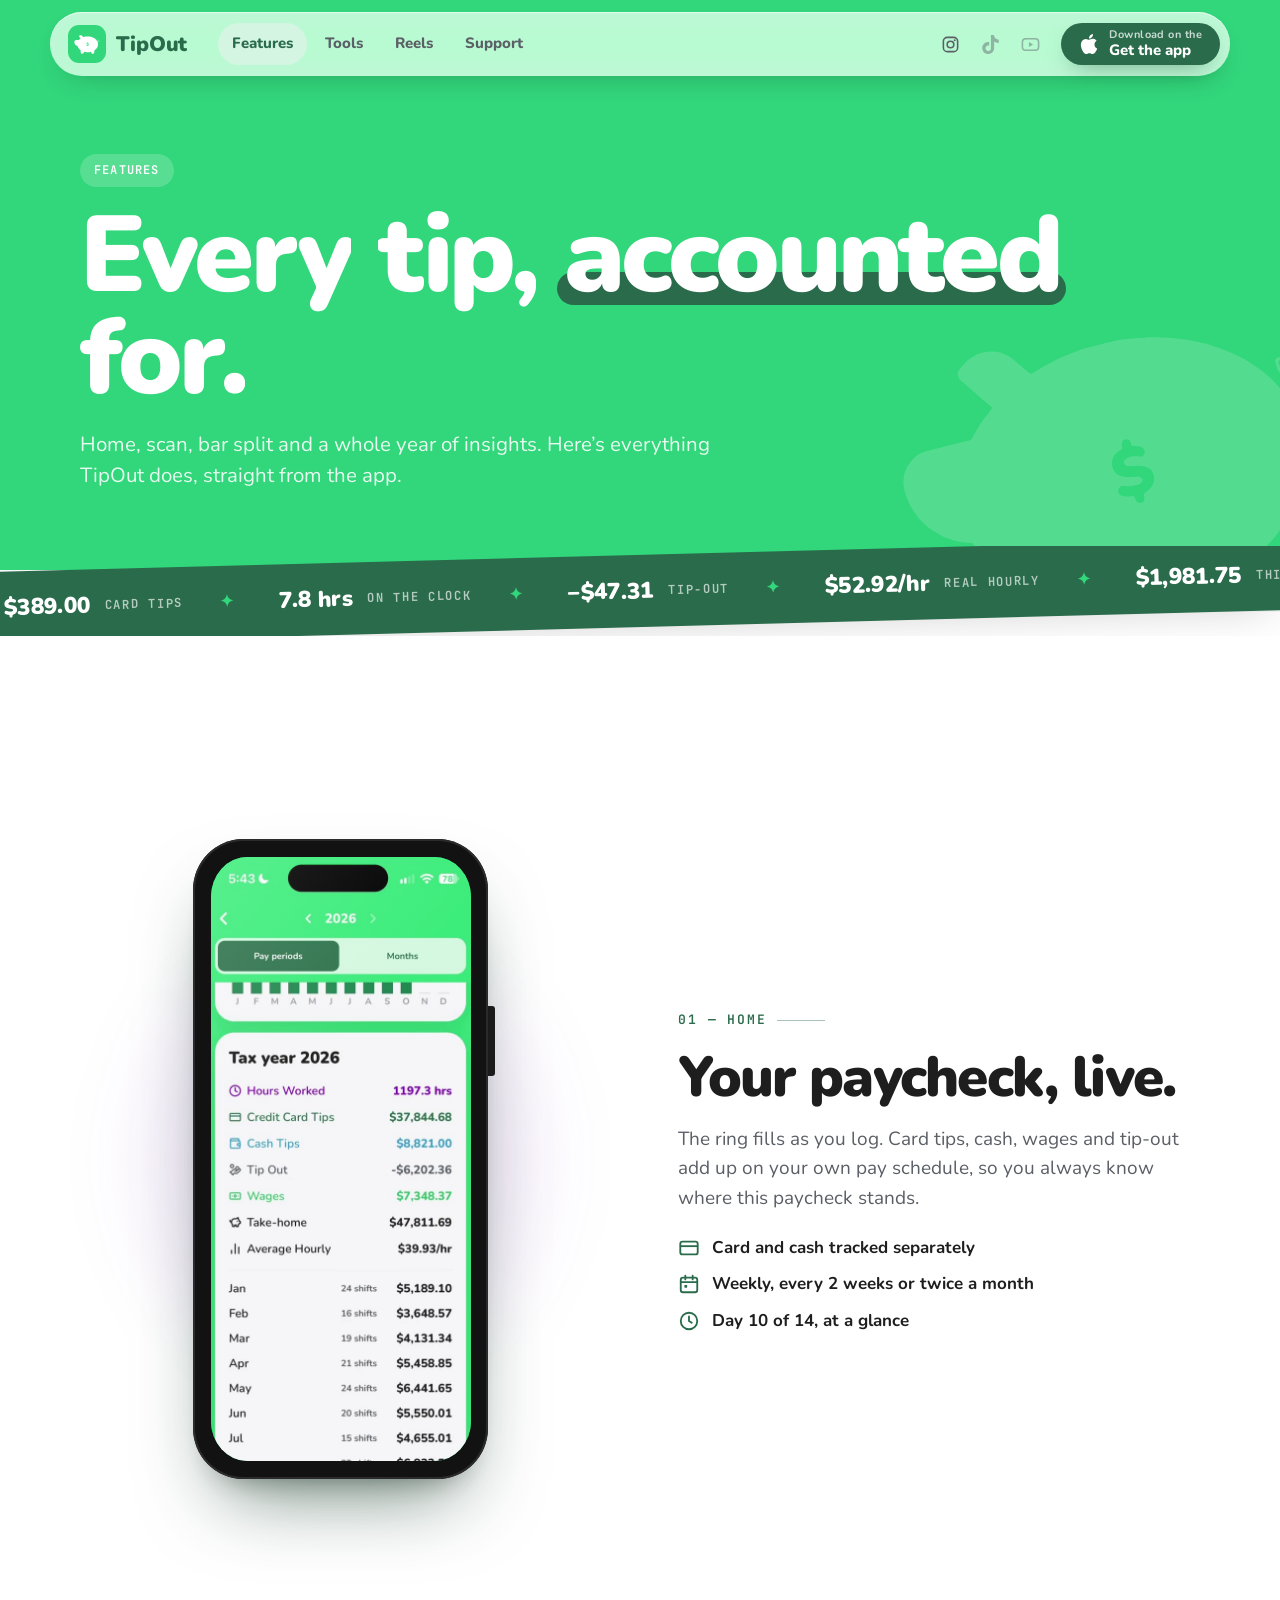
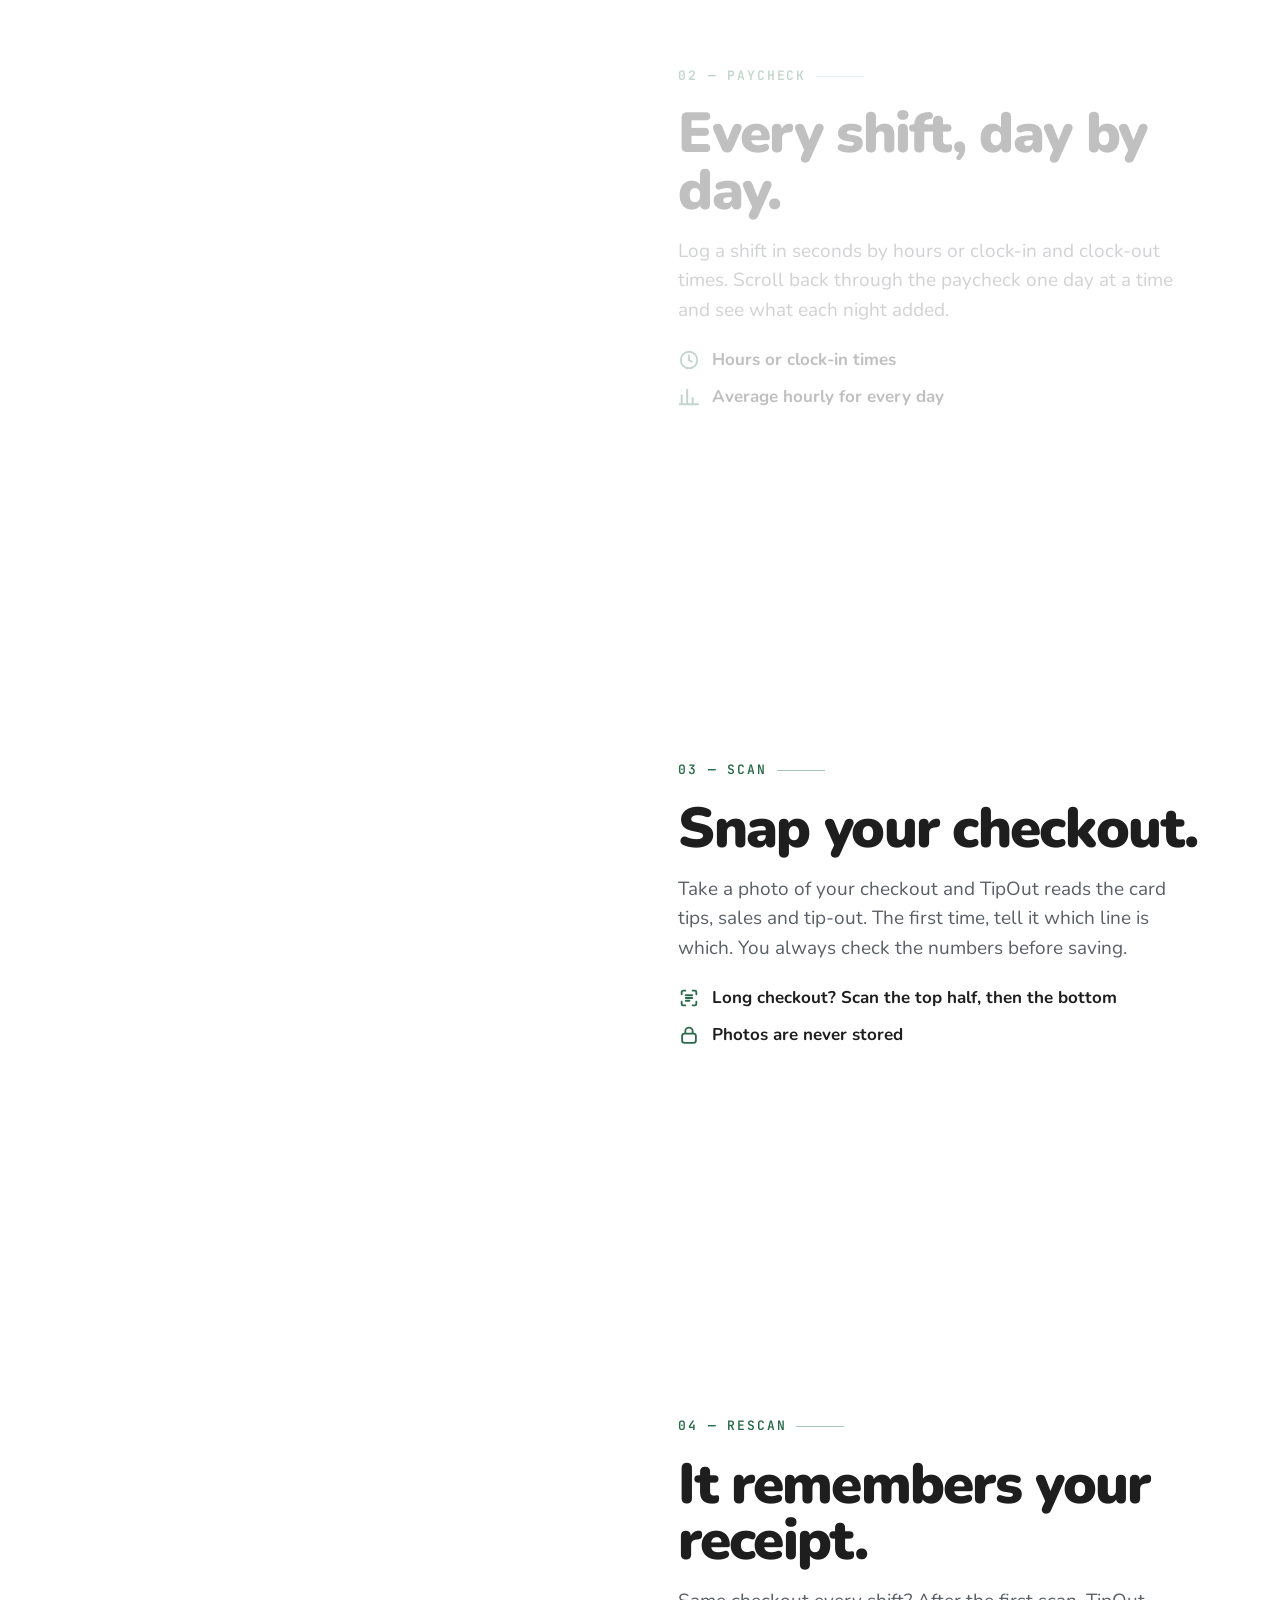
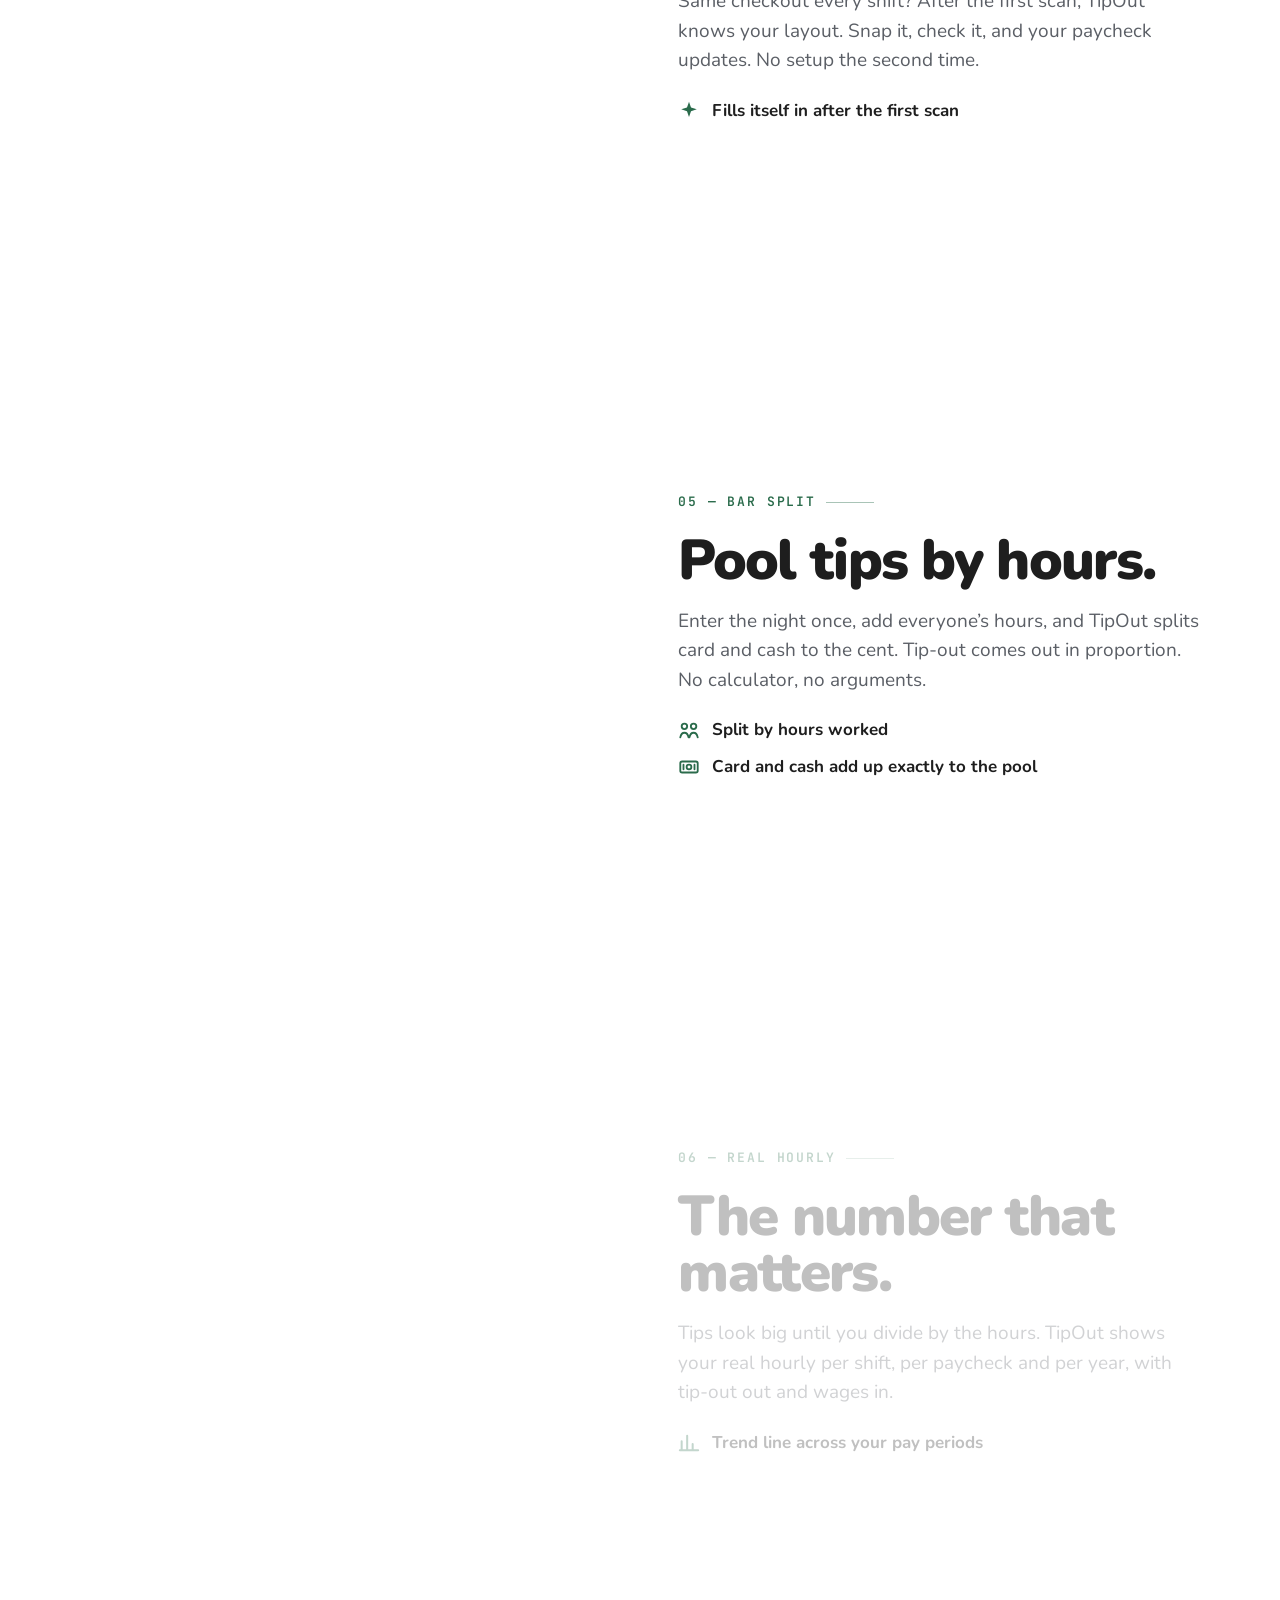
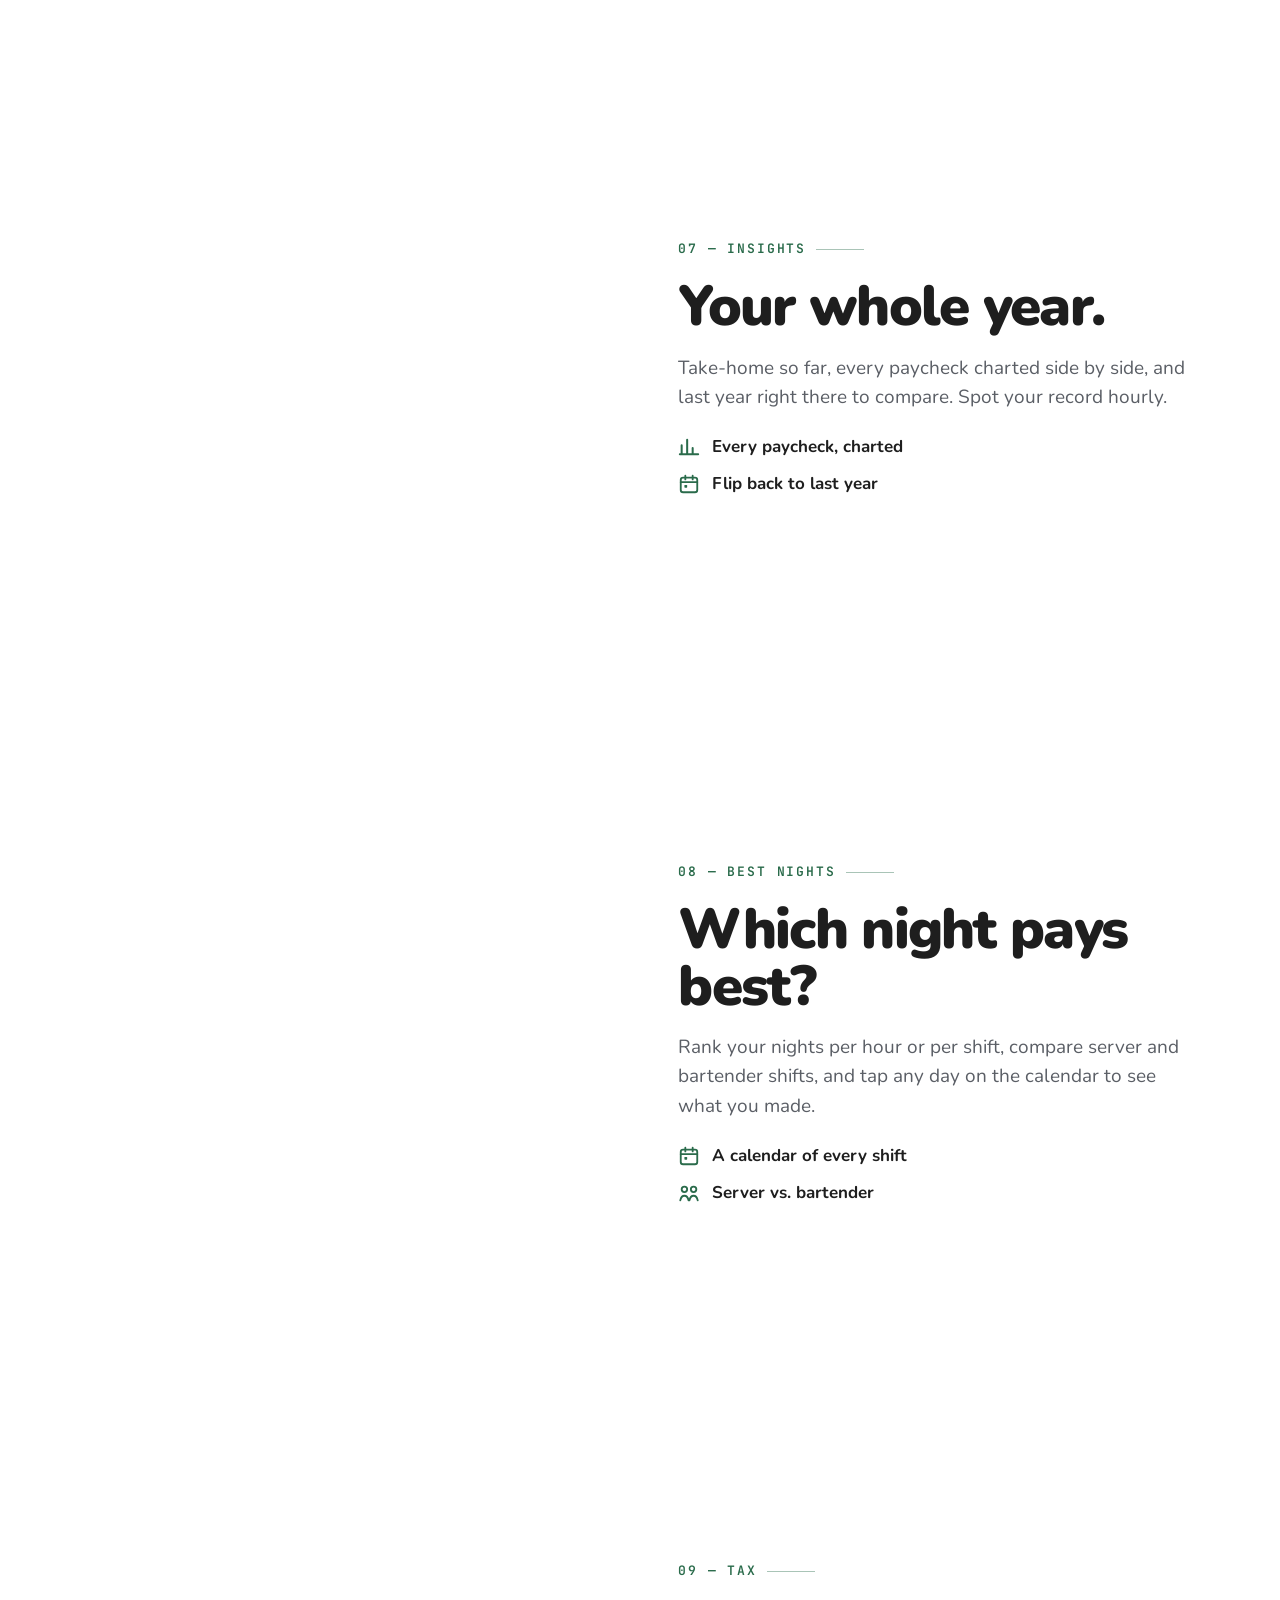
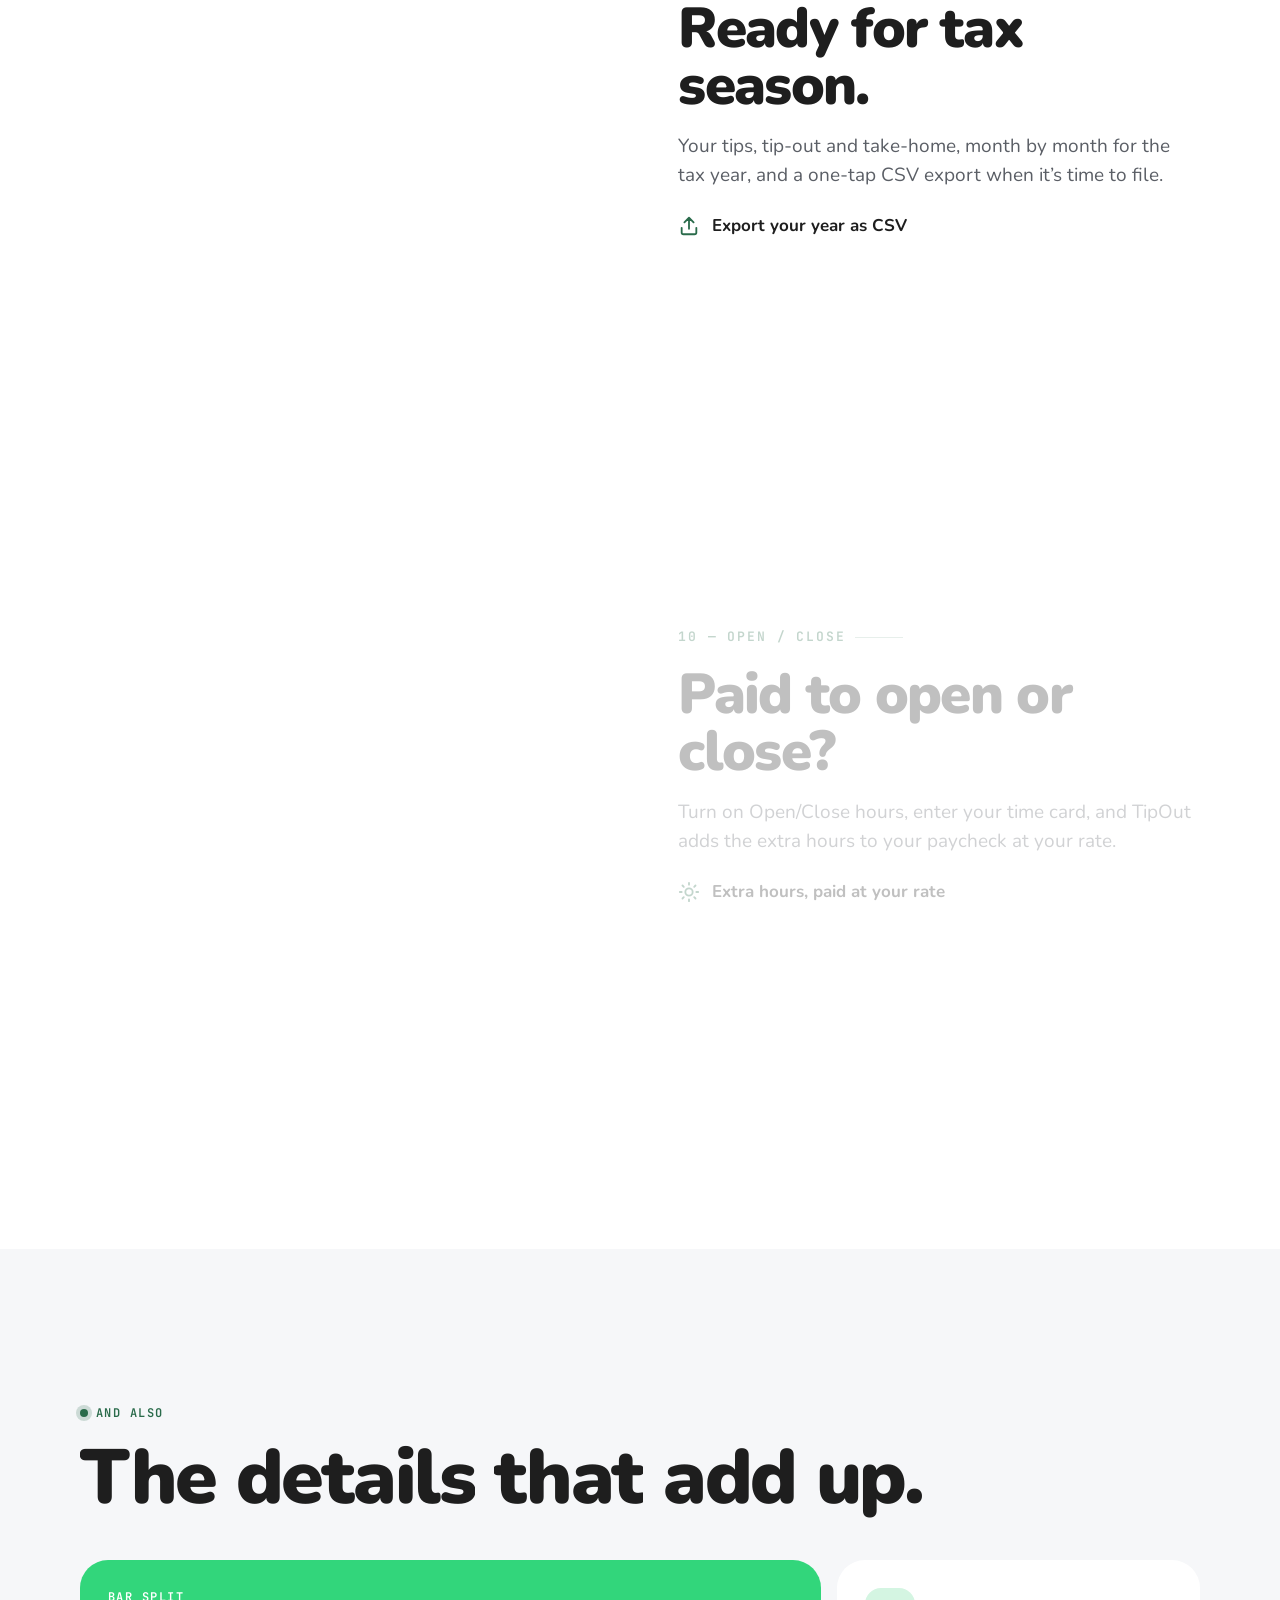
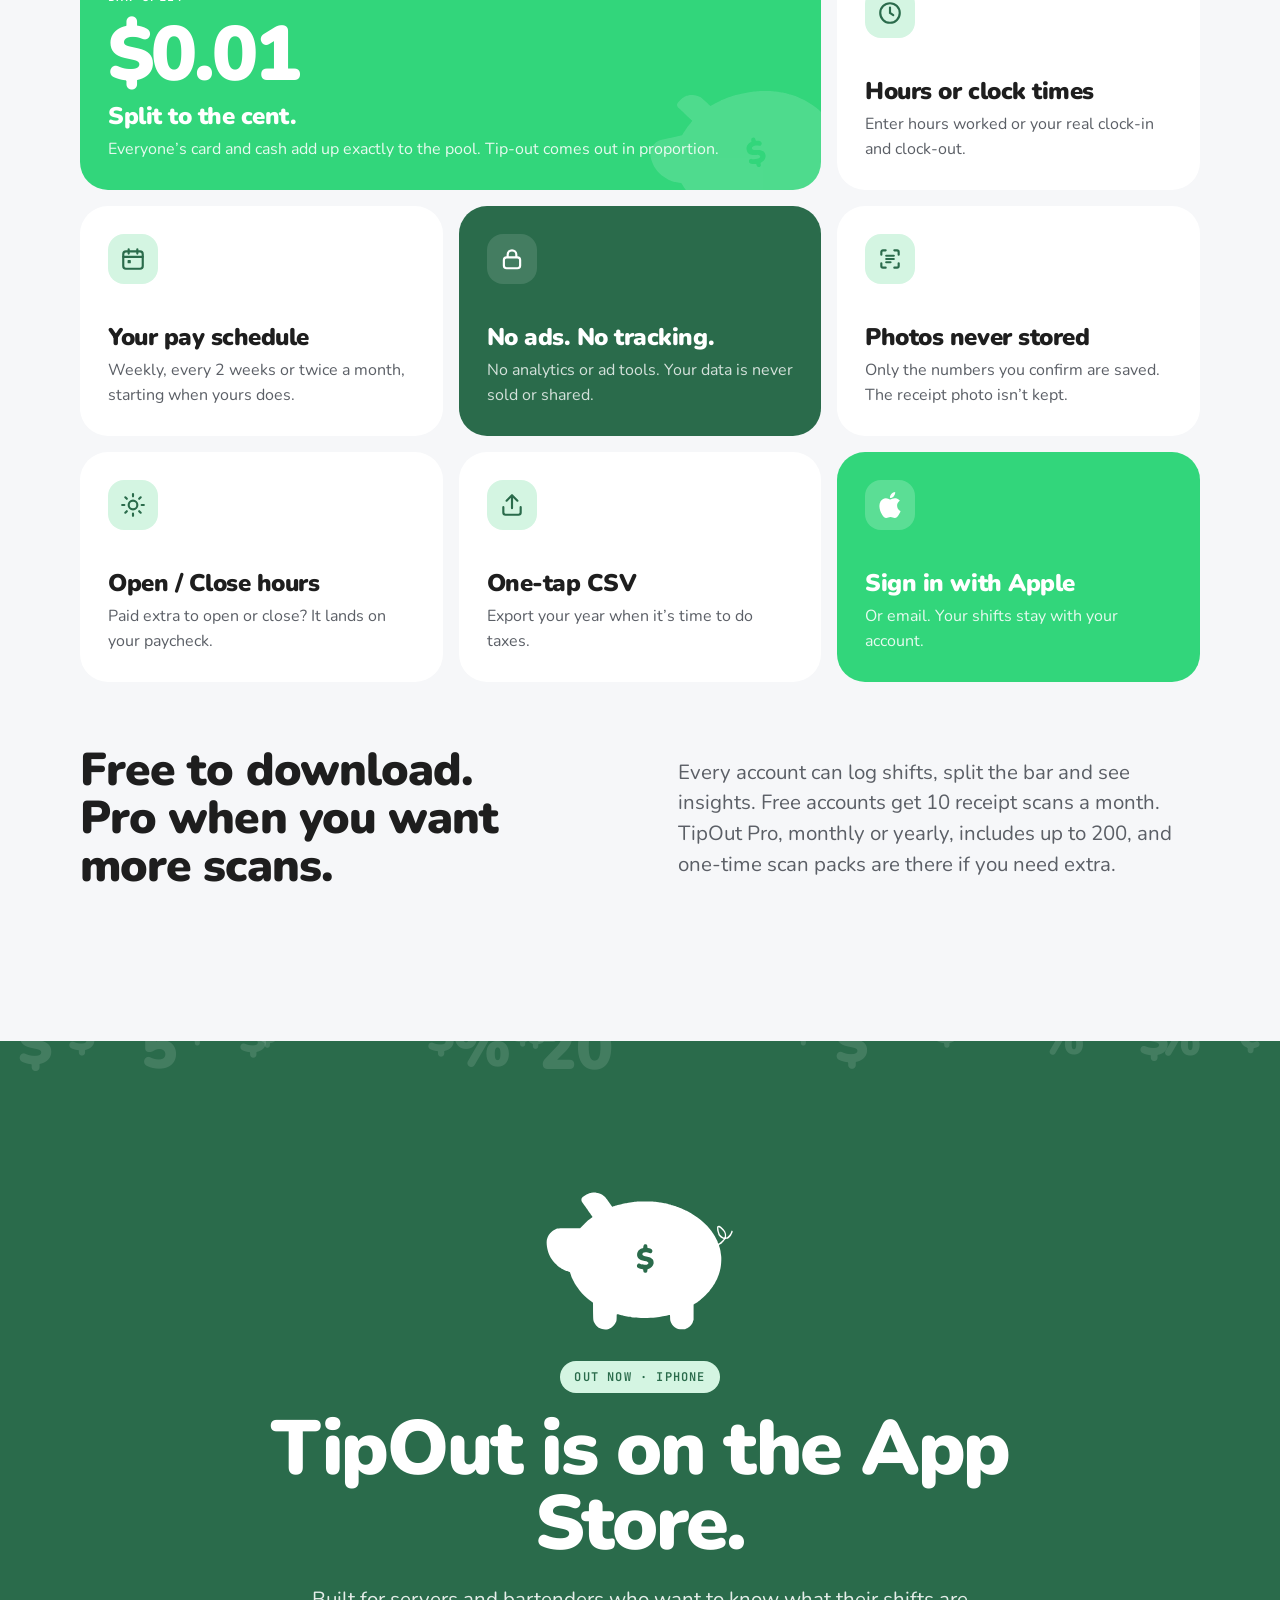
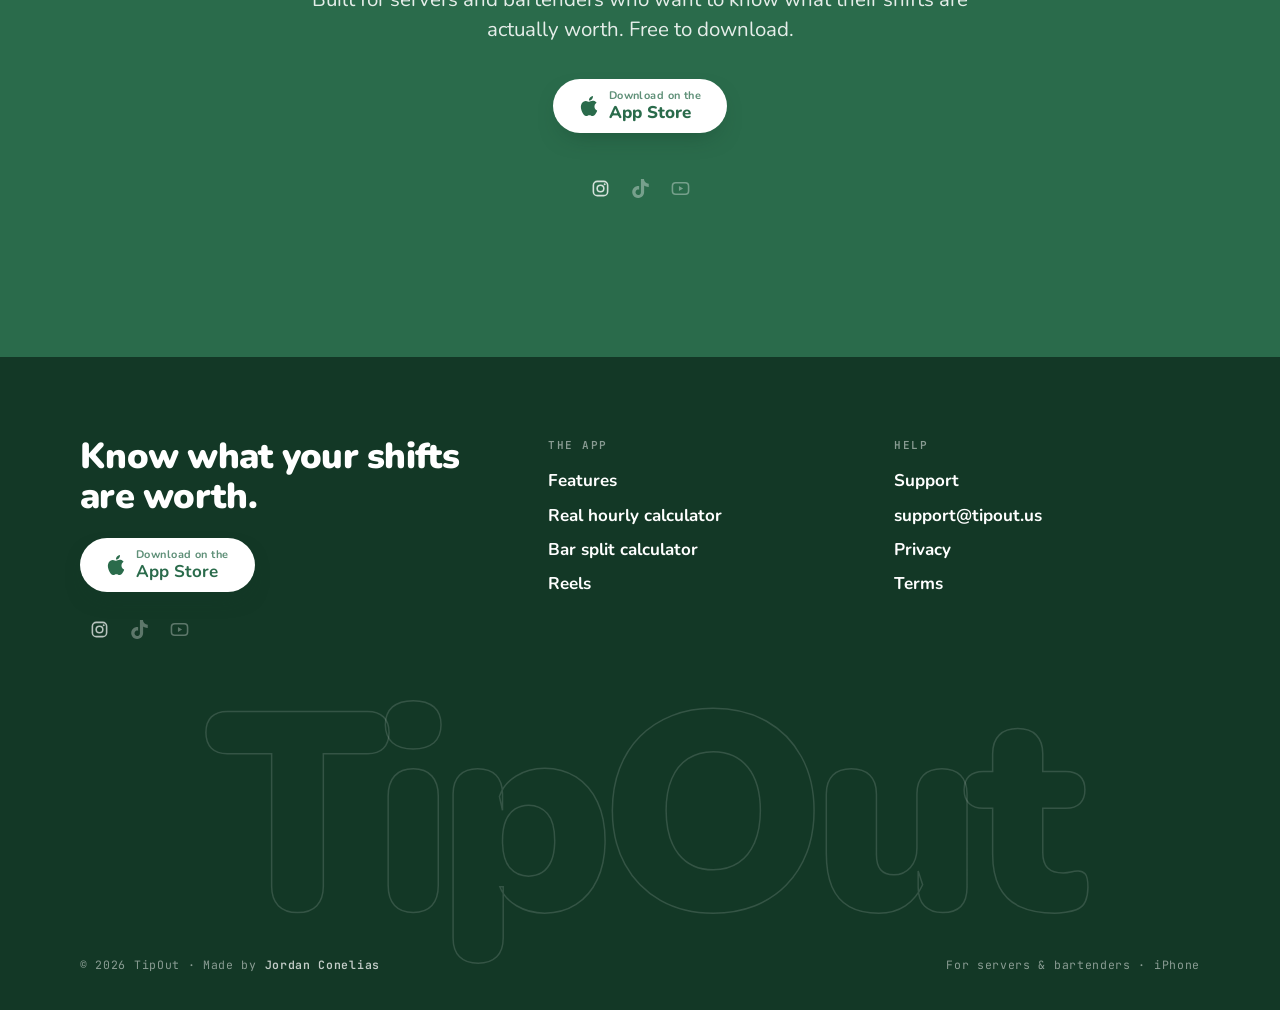
==== features/index.html @ cb83411e "Turn tipout.us into a full marketing site New home, features, tools and reels pages built around rea" ====
<!doctype html>
<html lang="en">
<head>
<meta charset="utf-8">
<meta name="viewport" content="width=device-width, initial-scale=1, viewport-fit=cover">
<meta name="theme-color" content="#32D67B">
<title>Features · TipOut</title>
<meta name="description" content="Everything TipOut does: live paycheck, receipt scanning, bar tip splits to the cent, real hourly, yearly insights, best nights and CSV export.">
<link rel="canonical" href="https://tipout.us/features/">
<meta name="apple-itunes-app" content="app-id=6817116243">
<meta property="og:type" content="website">
<meta property="og:site_name" content="TipOut">
<meta property="og:title" content="Features · TipOut">
<meta property="og:description" content="Everything TipOut does: live paycheck, receipt scanning, bar tip splits to the cent, real hourly, yearly insights, best nights and CSV export.">
<meta property="og:url" content="https://tipout.us/features/">
<meta property="og:image" content="https://tipout.us/og-image.png">
<meta property="og:image:width" content="1200">
<meta property="og:image:height" content="630">
<meta name="twitter:card" content="summary_large_image">
<link rel="icon" type="image/png" href="/favicon.png">
<link rel="apple-touch-icon" href="/apple-touch-icon.png">
<link rel="preconnect" href="https://fonts.googleapis.com">
<link rel="preconnect" href="https://fonts.gstatic.com" crossorigin>
<link href="https://fonts.googleapis.com/css2?family=JetBrains+Mono:wght@400;600;800&family=Nunito:wght@400;700;800;900&display=swap" rel="stylesheet">
<link rel="stylesheet" href="/assets/site.css?v=3">
</head>
<body>
<a class="sr" href="#main">Skip to content</a>
<header class="nav">
  <a class="brand" href="/" aria-label="TipOut home"><span class="mark"><img src="/pig.svg" alt="" width="26" height="19"></span>TipOut</a>
  <nav class="nav-links" aria-label="Main"><a href="/features/" aria-current="page">Features</a><a href="/tools/">Tools</a><a href="/reels/">Reels</a><a href="/support/">Support</a></nav>
  <div class="nav-right">
    <div class="socials "><a data-social="instagram" href="https://instagram.com/tipout_us" target="_blank" rel="noopener" data-tip="Instagram @tipout_us" aria-label="Instagram @tipout_us"><svg class="i" aria-hidden="true"><use href="/assets/icons.svg#ig"/></svg></a><a data-social="tiktok" data-tip="TikTok" aria-label="TikTok"><svg class="i" aria-hidden="true"><use href="/assets/icons.svg#tt"/></svg></a><a data-social="youtube" data-tip="YouTube" aria-label="YouTube"><svg class="i" aria-hidden="true"><use href="/assets/icons.svg#yt"/></svg></a></div>
    <a class="btn small" data-appstore data-soon-href="/#launch" href="/#launch"><svg class="i" aria-hidden="true"><use href="/assets/icons.svg#apple"/></svg><span class="two"><span class="sub" data-cta-sub data-live="" data-soon=""></span><span data-cta-text data-live="Get the app" data-soon="Coming Oct 26">Coming Oct 26</span></span></a>
    <button class="nav-toggle" aria-label="Menu" aria-expanded="false"><span></span><span></span><span></span></button>
  </div>
</header>
<div class="menu on-deep" role="dialog" aria-label="Menu">
  <a class="big" href="/"><small>01</small>Home</a><a class="big" href="/features/"><small>02</small>Features</a><a class="big" href="/tools/"><small>03</small>Tools</a><a class="big" href="/reels/"><small>04</small>Reels</a><a class="big" href="/support/"><small>05</small>Support</a>
  <div class="foot">
    <a class="btn white small" data-appstore data-soon-href="/#launch" href="/#launch"><svg class="i" aria-hidden="true"><use href="/assets/icons.svg#apple"/></svg><span class="two"><span class="sub" data-cta-sub data-live="" data-soon=""></span><span data-cta-text data-live="Get the app" data-soon="Coming Oct 26">Coming Oct 26</span></span></a>
    <div class="socials "><a data-social="instagram" href="https://instagram.com/tipout_us" target="_blank" rel="noopener" aria-label="Instagram @tipout_us"><svg class="i" aria-hidden="true"><use href="/assets/icons.svg#ig"/></svg></a><a data-social="tiktok" aria-label="TikTok"><svg class="i" aria-hidden="true"><use href="/assets/icons.svg#tt"/></svg></a><a data-social="youtube" aria-label="YouTube"><svg class="i" aria-hidden="true"><use href="/assets/icons.svg#yt"/></svg></a></div>
  </div>
</div>
<aside class="rail" aria-label="Follow TipOut">
  <div class="socials "><a data-social="instagram" href="https://instagram.com/tipout_us" target="_blank" rel="noopener" data-tip="Instagram @tipout_us" aria-label="Instagram @tipout_us"><svg class="i" aria-hidden="true"><use href="/assets/icons.svg#ig"/></svg></a><a data-social="tiktok" data-tip="TikTok" aria-label="TikTok"><svg class="i" aria-hidden="true"><use href="/assets/icons.svg#tt"/></svg></a><a data-social="youtube" data-tip="YouTube" aria-label="YouTube"><svg class="i" aria-hidden="true"><use href="/assets/icons.svg#yt"/></svg></a></div>
  <a class="handle" href="https://instagram.com/tipout_us" target="_blank" rel="noopener">@tipout_us</a>
</aside>
<div class="status" aria-hidden="true"><i></i>TIPOUT · v1.5.6 · iPHONE</div>
<main id="main">
<section class="page-head on-green">
  <img class="pig-deco" src="/pig.svg" alt="">
  <div class="wrap">
    <p class="chip rv">Features</p>
    <h1 class="h-xl split-words">Every tip, <span class="hl">accounted</span> for.</h1>
    <p class="lede rv" style="--d:.3s">Home, scan, bar split and a whole year of insights. Here’s everything TipOut does, straight from the app.</p>
  </div>
</section>
<div class="tw"><div class="ticker" aria-hidden="true"><div class="track"><span>$389.00 <em>card tips</em></span><span>7.8 hrs <em>on the clock</em></span><span>−$47.31 <em>tip-out</em></span><span>$52.92/hr <em>real hourly</em></span><span>$1,981.75 <em>this paycheck</em></span><span>Day 10 of 14 <em>pay period</em></span><span>$15.00 <em>cash</em></span><span>To the cent <em>bar split</em></span><span>$47,811.69 <em>this year</em></span><span>Saturday <em>best night</em></span><span>$389.00 <em>card tips</em></span><span>7.8 hrs <em>on the clock</em></span><span>−$47.31 <em>tip-out</em></span><span>$52.92/hr <em>real hourly</em></span><span>$1,981.75 <em>this paycheck</em></span><span>Day 10 of 14 <em>pay period</em></span><span>$15.00 <em>cash</em></span><span>To the cent <em>bar split</em></span><span>$47,811.69 <em>this year</em></span><span>Saturday <em>best night</em></span></div></div></div>
<section class="on-white pad">
  <div class="wrap"><div class="story">
  <div class="story-phone" aria-hidden="true"><div class="halo"></div><div class="phone"><div class="screen"><img src="/media/posters/screen-tour.jpg" alt=""><video muted loop playsinline preload="none" poster="/media/posters/screen-tour.jpg"></video></div></div></div>
  <div><article class="step" data-clip="tour" data-halo="rgba(50,214,123,.5)">
      <div class="phone mobile-phone"><div class="screen"><img src="/media/posters/screen-tour.jpg" alt="" loading="lazy"><video data-auto muted loop playsinline preload="none" poster="/media/posters/screen-tour.jpg" src="/media/screens/tour.mp4" aria-hidden="true"></video></div></div>
      <p class="num">01 — HOME</p>
      <h3>Your paycheck, live.</h3>
      <p>The ring fills as you log. Card tips, cash, wages and tip-out add up on your own pay schedule, so you always know where this paycheck stands.</p>
      <ul><li><svg class="i" aria-hidden="true"><use href="/assets/icons.svg#card"/></svg><span>Card and cash tracked separately</span></li><li><svg class="i" aria-hidden="true"><use href="/assets/icons.svg#cal"/></svg><span>Weekly, every 2 weeks or twice a month</span></li><li><svg class="i" aria-hidden="true"><use href="/assets/icons.svg#clock"/></svg><span>Day 10 of 14, at a glance</span></li></ul>
    </article><article class="step" data-clip="paycheck" data-halo="rgba(50,214,123,.5)">
      <div class="phone mobile-phone"><div class="screen"><img src="/media/posters/screen-paycheck.jpg" alt="" loading="lazy"><video data-auto muted loop playsinline preload="none" poster="/media/posters/screen-paycheck.jpg" src="/media/screens/paycheck.mp4" aria-hidden="true"></video></div></div>
      <p class="num">02 — PAYCHECK</p>
      <h3>Every shift, day by day.</h3>
      <p>Log a shift in seconds by hours or clock-in and clock-out times. Scroll back through the paycheck one day at a time and see what each night added.</p>
      <ul><li><svg class="i" aria-hidden="true"><use href="/assets/icons.svg#clock"/></svg><span>Hours or clock-in times</span></li><li><svg class="i" aria-hidden="true"><use href="/assets/icons.svg#chart"/></svg><span>Average hourly for every day</span></li></ul>
    </article><article class="step" data-clip="scan" data-halo="rgba(30,30,30,.25)">
      <div class="phone mobile-phone"><div class="screen"><img src="/media/posters/screen-scan.jpg" alt="" loading="lazy"><video data-auto muted loop playsinline preload="none" poster="/media/posters/screen-scan.jpg" src="/media/screens/scan.mp4" aria-hidden="true"></video></div></div>
      <p class="num">03 — SCAN</p>
      <h3>Snap your checkout.</h3>
      <p>Take a photo of your checkout and TipOut reads the card tips, sales and tip-out. The first time, tell it which line is which. You always check the numbers before saving.</p>
      <ul><li><svg class="i" aria-hidden="true"><use href="/assets/icons.svg#scan"/></svg><span>Long checkout? Scan the top half, then the bottom</span></li><li><svg class="i" aria-hidden="true"><use href="/assets/icons.svg#lock"/></svg><span>Photos are never stored</span></li></ul>
    </article><article class="step" data-clip="rescan" data-halo="rgba(50,214,123,.5)">
      <div class="phone mobile-phone"><div class="screen"><img src="/media/posters/screen-rescan.jpg" alt="" loading="lazy"><video data-auto muted loop playsinline preload="none" poster="/media/posters/screen-rescan.jpg" src="/media/screens/rescan.mp4" aria-hidden="true"></video></div></div>
      <p class="num">04 — RESCAN</p>
      <h3>It remembers your receipt.</h3>
      <p>Same checkout every shift? After the first scan, TipOut knows your layout. Snap it, check it, and your paycheck updates. No setup the second time.</p>
      <ul><li><svg class="i" aria-hidden="true"><use href="/assets/icons.svg#sparkle"/></svg><span>Fills itself in after the first scan</span></li></ul>
    </article><article class="step" data-clip="barsplit" data-halo="rgba(42,107,75,.45)">
      <div class="phone mobile-phone"><div class="screen"><img src="/media/posters/screen-barsplit.jpg" alt="" loading="lazy"><video data-auto muted loop playsinline preload="none" poster="/media/posters/screen-barsplit.jpg" src="/media/screens/barsplit.mp4" aria-hidden="true"></video></div></div>
      <p class="num">05 — BAR SPLIT</p>
      <h3>Pool tips by hours.</h3>
      <p>Enter the night once, add everyone’s hours, and TipOut splits card and cash to the cent. Tip-out comes out in proportion. No calculator, no arguments.</p>
      <ul><li><svg class="i" aria-hidden="true"><use href="/assets/icons.svg#split"/></svg><span>Split by hours worked</span></li><li><svg class="i" aria-hidden="true"><use href="/assets/icons.svg#cash"/></svg><span>Card and cash add up exactly to the pool</span></li></ul>
    </article><article class="step" data-clip="real-hourly" data-halo="rgba(50,214,123,.5)">
      <div class="phone mobile-phone"><div class="screen"><img src="/media/posters/screen-real-hourly.jpg" alt="" loading="lazy"><video data-auto muted loop playsinline preload="none" poster="/media/posters/screen-real-hourly.jpg" src="/media/screens/real-hourly.mp4" aria-hidden="true"></video></div></div>
      <p class="num">06 — REAL HOURLY</p>
      <h3>The number that matters.</h3>
      <p>Tips look big until you divide by the hours. TipOut shows your real hourly per shift, per paycheck and per year, with tip-out out and wages in.</p>
      <ul><li><svg class="i" aria-hidden="true"><use href="/assets/icons.svg#chart"/></svg><span>Trend line across your pay periods</span></li></ul>
    </article><article class="step" data-clip="year" data-halo="rgba(93,183,234,.45)">
      <div class="phone mobile-phone"><div class="screen"><img src="/media/posters/screen-year.jpg" alt="" loading="lazy"><video data-auto muted loop playsinline preload="none" poster="/media/posters/screen-year.jpg" src="/media/screens/year.mp4" aria-hidden="true"></video></div></div>
      <p class="num">07 — INSIGHTS</p>
      <h3>Your whole year.</h3>
      <p>Take-home so far, every paycheck charted side by side, and last year right there to compare. Spot your record hourly.</p>
      <ul><li><svg class="i" aria-hidden="true"><use href="/assets/icons.svg#chart"/></svg><span>Every paycheck, charted</span></li><li><svg class="i" aria-hidden="true"><use href="/assets/icons.svg#cal"/></svg><span>Flip back to last year</span></li></ul>
    </article><article class="step" data-clip="best-nights" data-halo="rgba(42,107,75,.4)">
      <div class="phone mobile-phone"><div class="screen"><img src="/media/posters/screen-best-nights.jpg" alt="" loading="lazy"><video data-auto muted loop playsinline preload="none" poster="/media/posters/screen-best-nights.jpg" src="/media/screens/best-nights.mp4" aria-hidden="true"></video></div></div>
      <p class="num">08 — BEST NIGHTS</p>
      <h3>Which night pays best?</h3>
      <p>Rank your nights per hour or per shift, compare server and bartender shifts, and tap any day on the calendar to see what you made.</p>
      <ul><li><svg class="i" aria-hidden="true"><use href="/assets/icons.svg#cal"/></svg><span>A calendar of every shift</span></li><li><svg class="i" aria-hidden="true"><use href="/assets/icons.svg#split"/></svg><span>Server vs. bartender</span></li></ul>
    </article><article class="step" data-clip="tax" data-halo="rgba(138,43,194,.25)">
      <div class="phone mobile-phone"><div class="screen"><img src="/media/posters/screen-tax.jpg" alt="" loading="lazy"><video data-auto muted loop playsinline preload="none" poster="/media/posters/screen-tax.jpg" src="/media/screens/tax.mp4" aria-hidden="true"></video></div></div>
      <p class="num">09 — TAX</p>
      <h3>Ready for tax season.</h3>
      <p>Your tips, tip-out and take-home, month by month for the tax year, and a one-tap CSV export when it’s time to file.</p>
      <ul><li><svg class="i" aria-hidden="true"><use href="/assets/icons.svg#export"/></svg><span>Export your year as CSV</span></li></ul>
    </article><article class="step" data-clip="openclose" data-halo="rgba(50,214,123,.5)">
      <div class="phone mobile-phone"><div class="screen"><img src="/media/posters/screen-openclose.jpg" alt="" loading="lazy"><video data-auto muted loop playsinline preload="none" poster="/media/posters/screen-openclose.jpg" src="/media/screens/openclose.mp4" aria-hidden="true"></video></div></div>
      <p class="num">10 — OPEN / CLOSE</p>
      <h3>Paid to open or close?</h3>
      <p>Turn on Open/Close hours, enter your time card, and TipOut adds the extra hours to your paycheck at your rate.</p>
      <ul><li><svg class="i" aria-hidden="true"><use href="/assets/icons.svg#sun"/></svg><span>Extra hours, paid at your rate</span></li></ul>
    </article></div>
</div></div>
</section>
<section class="pad">
  <div class="wrap">
    <p class="tag kicker rv"><span class="dot"></span>And also</p>
    <h2 class="h-lg split-words" style="margin-bottom:44px">The details that add up.</h2>
    <div class="bento">
  <div class="tile g t4 wide-m rv"><img class="deco" src="/pig.svg" alt="">
    <span class="tag">Bar split</span>
    <div class="bigstat">$0.01</div>
    <h3>Split to the cent.</h3>
    <p>Everyone’s card and cash add up exactly to the pool. Tip-out comes out in proportion.</p>
  </div>
  <div class="tile t2 rv" style="--d:.08s"><span class="ico"><svg class="i" aria-hidden="true"><use href="/assets/icons.svg#clock"/></svg></span><h3>Hours or clock times</h3><p>Enter hours worked or your real clock-in and clock-out.</p></div>
  <div class="tile t2 rv"><span class="ico"><svg class="i" aria-hidden="true"><use href="/assets/icons.svg#cal"/></svg></span><h3>Your pay schedule</h3><p>Weekly, every 2 weeks or twice a month, starting when yours does.</p></div>
  <div class="tile d t2 rv" style="--d:.08s"><span class="ico"><svg class="i" aria-hidden="true"><use href="/assets/icons.svg#lock"/></svg></span><h3>No ads. No tracking.</h3><p>No analytics or ad tools. Your data is never sold or shared.</p></div>
  <div class="tile t2 rv" style="--d:.16s"><span class="ico"><svg class="i" aria-hidden="true"><use href="/assets/icons.svg#scan"/></svg></span><h3>Photos never stored</h3><p>Only the numbers you confirm are saved. The receipt photo isn’t kept.</p></div>
  <div class="tile t2 rv"><span class="ico"><svg class="i" aria-hidden="true"><use href="/assets/icons.svg#sun"/></svg></span><h3>Open / Close hours</h3><p>Paid extra to open or close? It lands on your paycheck.</p></div>
  <div class="tile t2 rv" style="--d:.08s"><span class="ico"><svg class="i" aria-hidden="true"><use href="/assets/icons.svg#export"/></svg></span><h3>One-tap CSV</h3><p>Export your year when it’s time to do taxes.</p></div>
  <div class="tile g t2 rv" style="--d:.16s"><span class="ico"><svg class="i" aria-hidden="true"><use href="/assets/icons.svg#apple"/></svg></span><h3>Sign in with Apple</h3><p>Or email. Your shifts stay with your account.</p></div>
</div>
    <div class="grid-2 mt-l">
      <div class="rv">
        <h3 class="h-md">Free to download. <br>Pro when you want more scans.</h3>
      </div>
      <p class="lede rv">Every account can log shifts, split the bar and see insights. Free accounts get 10 receipt scans a month. TipOut Pro, monthly or yearly, includes up to 200, and one-time scan packs are there if you need extra.</p>
    </div>
  </div>
</section>
<section class="launch on-deep pad" id="launch">
  <div class="coins" aria-hidden="true"></div>
  <div class="wrap">
    <img class="pig-big" src="/pig.svg" alt="" width="190" height="140">
    <p class="chip mint" data-soon-only>Launch day · Mon, Oct 26</p>
    <p class="chip mint" data-live-only hidden>Out now · iPhone</p>
    <h2 class="h-lg mt-s" data-soon-only>TipOut lands on the App Store Monday.</h2>
    <h2 class="h-lg mt-s" data-live-only hidden>TipOut is on the App Store.</h2>
    <p class="lede">Built for servers and bartenders who want to know what their shifts are actually worth. Free to download.</p>
    <div class="countdown" data-soon-only aria-label="Time until launch">
      <div><b data-d>0</b><small>days</small></div><div><b data-h>00</b><small>hrs</small></div><div><b data-m>00</b><small>min</small></div><div><b data-s>00</b><small>sec</small></div>
    </div>
    <a class="btn white" data-appstore data-soon-href="https://instagram.com/tipout_us" href="https://instagram.com/tipout_us"><svg class="i" aria-hidden="true"><use href="/assets/icons.svg#apple"/></svg><span class="two"><span class="sub" data-cta-sub data-live="Download on the" data-soon="Get pinged on launch day">Get pinged on launch day</span><span data-cta-text data-live="App Store" data-soon="Follow @tipout_us">Follow @tipout_us</span></span></a>
    <div class="mt-m"><div class="socials "><a data-social="instagram" href="https://instagram.com/tipout_us" target="_blank" rel="noopener" data-tip="Instagram @tipout_us" aria-label="Instagram @tipout_us"><svg class="i" aria-hidden="true"><use href="/assets/icons.svg#ig"/></svg></a><a data-social="tiktok" data-tip="TikTok" aria-label="TikTok"><svg class="i" aria-hidden="true"><use href="/assets/icons.svg#tt"/></svg></a><a data-social="youtube" data-tip="YouTube" aria-label="YouTube"><svg class="i" aria-hidden="true"><use href="/assets/icons.svg#yt"/></svg></a></div></div>
  </div>
</section>
</main>
<footer class="footer on-deep">
  <div class="wrap">
    <div class="top">
      <div>
        <p class="tagline">Know what your shifts are worth.</p>
        <a class="btn white" data-appstore data-soon-href="/#launch" href="/#launch"><svg class="i" aria-hidden="true"><use href="/assets/icons.svg#apple"/></svg><span class="two"><span class="sub" data-cta-sub data-live="Download on the" data-soon="Coming to the App Store">Coming to the App Store</span><span data-cta-text data-live="App Store" data-soon="Monday, Oct 26">Monday, Oct 26</span></span></a>
        <div class="mt-s"><div class="socials "><a data-social="instagram" href="https://instagram.com/tipout_us" target="_blank" rel="noopener" data-tip="Instagram @tipout_us" aria-label="Instagram @tipout_us"><svg class="i" aria-hidden="true"><use href="/assets/icons.svg#ig"/></svg></a><a data-social="tiktok" data-tip="TikTok" aria-label="TikTok"><svg class="i" aria-hidden="true"><use href="/assets/icons.svg#tt"/></svg></a><a data-social="youtube" data-tip="YouTube" aria-label="YouTube"><svg class="i" aria-hidden="true"><use href="/assets/icons.svg#yt"/></svg></a></div></div>
      </div>
      <div>
        <h4>The app</h4>
        <ul>
          <li><a href="/features/">Features</a></li>
          <li><a href="/tools/#real-hourly">Real hourly calculator</a></li>
          <li><a href="/tools/#bar-split">Bar split calculator</a></li>
          <li><a href="/reels/">Reels</a></li>
        </ul>
      </div>
      <div>
        <h4>Help</h4>
        <ul>
          <li><a href="/support/">Support</a></li>
          <li><a href="mailto:support@tipout.us">support@tipout.us</a></li>
          <li><a href="/privacy/">Privacy</a></li>
          <li><a href="/terms/">Terms</a></li>
        </ul>
      </div>
    </div>
    <div class="word" aria-hidden="true">TipOut</div>
    <div class="base">
      <span>© 2026 TipOut · Made by <a href="https://conelias.com" target="_blank" rel="noopener">Jordan Conelias</a></span>
      <span>For servers &amp; bartenders · iPhone</span>
    </div>
  </div>
</footer>
<script src="/assets/site.js?v=3"></script>
</body>
</html>
---- assets/site.css ----
/* TipOut marketing site. Colors are the app's own. */
:root {
  --green: #32D67B;
  --green-2: #23C078;
  --green-soft: #5FE09A;
  --deep: #2A6B4B;
  --deeper: #1E5038;
  --deepest: #133826;
  --mint: #D4F5E2;
  --mint-2: #EAFBF1;
  --cash: #5DB7EA;
  --hours: #8A2BC2;
  --wage: #9BE8BE;
  --ink: #1E1E1E;
  --ink-soft: #5B5F66;
  --ink-faint: #9A9EA6;
  --paper: #F6F7F9;
  --white: #FFFFFF;
  --line: rgba(30, 30, 30, .08);
  --radius: 28px;
  --gutter: clamp(16px, 4vw, 40px);
  --maxw: 1200px;
  --nav-h: 64px;
  --font: 'Nunito', 'Avenir Next', -apple-system, BlinkMacSystemFont, 'Segoe UI', Helvetica, Arial, sans-serif;
  --mono: 'JetBrains Mono', ui-monospace, 'SF Mono', Menlo, Consolas, monospace;
  --ease: cubic-bezier(.2, .8, .2, 1);
  --spring: cubic-bezier(.34, 1.56, .64, 1);
}

* { box-sizing: border-box; }
html { -webkit-text-size-adjust: 100%; scroll-behavior: smooth; scroll-padding-top: 96px; }
@media (prefers-reduced-motion: reduce) { html { scroll-behavior: auto; } }

body {
  margin: 0;
  background: var(--paper);
  color: var(--ink);
  font-family: var(--font);
  font-size: 17px;
  line-height: 1.55;
  overflow-x: hidden;
  -webkit-font-smoothing: antialiased;
}
img, video, canvas, svg { display: block; max-width: 100%; }
a { color: inherit; }
h1, h2, h3 { margin: 0; line-height: 1.05; font-weight: 900; letter-spacing: -.02em; }
p { margin: 0; }
button { font: inherit; color: inherit; }
::selection { background: var(--deep); color: var(--white); }
:focus-visible { outline: 3px solid var(--deep); outline-offset: 3px; border-radius: 8px; }
.on-green :focus-visible, .on-deep :focus-visible { outline-color: var(--white); }
[hidden] { display: none !important; }
.sr { position: absolute; width: 1px; height: 1px; overflow: hidden; clip: rect(0 0 0 0); white-space: nowrap; }
.wrap { width: 100%; max-width: var(--maxw); margin: 0 auto; padding: 0 var(--gutter); }
.i { width: 1em; height: 1em; flex: none; }

/* Mono "OS" labels, a nod to conelias.com */
.tag {
  display: inline-flex; align-items: center; gap: 8px;
  font-family: var(--mono); font-size: 12px; font-weight: 600;
  letter-spacing: .12em; text-transform: uppercase;
}
.tag .dot { width: 8px; height: 8px; border-radius: 50%; background: currentColor; box-shadow: 0 0 0 4px color-mix(in srgb, currentColor 20%, transparent); }
.tag .blink { animation: blink 1.6s steps(2) infinite; }
@keyframes blink { 50% { opacity: .25; } }
.chip {
  display: inline-flex; align-items: center; gap: 8px;
  padding: 7px 14px; border-radius: 999px;
  background: rgba(255,255,255,.18); color: var(--white);
  font-family: var(--mono); font-size: 12px; font-weight: 600; letter-spacing: .1em; text-transform: uppercase;
}
.chip.deep { background: var(--deep); color: var(--white); }
.chip.mint { background: var(--mint); color: var(--deep); }

/* Buttons */
.btn {
  --bg: var(--deep); --fg: var(--white);
  position: relative; display: inline-flex; align-items: center; justify-content: center; gap: 10px;
  min-height: 54px; padding: 0 26px; border: 0; border-radius: 999px;
  background: var(--bg); color: var(--fg);
  font-weight: 800; font-size: 17px; text-decoration: none; white-space: nowrap; cursor: pointer;
  transition: transform .35s var(--spring), box-shadow .3s var(--ease), background .2s;
  box-shadow: 0 10px 24px -12px rgba(19, 56, 38, .55);
}
.btn:hover { transform: translateY(-2px) scale(1.02); box-shadow: 0 16px 30px -14px rgba(19, 56, 38, .7); }
.btn:active { transform: translateY(0) scale(.98); }
.btn .i { width: 20px; height: 20px; }
.btn.white { --bg: var(--white); --fg: var(--deep); }
.btn.ghost { --bg: transparent; --fg: currentColor; box-shadow: inset 0 0 0 2px currentColor; }
.btn.ghost:hover { box-shadow: inset 0 0 0 2px currentColor; }
.btn.small { min-height: 42px; padding: 0 18px; font-size: 15px; }
.btn .sub { display: block; font-size: 11px; font-weight: 700; opacity: .75; letter-spacing: .04em; line-height: 1; margin-bottom: 3px; }
.btn .two { display: flex; flex-direction: column; align-items: flex-start; line-height: 1.05; }
.link-arrow { display: inline-flex; align-items: center; gap: 6px; font-weight: 800; text-decoration: none; }
.link-arrow .i { width: 18px; height: 18px; transition: transform .3s var(--spring); }
.link-arrow:hover .i { transform: translateX(4px); }

/* ---------- Nav ---------- */
.nav {
  position: fixed; z-index: 50; top: 12px; left: 50%; transform: translateX(-50%);
  width: min(calc(100% - 24px), 1180px); height: var(--nav-h);
  display: flex; align-items: center; gap: 12px; padding: 0 10px 0 18px;
  border-radius: 999px;
  background: rgba(255,255,255,.72);
  -webkit-backdrop-filter: saturate(1.6) blur(18px); backdrop-filter: saturate(1.6) blur(18px);
  box-shadow: 0 1px 0 rgba(255,255,255,.6) inset, 0 12px 30px -18px rgba(19,56,38,.45);
  transition: transform .45s var(--ease), background .3s;
}
.nav.hide { transform: translate(-50%, -130%); }
.brand { display: inline-flex; align-items: center; gap: 10px; font-weight: 900; font-size: 21px; text-decoration: none; color: var(--deep); letter-spacing: -.01em; }
.brand .mark { width: 38px; height: 38px; border-radius: 11px; background: var(--green); display: grid; place-items: center; transition: transform .5s var(--spring); }
.brand:hover .mark { transform: rotate(-10deg) scale(1.06); }
.brand .mark img { width: 26px; }
.nav-links { display: flex; gap: 4px; margin-left: 18px; }
.nav-links a {
  position: relative; padding: 9px 14px; border-radius: 999px;
  font-weight: 800; font-size: 15px; text-decoration: none; color: var(--ink-soft);
  transition: color .2s, background .2s;
}
.nav-links a:hover { color: var(--ink); background: rgba(30,30,30,.05); }
.nav-links a[aria-current="page"] { color: var(--deep); background: var(--mint); }
.nav-right { margin-left: auto; display: flex; align-items: center; gap: 6px; }
.nav .socials { margin-right: 6px; }
.nav-toggle { display: none; width: 46px; height: 46px; border: 0; border-radius: 50%; background: var(--mint); color: var(--deep); cursor: pointer; }
.nav-toggle span { display: block; width: 18px; height: 2.5px; margin: 4px auto; border-radius: 2px; background: currentColor; transition: transform .3s var(--ease), opacity .2s; }
.nav-open .nav-toggle span:nth-child(1) { transform: translateY(6.5px) rotate(45deg); }
.nav-open .nav-toggle span:nth-child(2) { opacity: 0; }
.nav-open .nav-toggle span:nth-child(3) { transform: translateY(-6.5px) rotate(-45deg); }

.menu {
  position: fixed; inset: 0; z-index: 45; display: flex; flex-direction: column; justify-content: center;
  padding: 110px var(--gutter) 40px; background: var(--deep); color: var(--white);
  clip-path: circle(0% at calc(100% - 46px) 44px); visibility: hidden;
  transition: clip-path .6s var(--ease), visibility 0s .6s;
}
.nav-open .menu { clip-path: circle(150% at calc(100% - 46px) 44px); visibility: visible; transition: clip-path .7s var(--ease); }
.menu a.big { display: block; font-size: clamp(40px, 12vw, 64px); font-weight: 900; line-height: 1.1; text-decoration: none; letter-spacing: -.02em; }
.menu a.big small { font-family: var(--mono); font-size: 13px; font-weight: 600; opacity: .55; margin-right: 12px; vertical-align: middle; letter-spacing: .1em; }
.menu .foot { margin-top: auto; display: flex; flex-wrap: wrap; align-items: center; justify-content: space-between; gap: 16px; padding-top: 32px; border-top: 1px solid rgba(255,255,255,.15); }
.menu .foot .socials a { color: var(--white); }

@media (max-width: 920px) {
  .nav-links, .nav .socials, .nav .btn { display: none; }
  .nav-toggle { display: block; }
}
@media (min-width: 921px) { .menu { display: none; } }

/* ---------- Socials (quiet by design) ---------- */
.socials { display: inline-flex; align-items: center; gap: 2px; }
.socials a {
  position: relative; display: grid; place-items: center;
  width: 38px; height: 38px; border-radius: 50%;
  color: var(--ink-soft); text-decoration: none;
  transition: color .2s, background .2s, transform .35s var(--spring);
}
.socials a:hover { color: var(--deep); background: rgba(30,30,30,.06); transform: translateY(-2px); }
.socials a .i { width: 19px; height: 19px; }
.socials a.soon { opacity: .45; cursor: default; }
.socials a.soon:hover { transform: none; background: none; }
.socials a[data-tip]::after {
  content: attr(data-tip); position: absolute; bottom: calc(100% + 6px); left: 50%;
  transform: translate(-50%, 4px); padding: 5px 9px; border-radius: 8px;
  background: var(--ink); color: var(--white); white-space: nowrap;
  font-family: var(--mono); font-size: 11px; font-weight: 600; letter-spacing: .04em;
  opacity: 0; pointer-events: none; transition: opacity .2s, transform .2s;
}
.socials a[data-tip]:hover::after, .socials a[data-tip]:focus-visible::after { opacity: 1; transform: translate(-50%, 0); }
.nav .socials a[data-tip]::after { bottom: auto; top: calc(100% + 8px); }
.on-green .socials a, .on-deep .socials a { color: rgba(255,255,255,.8); }
.on-green .socials a:hover, .on-deep .socials a:hover { color: var(--white); background: rgba(255,255,255,.14); }

/* Side rail: a quiet, fixed handle on wide screens */
.rail {
  position: fixed; z-index: 30; left: 18px; bottom: 24px;
  display: flex; flex-direction: column; align-items: center; gap: 6px;
  opacity: 0; transform: translateY(10px); transition: opacity .5s, transform .5s var(--ease);
}
.rail.show { opacity: 1; transform: none; }
.rail .socials { flex-direction: column; padding: 4px; border-radius: 999px; background: rgba(255,255,255,.7); -webkit-backdrop-filter: blur(12px); backdrop-filter: blur(12px); box-shadow: 0 8px 20px -14px rgba(19,56,38,.5); }
.rail .socials a { width: 34px; height: 34px; }
.rail .socials a[data-tip]::after { bottom: auto; left: calc(100% + 8px); top: 50%; transform: translate(-4px, -50%); }
.rail .socials a[data-tip]:hover::after { transform: translate(0, -50%); }
.rail .handle { writing-mode: vertical-rl; transform: rotate(180deg); font-family: var(--mono); font-size: 11px; font-weight: 600; letter-spacing: .14em; color: var(--ink-faint); text-decoration: none; padding: 8px 0; }
.rail .handle:hover { color: var(--deep); }
.rail::before { content: ""; width: 1px; height: 40px; background: var(--line); order: -1; }
@media (max-width: 1279px) { .rail { display: none; } }

/* Status chip, bottom right (desktop) */
.status {
  position: fixed; z-index: 30; right: 18px; bottom: 24px;
  display: flex; align-items: center; gap: 8px; padding: 8px 12px; border-radius: 999px;
  background: rgba(255,255,255,.7); -webkit-backdrop-filter: blur(12px); backdrop-filter: blur(12px);
  font-family: var(--mono); font-size: 11px; font-weight: 600; letter-spacing: .08em; color: var(--ink-soft);
  box-shadow: 0 8px 20px -14px rgba(19,56,38,.5);
  opacity: 0; transform: translateY(10px); transition: opacity .5s, transform .5s var(--ease);
}
.status.show { opacity: 1; transform: none; }
.status i { width: 7px; height: 7px; border-radius: 50%; background: var(--green); box-shadow: 0 0 0 3px rgba(50,214,123,.25); animation: pulse 2s infinite; }
@keyframes pulse { 50% { box-shadow: 0 0 0 6px rgba(50,214,123,0); } }
@media (max-width: 1279px) { .status { display: none; } }

/* ---------- Boot screen ---------- */
.boot {
  position: fixed; inset: 0; z-index: 100; display: grid; place-items: center;
  background: var(--green); color: var(--white); cursor: pointer;
  transition: clip-path .9s var(--ease), visibility 0s .9s;
  clip-path: inset(0 0 0 0);
}
.boot.done { clip-path: inset(0 0 100% 0); visibility: hidden; }
.boot .inner { width: min(360px, 80vw); }
.boot .row { display: flex; justify-content: space-between; font-family: var(--mono); font-size: 12px; letter-spacing: .14em; text-transform: uppercase; opacity: .85; }
.boot .amt { margin: 18px 0 14px; font-size: clamp(48px, 13vw, 76px); font-weight: 900; letter-spacing: -.03em; line-height: 1; font-variant-numeric: tabular-nums; }
.boot .bar { height: 4px; border-radius: 4px; background: rgba(255,255,255,.25); overflow: hidden; }
.boot .bar i { display: block; height: 100%; width: 0; background: var(--white); border-radius: 4px; }
.boot img { width: 64px; margin-bottom: 26px; animation: bob 1.2s ease-in-out infinite; }
@keyframes bob { 50% { transform: translateY(-6px) rotate(-4deg); } }
.js-booting body { overflow: hidden; }

/* ---------- Sections ---------- */
section { position: relative; }
.on-green { background: var(--green); color: var(--white); }
.on-deep { background: var(--deep); color: var(--white); }
.on-white { background: var(--white); }
.pad { padding: clamp(80px, 12vw, 150px) 0; }
.kicker { margin-bottom: 18px; color: var(--deep); }
.on-green .kicker, .on-deep .kicker { color: rgba(255,255,255,.85); }
.h-xl { font-size: clamp(48px, 8.4vw, 116px); line-height: .95; letter-spacing: -.035em; }
.h-lg { font-size: clamp(40px, 6vw, 80px); line-height: .98; letter-spacing: -.03em; }
.h-md { font-size: clamp(30px, 3.6vw, 46px); }
.lede { font-size: clamp(18px, 1.6vw, 21px); line-height: 1.5; color: var(--ink-soft); max-width: 34em; }
.on-green .lede, .on-deep .lede { color: rgba(255,255,255,.88); }
.hl { position: relative; white-space: nowrap; display: inline-block; }
.hl::after { content: ""; position: absolute; left: -.06em; right: -.06em; bottom: .02em; height: .3em; z-index: -1; border-radius: .2em; background: var(--green); transform: scaleX(0); transform-origin: left; transition: transform .9s .3s var(--ease); }
.on-green .hl::after { background: var(--deep); }
.in .hl::after, .hl.in::after { transform: scaleX(1); }
.hl { z-index: 0; }

/* Reveal on scroll */
.rv { opacity: 0; transform: translateY(28px); transition: opacity .9s var(--ease), transform .9s var(--ease); transition-delay: var(--d, 0s); }
.rv.in { opacity: 1; transform: none; }
.split-words .w { display: inline-block; overflow: hidden; vertical-align: top; padding-bottom: .08em; margin-bottom: -.08em; }
.split-words .w > span { display: inline-block; transform: translateY(105%); transition: transform 1s var(--ease); transition-delay: calc(var(--i) * 55ms + var(--d, 0s)); }
.split-words.in .w > span { transform: none; }
@media (prefers-reduced-motion: reduce) {
  .rv, .split-words .w > span { opacity: 1 !important; transform: none !important; transition: none !important; }
}

/* ---------- Hero ---------- */
.hero { min-height: max(720px, 100svh); padding: calc(var(--nav-h) + 70px) 0 60px; overflow: hidden; display: flex; align-items: center; }
.hero .wrap { display: grid; grid-template-columns: 1.05fr 1fr; align-items: center; gap: 24px; }
.hero h1 { margin: 22px 0 22px; }
.hero .lede { margin-bottom: 34px; }
.hero .ctas { display: flex; flex-wrap: wrap; gap: 12px; align-items: center; }
.hero .meta { margin-top: 30px; display: flex; flex-wrap: wrap; gap: 8px 22px; font-family: var(--mono); font-size: 12px; letter-spacing: .08em; text-transform: uppercase; opacity: .85; }
.hero .meta span { display: inline-flex; align-items: center; gap: 8px; }
.hero .meta .i { width: 15px; height: 15px; }
.stage { position: relative; height: min(680px, 78svh); min-height: 520px; touch-action: pan-y; user-select: none; -webkit-user-select: none; }
.stage canvas { position: absolute; inset: -10% -18% -10% -10%; width: 128%; height: 120%; cursor: grab; }
.stage canvas:active { cursor: grabbing; }
.stage .phone { position: absolute; right: 0; bottom: 2%; width: min(250px, 40%); transform: rotate(7deg); z-index: 2; pointer-events: none; }
.stage .hint { position: absolute; left: 0; bottom: 6px; z-index: 3; font-family: var(--mono); font-size: 11px; letter-spacing: .14em; text-transform: uppercase; opacity: .7; display: flex; align-items: center; gap: 8px; }
.stage .hint::before { content: ""; width: 24px; height: 1px; background: currentColor; }
.float-chip {
  position: absolute; z-index: 3; padding: 10px 14px; border-radius: 16px;
  background: var(--white); color: var(--ink); font-weight: 800; font-size: 15px; line-height: 1.2;
  box-shadow: 0 18px 40px -20px rgba(19,56,38,.6);
  animation: drift 6s ease-in-out infinite; animation-delay: var(--d, 0s);
}
.float-chip small { display: block; font-family: var(--mono); font-size: 10px; font-weight: 600; letter-spacing: .1em; text-transform: uppercase; color: var(--ink-faint); }
.float-chip.c1 { left: 6%; top: 14%; }
.float-chip.c2 { left: 22%; bottom: 16%; --d: -2s; }
.float-chip b { color: var(--deep); }
@keyframes drift { 50% { transform: translateY(-10px) rotate(-1.5deg); } }
@media (max-width: 920px) {
  .hero { min-height: 0; padding-top: calc(var(--nav-h) + 56px); }
  .hero .wrap { grid-template-columns: 1fr; }
  .stage { height: 520px; min-height: 0; margin-top: 10px; }
  .stage canvas { inset: -6% -14% -2% -14%; width: 128%; height: 108%; }
  .stage .phone { right: 2%; transform: rotate(6deg); width: min(190px, 46%); }
  .stage .hint { bottom: auto; top: 0; }
  .float-chip.c1 { left: 0; top: 8%; }
  .float-chip.c2 { left: auto; right: 0; bottom: 24%; }
}

/* ---------- Phone frame ---------- */
.phone {
  position: relative; aspect-ratio: 564 / 1222; border-radius: 17% / 8%;
  padding: 3.4%; background: #121212;
  box-shadow: inset 0 0 0 2px #2b2b2b, 0 40px 80px -30px rgba(19,56,38,.65), 0 20px 30px -24px rgba(0,0,0,.45);
}
.phone::before { /* side button */
  content: ""; position: absolute; right: -2.2%; top: 26%; width: 2.2%; height: 11%; border-radius: 0 3px 3px 0; background: #1b1b1b;
}
.phone .screen { position: relative; width: 100%; height: 100%; border-radius: 14% / 6.6%; overflow: hidden; background: var(--green); isolation: isolate; }
.phone .screen img, .phone .screen video { position: absolute; inset: 0; width: 100%; height: 100%; object-fit: cover; }
.phone .screen video { opacity: 0; transition: opacity .5s; }
.phone .screen video.ready { opacity: 1; }
.phone .screen::after { content: ""; position: absolute; inset: 0; background: linear-gradient(130deg, rgba(255,255,255,.14), transparent 40%); pointer-events: none; }

/* ---------- Ticker ---------- */
.tw { overflow: hidden; padding: 24px 0; margin: -24px 0; position: relative; z-index: 3; }
.ticker { overflow: hidden; background: var(--deep); color: var(--white); padding: 18px 0; transform: rotate(-1.5deg) scale(1.03); margin: -14px 0; z-index: 3; position: relative; box-shadow: 0 20px 40px -30px rgba(0,0,0,.5); }
.ticker .track { display: flex; width: max-content; animation: tick 40s linear infinite; }
.ticker:hover .track { animation-play-state: paused; }
.ticker span { display: inline-flex; align-items: center; gap: 14px; padding: 0 22px; font-weight: 900; font-size: 22px; white-space: nowrap; }
.ticker span em { font-style: normal; font-family: var(--mono); font-size: 12px; font-weight: 600; letter-spacing: .12em; text-transform: uppercase; opacity: .65; }
.ticker span::after { content: "✦"; margin-left: 22px; color: var(--green); font-size: 16px; }
@keyframes tick { to { transform: translateX(-50%); } }
@media (prefers-reduced-motion: reduce) { .ticker .track { animation: none; } }

/* ---------- Real hourly calculator ---------- */
.calc { display: grid; grid-template-columns: 1fr 1fr; gap: clamp(28px, 5vw, 72px); align-items: center; }
.calc-card { background: var(--white); border-radius: var(--radius); padding: clamp(22px, 3vw, 34px); box-shadow: 0 30px 60px -40px rgba(19,56,38,.45); }
.calc-card h3 { font-size: 22px; margin-bottom: 4px; }
.field { display: grid; grid-template-columns: auto 1fr auto; align-items: center; gap: 4px 12px; padding: 14px 0; border-bottom: 1px solid var(--line); }
.field:last-of-type { border-bottom: 0; }
.field label { display: flex; align-items: center; gap: 10px; font-weight: 700; font-size: 16px; color: var(--c, var(--ink)); }
.field label .i { width: 20px; height: 20px; }
.field output, .field .val { grid-column: 3; font-weight: 900; font-size: 17px; font-variant-numeric: tabular-nums; color: var(--c, var(--ink)); }
.field input[type=range] { grid-column: 1 / -1; }
input[type=range] {
  -webkit-appearance: none; appearance: none; width: 100%; height: 30px; background: transparent; cursor: pointer; margin: 0;
  --p: 50%;
}
input[type=range]::-webkit-slider-runnable-track { height: 8px; border-radius: 8px; background: linear-gradient(to right, var(--c, var(--deep)) var(--p), var(--mint) var(--p)); }
input[type=range]::-moz-range-track { height: 8px; border-radius: 8px; background: var(--mint); }
input[type=range]::-moz-range-progress { height: 8px; border-radius: 8px; background: var(--c, var(--deep)); }
input[type=range]::-webkit-slider-thumb { -webkit-appearance: none; width: 26px; height: 26px; margin-top: -9px; border-radius: 50%; background: var(--white); border: 0; box-shadow: 0 0 0 6px color-mix(in srgb, var(--c, var(--deep)) 22%, transparent), 0 2px 8px rgba(0,0,0,.25); transition: transform .2s var(--spring); }
input[type=range]::-moz-range-thumb { width: 26px; height: 26px; border-radius: 50%; background: var(--white); border: 0; box-shadow: 0 0 0 6px rgba(42,107,75,.2), 0 2px 8px rgba(0,0,0,.25); }
input[type=range]:active::-webkit-slider-thumb { transform: scale(1.15); }
.f-hours { --c: var(--hours); }
.f-card { --c: var(--deep); }
.f-cash { --c: #2B8FC9; }
.f-wage { --c: #1FA463; }
.f-out { --c: var(--ink-soft); }

.ring-wrap { position: relative; width: min(440px, 100%); margin: 0 auto; aspect-ratio: 1; }
.ring-wrap svg { width: 100%; height: 100%; transform: rotate(-90deg); overflow: visible; }
.ring-wrap circle { fill: none; stroke-width: 15; transition: stroke-dasharray .6s var(--ease), stroke-dashoffset .6s var(--ease); }
.ring-center { position: absolute; inset: 0; display: grid; place-content: center; text-align: center; }
.ring-center .big { font-size: clamp(44px, 6vw, 72px); font-weight: 900; letter-spacing: -.03em; line-height: 1; font-variant-numeric: tabular-nums; }
.ring-center .hr { margin-top: 8px; font-weight: 900; font-size: 22px; font-variant-numeric: tabular-nums; }
.ring-center .cap { margin-top: 8px; font-family: var(--mono); font-size: 11px; letter-spacing: .14em; text-transform: uppercase; opacity: .8; }
.legend { display: flex; flex-wrap: wrap; justify-content: center; gap: 6px 16px; margin-top: 18px; font-weight: 700; font-size: 14px; }
.legend span { display: inline-flex; align-items: center; gap: 7px; }
.legend i { width: 10px; height: 10px; border-radius: 50%; background: var(--c); }
.legend i.o { background: none; box-shadow: inset 0 0 0 2px currentColor; }
.vs { margin-top: 26px; display: grid; grid-template-columns: 1fr 1fr; gap: 10px; }
.vs div { padding: 14px 16px; border-radius: 18px; background: rgba(255,255,255,.14); }
.vs small { display: block; font-family: var(--mono); font-size: 10.5px; letter-spacing: .12em; text-transform: uppercase; opacity: .8; }
.vs b { font-size: 24px; font-weight: 900; font-variant-numeric: tabular-nums; }
.vs .yes { background: var(--white); color: var(--deep); }
@media (max-width: 920px) { .calc { grid-template-columns: 1fr; } }

/* ---------- Feature story (sticky phone) ---------- */
.story { margin-top: clamp(40px, 6vw, 80px); display: grid; grid-template-columns: 1fr 1fr; gap: clamp(30px, 6vw, 100px); }
.story-phone { position: sticky; top: calc(50vh - min(320px, 38vh)); height: min(640px, 76vh); display: grid; place-items: center; }
.story-phone .phone { height: 100%; width: auto; transition: transform .7s var(--spring); }
.story-phone .phone.swap { transform: scale(.97) rotate(-1.5deg); }
.story-phone .halo { position: absolute; inset: 8% 4%; border-radius: 50%; background: radial-gradient(closest-side, var(--halo, rgba(50,214,123,.45)), transparent); filter: blur(30px); z-index: -1; transition: background .6s; }
.step { min-height: 74vh; display: flex; flex-direction: column; justify-content: center; padding: 40px 0; opacity: .28; transition: opacity .5s; }
.step.active { opacity: 1; }
.step .num { font-family: var(--mono); font-size: 13px; font-weight: 600; letter-spacing: .14em; color: var(--deep); display: flex; align-items: center; gap: 10px; margin-bottom: 20px; }
.step .num::after { content: ""; flex: 0 0 48px; height: 1px; background: currentColor; opacity: .4; }
.step h3 { font-size: clamp(36px, 4.4vw, 60px); line-height: 1; letter-spacing: -.03em; margin-bottom: 18px; }
.step p { font-size: 19px; color: var(--ink-soft); max-width: 28em; }
.step ul { list-style: none; padding: 0; margin: 22px 0 0; display: grid; gap: 10px; }
.step li { display: flex; gap: 12px; align-items: flex-start; font-weight: 700; }
.step li .i { width: 22px; height: 22px; color: var(--deep); margin-top: 2px; }
.step .mobile-phone { display: none; }
@media (max-width: 920px) {
  .story { grid-template-columns: 1fr; }
  .story-phone { display: none; }
  .step { min-height: 0; opacity: 1; padding: 50px 0; }
  .step .mobile-phone { display: block; width: min(250px, 70vw); margin: 0 auto 34px; }
}

/* ---------- Bento ---------- */
.bento { display: grid; grid-template-columns: repeat(6, 1fr); gap: 16px; }
.tile { position: relative; overflow: hidden; border-radius: var(--radius); padding: 28px; background: var(--white); min-height: 230px; display: flex; flex-direction: column; transition: transform .5s var(--spring); }
.tile:hover { transform: translateY(-4px) rotate(-.4deg); }
.tile h3 { font-size: 24px; margin: auto 0 8px; letter-spacing: -.02em; }
.tile p { color: var(--ink-soft); font-size: 16px; }
.tile .ico { width: 50px; height: 50px; border-radius: 16px; display: grid; place-items: center; background: var(--mint); color: var(--deep); }
.tile .ico .i { width: 26px; height: 26px; }
.tile.g { background: var(--green); color: var(--white); }
.tile.g p { color: rgba(255,255,255,.88); }
.tile.g .ico { background: rgba(255,255,255,.2); color: var(--white); }
.tile.d { background: var(--deep); color: var(--white); }
.tile.d p { color: rgba(255,255,255,.8); }
.tile.d .ico { background: rgba(255,255,255,.12); color: var(--white); }
.t2 { grid-column: span 2; } .t3 { grid-column: span 3; } .t4 { grid-column: span 4; }
.tile .bigstat { font-size: clamp(54px, 6vw, 84px); font-weight: 900; letter-spacing: -.04em; line-height: .9; margin-top: auto; }
.tile .deco { position: absolute; right: -30px; bottom: -40px; width: 200px; opacity: .14; transform: rotate(-12deg); }
@media (max-width: 920px) { .bento { grid-template-columns: 1fr 1fr; } .t2, .t3, .t4 { grid-column: span 1; } .t4.wide-m { grid-column: span 2; } }
@media (max-width: 560px) { .bento { grid-template-columns: 1fr; } .t4.wide-m { grid-column: span 1; } .tile { min-height: 0; } .tile h3 { margin-top: 22px; } .tile .bigstat { margin-top: 14px; } }

/* ---------- Reels ---------- */
.reels-head { display: flex; align-items: flex-end; justify-content: space-between; gap: 20px; flex-wrap: wrap; margin-bottom: 40px; }
.reel-strip { display: flex; gap: 16px; overflow-x: auto; scroll-snap-type: x mandatory; padding: 10px var(--gutter) 30px; margin: 0 calc(var(--gutter) * -1); scrollbar-width: none; }
.reel-strip::-webkit-scrollbar { display: none; }
.reel {
  position: relative; flex: 0 0 auto; width: clamp(200px, 22vw, 260px); aspect-ratio: 9 / 16;
  border-radius: 22px; overflow: hidden; scroll-snap-align: start; background: var(--green);
  cursor: pointer; border: 0; padding: 0; text-align: left;
  box-shadow: 0 24px 40px -30px rgba(19,56,38,.7);
  transition: transform .5s var(--spring);
}
.reel:hover { transform: translateY(-6px) rotate(-1deg); }
.reel img, .reel video { position: absolute; inset: 0; width: 100%; height: 100%; object-fit: cover; }
.reel video { opacity: 0; transition: opacity .3s; }
.reel.playing video { opacity: 1; }
.reel .play { position: absolute; left: 14px; bottom: 14px; z-index: 2; width: 44px; height: 44px; border-radius: 50%; background: rgba(255,255,255,.92); color: var(--deep); display: grid; place-items: center; transition: transform .3s var(--spring), opacity .3s; }
.reel .play .i { width: 18px; height: 18px; margin-left: 2px; }
.reel.playing .play { opacity: 0; transform: scale(.6); }
.reel .lbl { position: absolute; right: 12px; top: 12px; z-index: 2; padding: 5px 9px; border-radius: 999px; background: rgba(19,56,38,.55); color: var(--white); font-family: var(--mono); font-size: 10px; letter-spacing: .1em; text-transform: uppercase; -webkit-backdrop-filter: blur(6px); backdrop-filter: blur(6px); }
.quiet-follow { display: inline-flex; align-items: center; gap: 10px; font-weight: 700; color: var(--ink-soft); text-decoration: none; font-size: 15px; }
.quiet-follow .i { width: 18px; height: 18px; }
.quiet-follow:hover { color: var(--deep); }
.on-green .quiet-follow, .on-deep .quiet-follow { color: rgba(255,255,255,.85); }

.reel-grid { display: grid; grid-template-columns: repeat(auto-fill, minmax(220px, 1fr)); gap: 18px; }
@media (max-width: 560px) { .reel-grid { grid-template-columns: 1fr 1fr; gap: 12px; } .reel-card p { font-size: 13.5px; } }
.reel-grid .reel { width: 100%; }
.reel-card { display: flex; flex-direction: column; gap: 12px; }
.reel-card p { font-size: 15px; color: var(--ink-soft); padding: 0 4px; }
.reel-card b { color: var(--ink); }

/* Lightbox */
.lightbox { position: fixed; inset: 0; z-index: 90; display: grid; place-items: center; background: rgba(13, 38, 26, .82); -webkit-backdrop-filter: blur(10px); backdrop-filter: blur(10px); opacity: 0; visibility: hidden; transition: opacity .3s, visibility 0s .3s; padding: 20px; }
.lightbox.open { opacity: 1; visibility: visible; transition: opacity .3s; }
.lightbox video { height: min(86svh, 820px); width: auto; aspect-ratio: 9 / 16; border-radius: 22px; background: var(--green); transform: scale(.94); transition: transform .4s var(--spring); max-width: 92vw; object-fit: cover; }
.lightbox.open video { transform: none; }
.lightbox .x { position: absolute; top: 18px; right: 18px; width: 46px; height: 46px; border-radius: 50%; border: 0; background: var(--white); color: var(--deep); font-size: 26px; font-weight: 900; cursor: pointer; line-height: 1; }
.lightbox .cap { position: absolute; bottom: 18px; left: 0; right: 0; text-align: center; color: rgba(255,255,255,.85); font-family: var(--mono); font-size: 12px; letter-spacing: .08em; }
.lightbox .cap a { color: var(--white); }

/* ---------- Launch / CTA ---------- */
.launch { overflow: hidden; }
.launch .wrap { position: relative; z-index: 1; text-align: center; display: flex; flex-direction: column; align-items: center; }
.launch .pig-big { width: clamp(120px, 16vw, 190px); margin-bottom: 30px; animation: bob 3s ease-in-out infinite; }
.launch h2 { max-width: 12em; }
.launch .lede { margin: 22px auto 34px; text-align: center; }
.countdown { display: flex; gap: 10px; margin: 0 0 34px; }
.countdown div { min-width: 82px; padding: 14px 10px 10px; border-radius: 18px; background: rgba(255,255,255,.12); }
.countdown b { display: block; font-size: clamp(34px, 5vw, 50px); font-weight: 900; line-height: 1; font-variant-numeric: tabular-nums; }
.countdown small { font-family: var(--mono); font-size: 10.5px; letter-spacing: .14em; text-transform: uppercase; opacity: .7; }
.coins { position: absolute; inset: 0; pointer-events: none; overflow: hidden; }
.coins span { position: absolute; top: -40px; font-weight: 900; color: rgba(255,255,255,.12); animation: fall linear infinite; }
@keyframes fall { to { transform: translateY(120vh) rotate(360deg); } }

/* ---------- Footer ---------- */
.footer { background: var(--deepest); color: rgba(255,255,255,.8); padding: 80px 0 36px; overflow: hidden; position: relative; }
.footer .top { display: grid; grid-template-columns: 1.4fr 1fr 1fr; gap: 40px; }
.footer h4 { margin: 0 0 14px; font-family: var(--mono); font-size: 11px; letter-spacing: .14em; text-transform: uppercase; color: rgba(255,255,255,.5); font-weight: 600; }
.footer ul { list-style: none; padding: 0; margin: 0; display: grid; gap: 8px; }
.footer a { color: var(--white); text-decoration: none; font-weight: 700; }
.footer a:hover { color: var(--green); }
.footer a.btn, .footer a.btn:hover { color: var(--fg); }
.footer .tagline { font-size: clamp(26px, 3vw, 36px); font-weight: 900; color: var(--white); line-height: 1.1; letter-spacing: -.02em; max-width: 11em; margin-bottom: 22px; }
.footer .socials a { color: rgba(255,255,255,.7); }
.footer .socials a:hover { color: var(--white); background: rgba(255,255,255,.1); }
.footer .word { margin: 60px 0 0; font-size: clamp(90px, 22vw, 330px); font-weight: 900; line-height: .78; letter-spacing: -.05em; color: transparent; -webkit-text-stroke: 1.5px rgba(255,255,255,.14); white-space: nowrap; user-select: none; text-align: center; }
.footer .word span { display: inline-block; transition: color .4s, transform .5s var(--spring); }
.footer .word span:hover { color: var(--green); -webkit-text-stroke-color: var(--green); transform: translateY(-.06em) rotate(-3deg); }
.footer .base { margin-top: 28px; display: flex; flex-wrap: wrap; justify-content: space-between; gap: 12px; font-family: var(--mono); font-size: 11.5px; letter-spacing: .06em; color: rgba(255,255,255,.5); }
.footer .base a { font-weight: 600; color: rgba(255,255,255,.75); }
@media (max-width: 760px) { .footer .top { grid-template-columns: 1fr 1fr; } .footer .top > :first-child { grid-column: 1 / -1; } }

/* ---------- Page header (inner pages) ---------- */
.page-head { padding: calc(var(--nav-h) + 90px) 0 80px; overflow: hidden; }
.page-head h1 { margin: 18px 0 20px; }
.page-head .pig-deco { position: absolute; right: -60px; bottom: -70px; width: clamp(240px, 34vw, 480px); opacity: .16; transform: rotate(-14deg); pointer-events: none; }

/* ---------- Doc pages (support / privacy / terms) ---------- */
.doc { max-width: 760px; margin: -50px auto 0; position: relative; z-index: 2; background: var(--white); border-radius: var(--radius); padding: clamp(26px, 5vw, 56px); box-shadow: 0 30px 70px -50px rgba(19,56,38,.6); }
.doc h1 { font-size: clamp(32px, 4vw, 44px); margin-bottom: 10px; }
.doc h2 { font-size: 21px; margin: 34px 0 10px; letter-spacing: -.01em; line-height: 1.25; }
.doc p, .doc li { color: var(--ink-soft); margin: 0 0 12px; }
.doc ul { padding-left: 20px; margin: 0 0 12px; }
.doc strong { color: var(--ink); font-weight: 800; }
.doc a { color: var(--deep); font-weight: 700; }
.doc .faint { color: var(--ink-faint); font-size: 15px; }
.doc .btn { color: var(--white); margin: 18px 0 10px; }
.faq details { border-bottom: 1px solid var(--line); }
.faq summary { list-style: none; cursor: pointer; padding: 20px 40px 20px 0; position: relative; font-weight: 800; font-size: 19px; color: var(--ink); }
.faq summary::-webkit-details-marker { display: none; }
.faq summary::after { content: "+"; position: absolute; right: 4px; top: 50%; transform: translateY(-50%); width: 30px; height: 30px; border-radius: 50%; background: var(--mint); color: var(--deep); display: grid; place-items: center; font-weight: 900; transition: transform .35s var(--spring); }
.faq details[open] summary::after { transform: translateY(-50%) rotate(45deg); }
.faq details p { padding-bottom: 18px; }
.help-row { display: grid; grid-template-columns: 1fr 1fr; gap: 12px; margin: 26px 0 8px; }
.help-row a { display: flex; align-items: center; gap: 12px; padding: 16px 18px; border-radius: 18px; background: var(--mint-2); color: var(--deep); text-decoration: none; font-weight: 800; transition: transform .35s var(--spring), background .2s; }
.help-row a:hover { transform: translateY(-2px); background: var(--mint); }
.help-row a .i { width: 22px; height: 22px; }
.help-row small { display: block; font-weight: 600; color: var(--ink-soft); font-size: 13px; }
@media (max-width: 560px) { .help-row { grid-template-columns: 1fr; } }

/* ---------- Tools page ---------- */
.split-tool { display: grid; grid-template-columns: 1fr 1fr; gap: 20px; }
.split-tool > * { min-width: 0; }
.split-tool .calc-card + .calc-card { background: var(--deep); color: var(--white); }
.inp { display: flex; align-items: center; gap: 10px; padding: 12px 0; border-bottom: 1px solid var(--line); }
.inp label { flex: 1; font-weight: 700; display: flex; align-items: center; gap: 10px; color: var(--c, var(--ink)); }
.inp label .i { width: 20px; height: 20px; }
.inp input { min-width: 0; width: 120px; padding: 10px 12px; border: 0; border-radius: 12px; background: var(--paper); font: inherit; font-weight: 800; text-align: right; color: var(--ink); font-variant-numeric: tabular-nums; }
.inp input:focus { outline: 2px solid var(--green); }
.inp input.name { width: auto; flex: 1; text-align: left; font-weight: 700; }
.inp input.hrs { width: 72px; }
@media (max-width: 480px) { .inp input { width: 104px; } .inp label { font-size: 15px; } }
.inp .x { width: 34px; height: 34px; border-radius: 50%; border: 0; background: transparent; color: var(--ink-faint); cursor: pointer; font-size: 20px; }
.inp .x:hover { background: var(--paper); color: var(--ink); }
.add { margin-top: 14px; border: 2px dashed rgba(42,107,75,.3); background: transparent; color: var(--deep); border-radius: 14px; padding: 12px; width: 100%; font-weight: 800; cursor: pointer; }
.add:hover { background: var(--mint-2); }
.result-row { display: grid; grid-template-columns: 1fr auto; gap: 2px 12px; padding: 14px 0; border-bottom: 1px solid rgba(255,255,255,.12); }
.result-row b { font-size: 20px; font-variant-numeric: tabular-nums; }
.result-row small { grid-column: 1 / -1; font-family: var(--mono); font-size: 11.5px; letter-spacing: .04em; opacity: .7; }
.pool-sum { margin-bottom: 8px; font-family: var(--mono); font-size: 12px; letter-spacing: .1em; text-transform: uppercase; opacity: .75; }
.each { font-size: clamp(30px, 3.4vw, 40px); font-weight: 900; letter-spacing: -.02em; margin-bottom: 14px; }
@media (max-width: 920px) { .split-tool { grid-template-columns: 1fr; } }

/* Utility */
.center { text-align: center; }
.mt-s { margin-top: 18px; } .mt-m { margin-top: 36px; } .mt-l { margin-top: 64px; }
.grid-2 { display: grid; grid-template-columns: 1fr 1fr; gap: clamp(30px, 6vw, 80px); align-items: center; }
@media (max-width: 920px) { .grid-2 { grid-template-columns: 1fr; } }
.note-pill { display: inline-flex; gap: 8px; align-items: center; padding: 10px 16px; border-radius: 999px; background: var(--mint); color: var(--deep); font-weight: 700; font-size: 14px; }

/* Marquee of pig glyphs used as a section divider */
.wave { display: block; width: 100%; height: 60px; color: var(--green); }
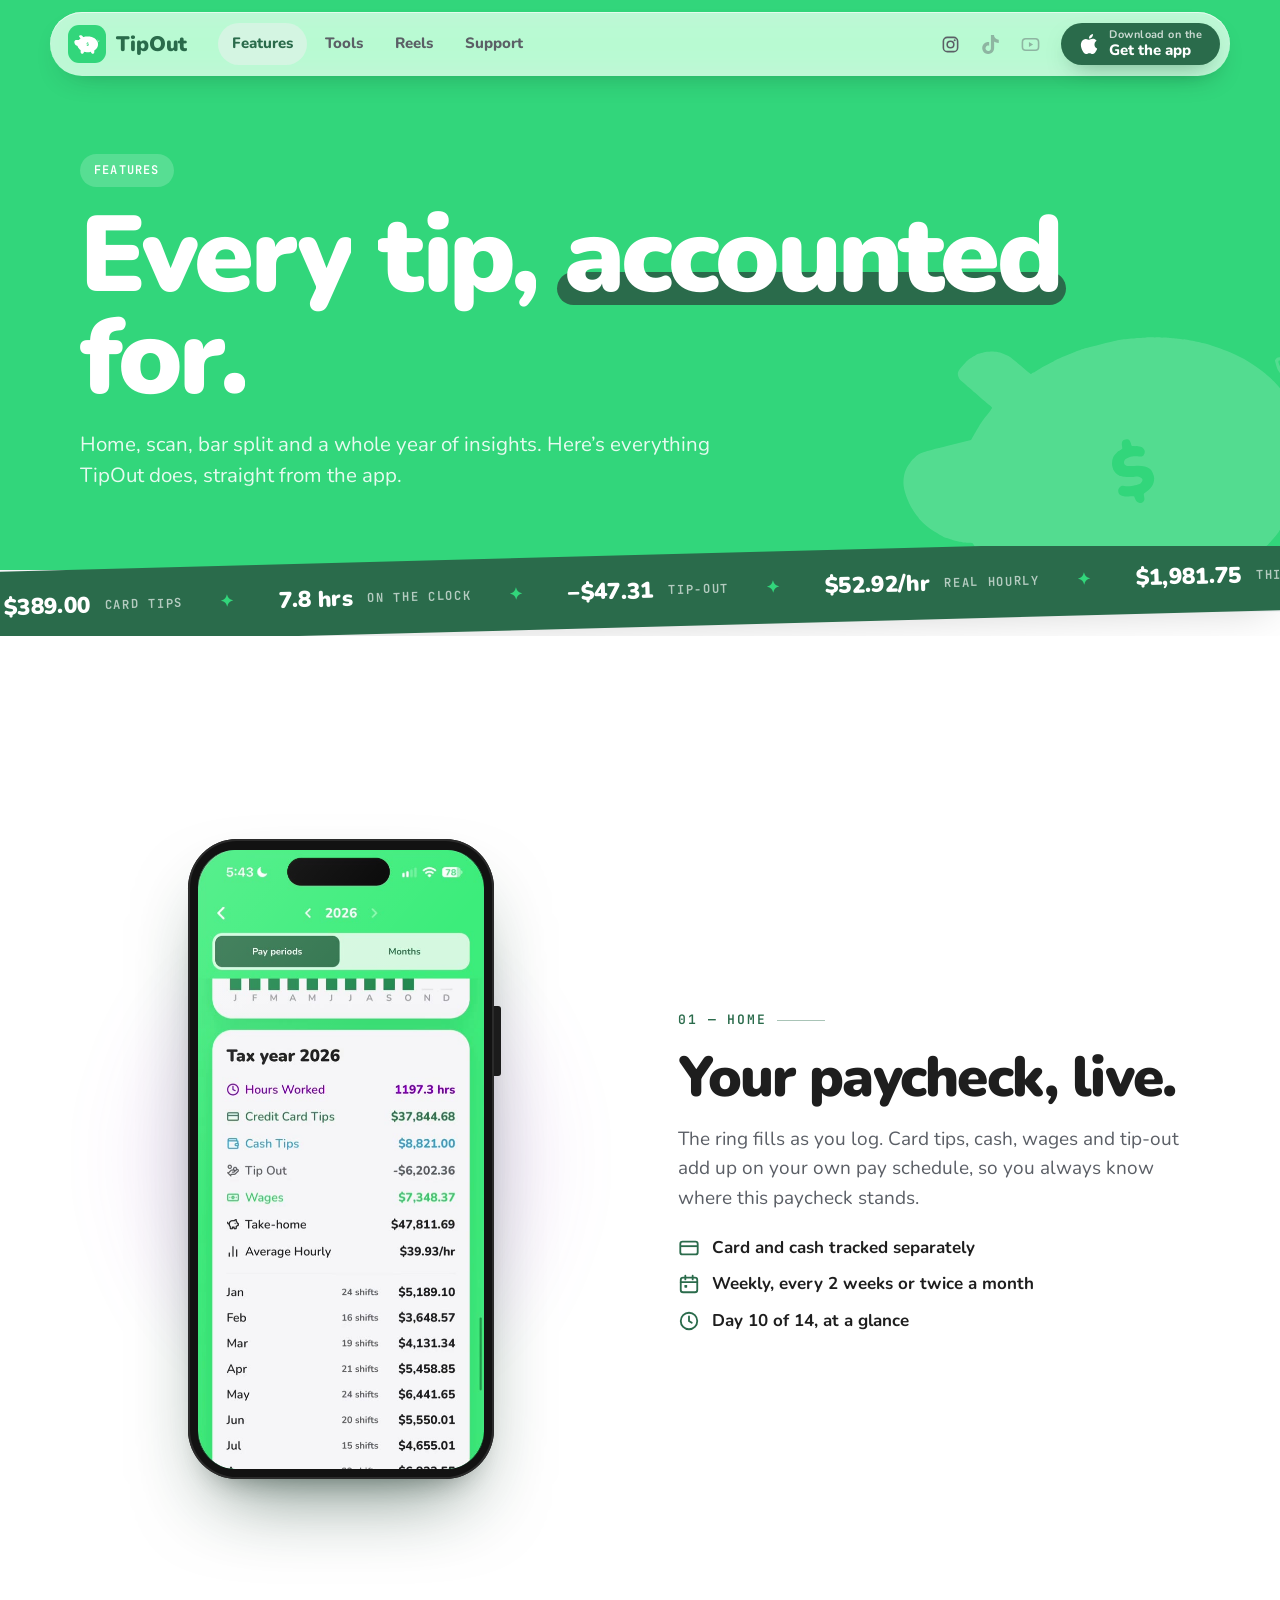
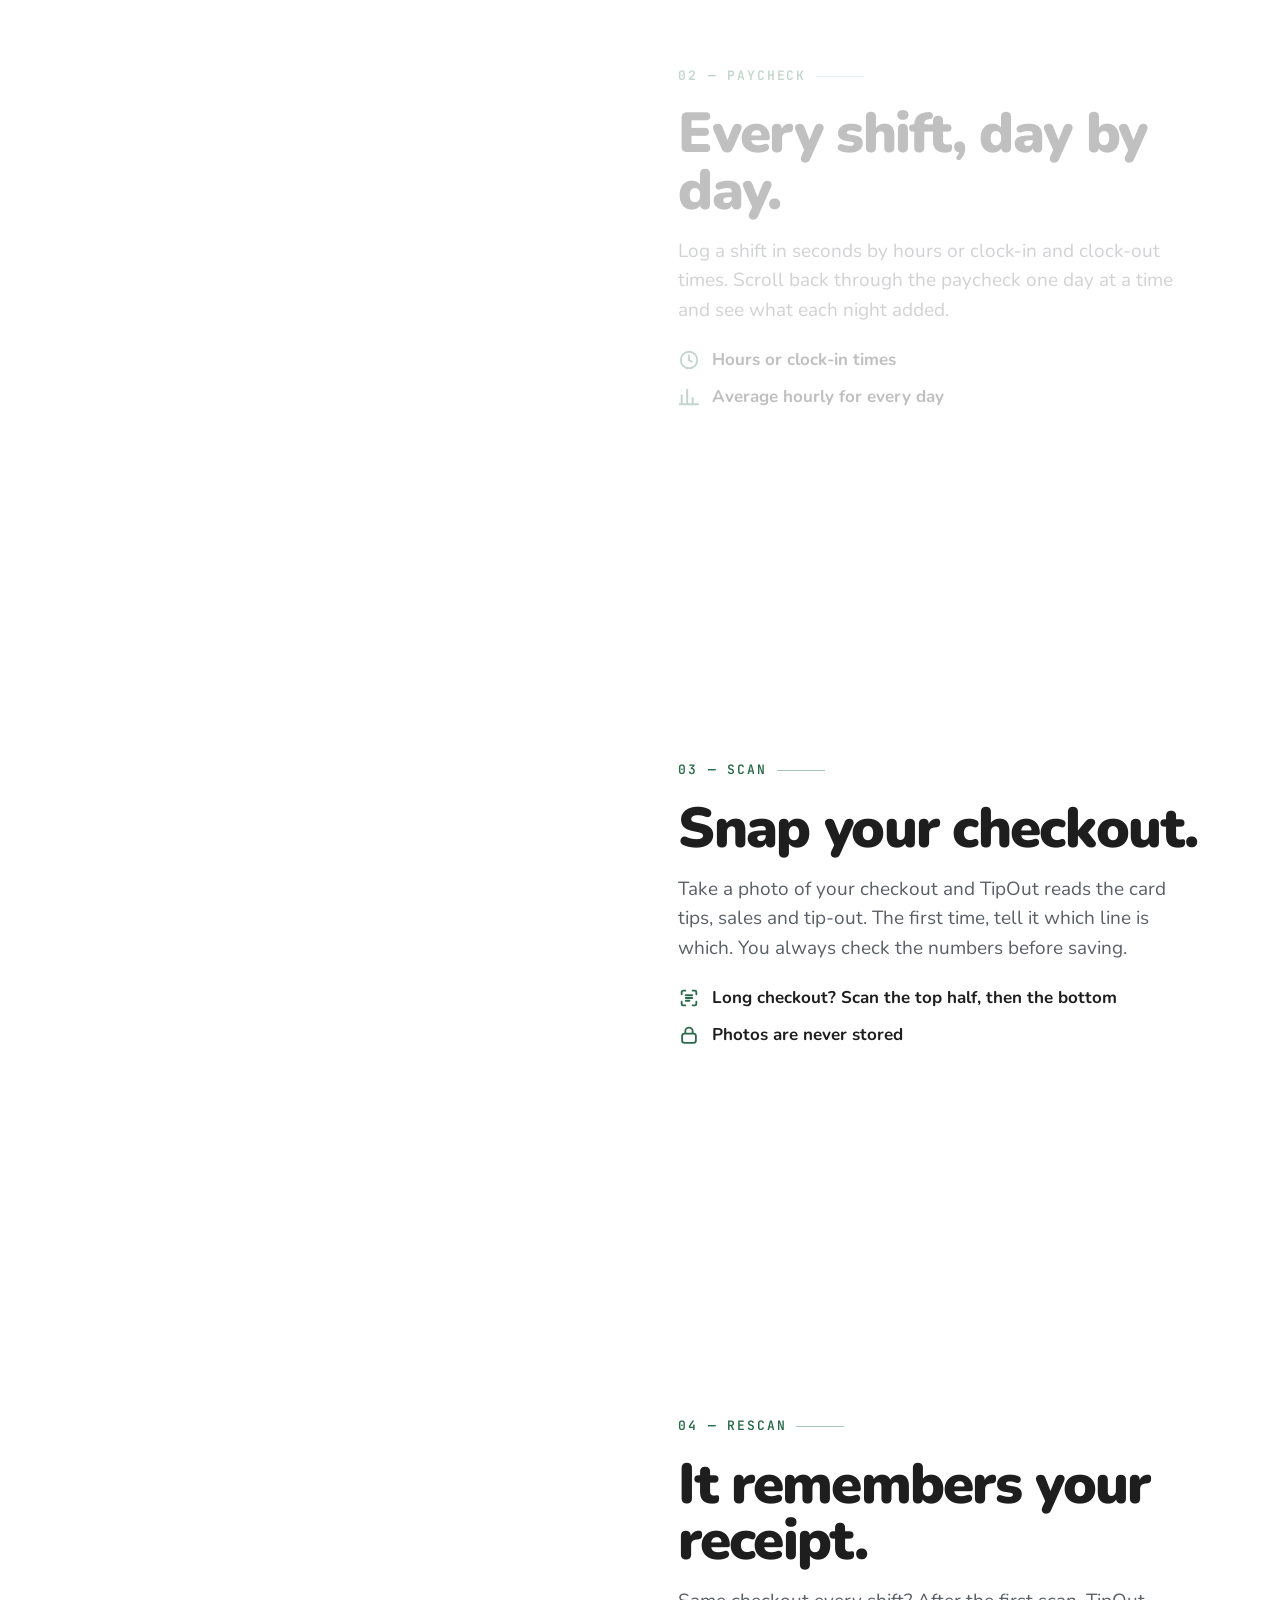
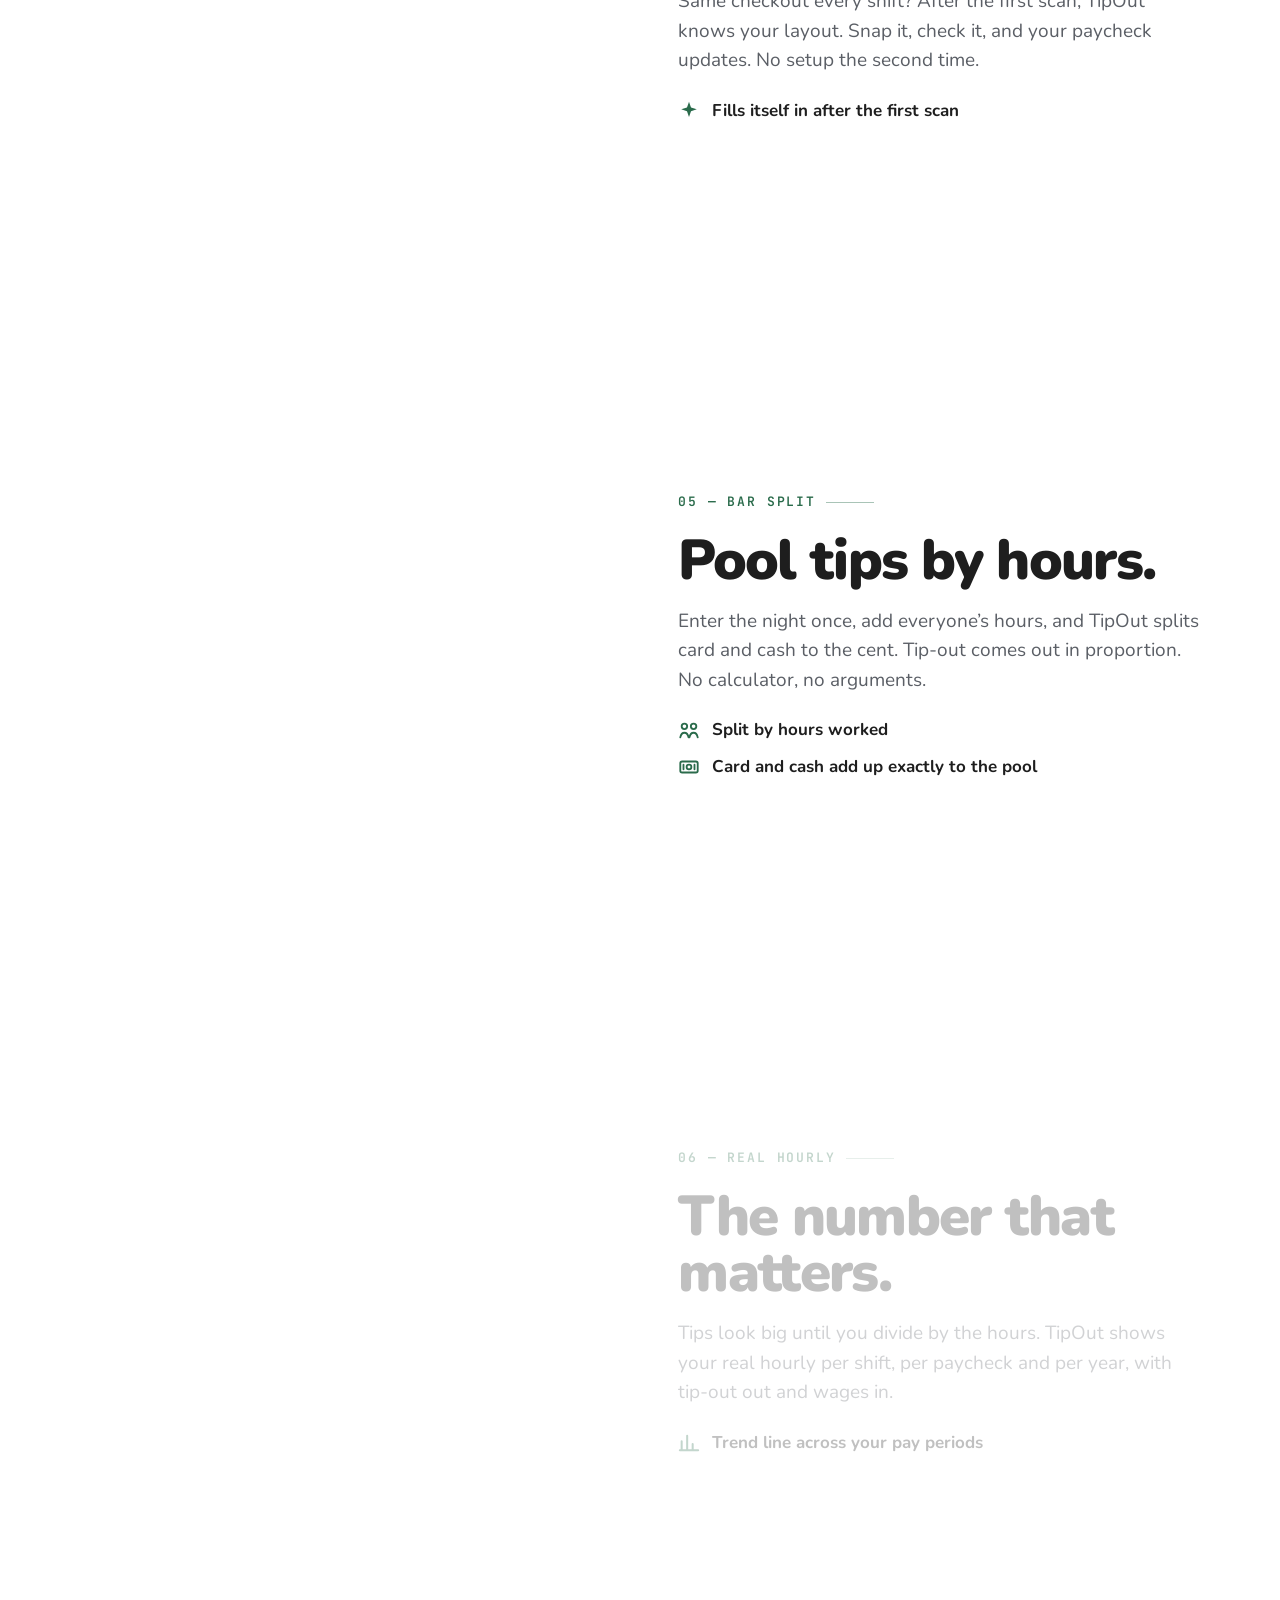
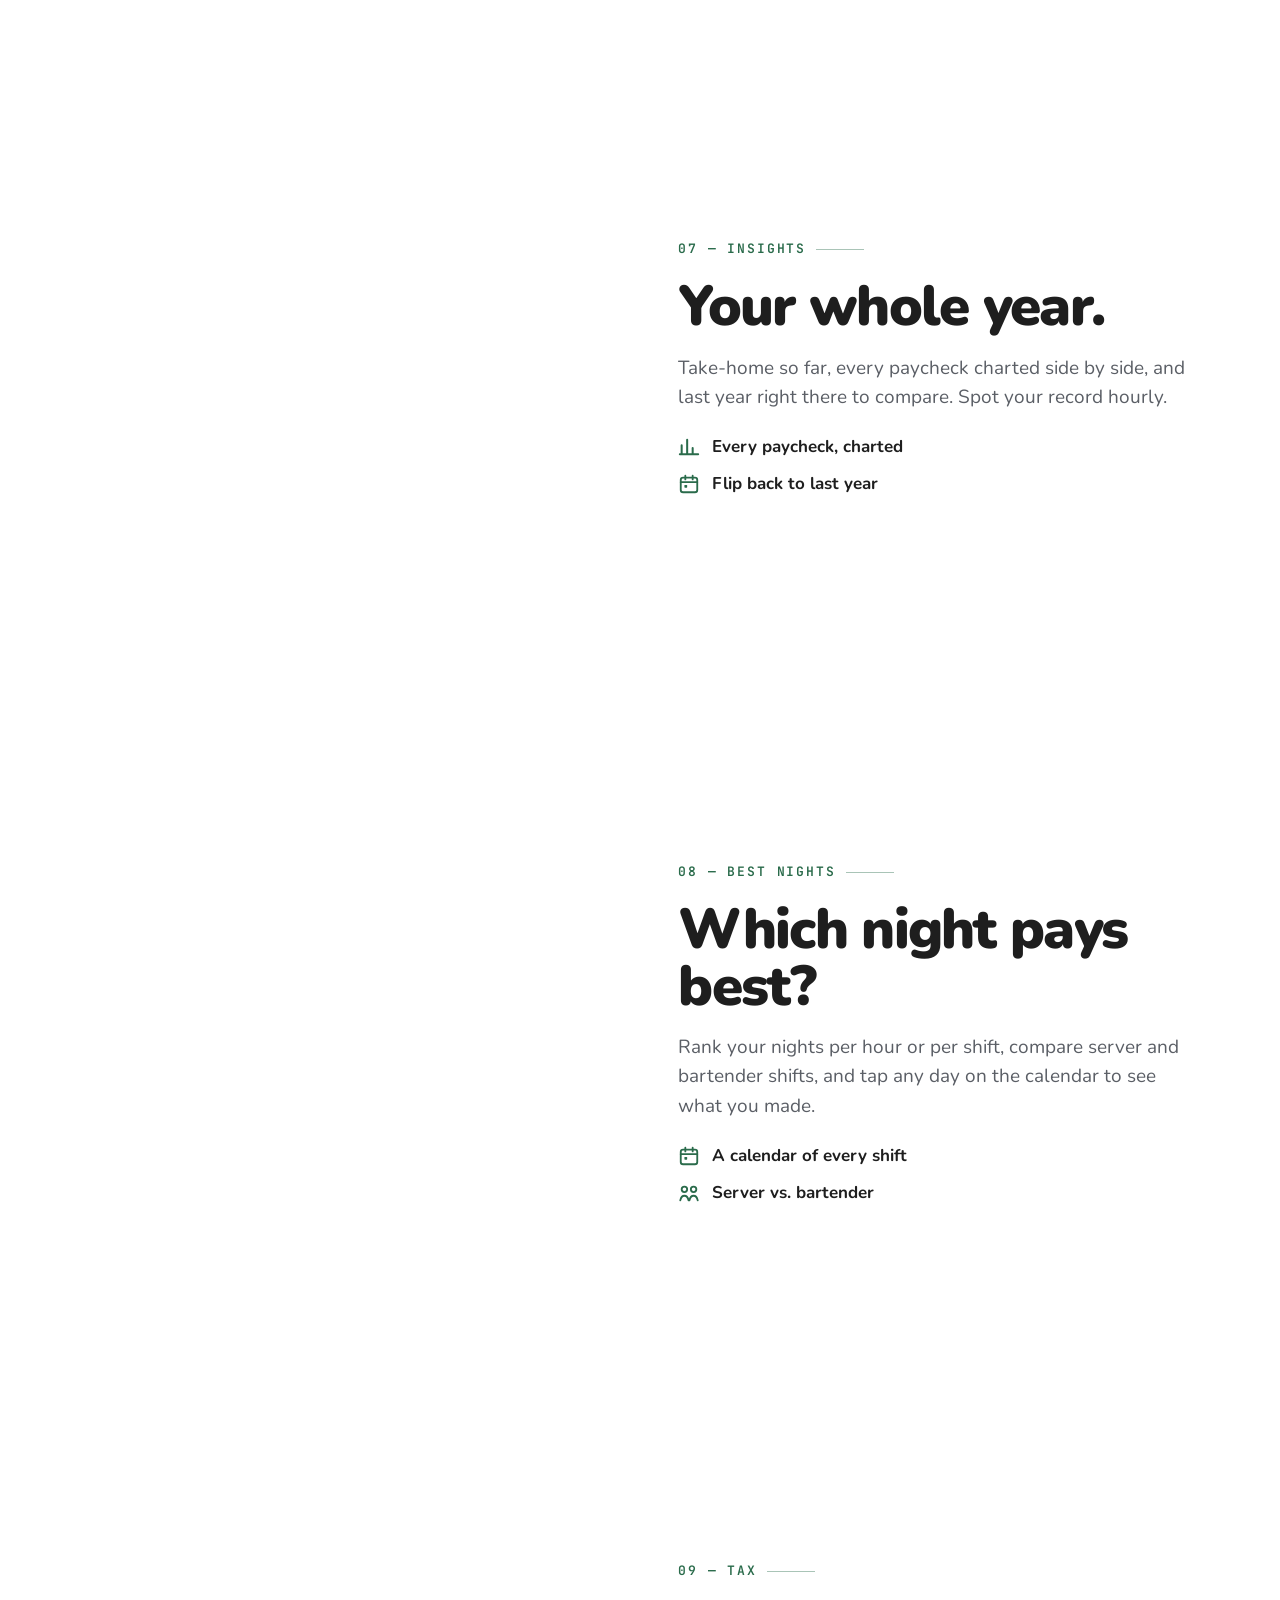
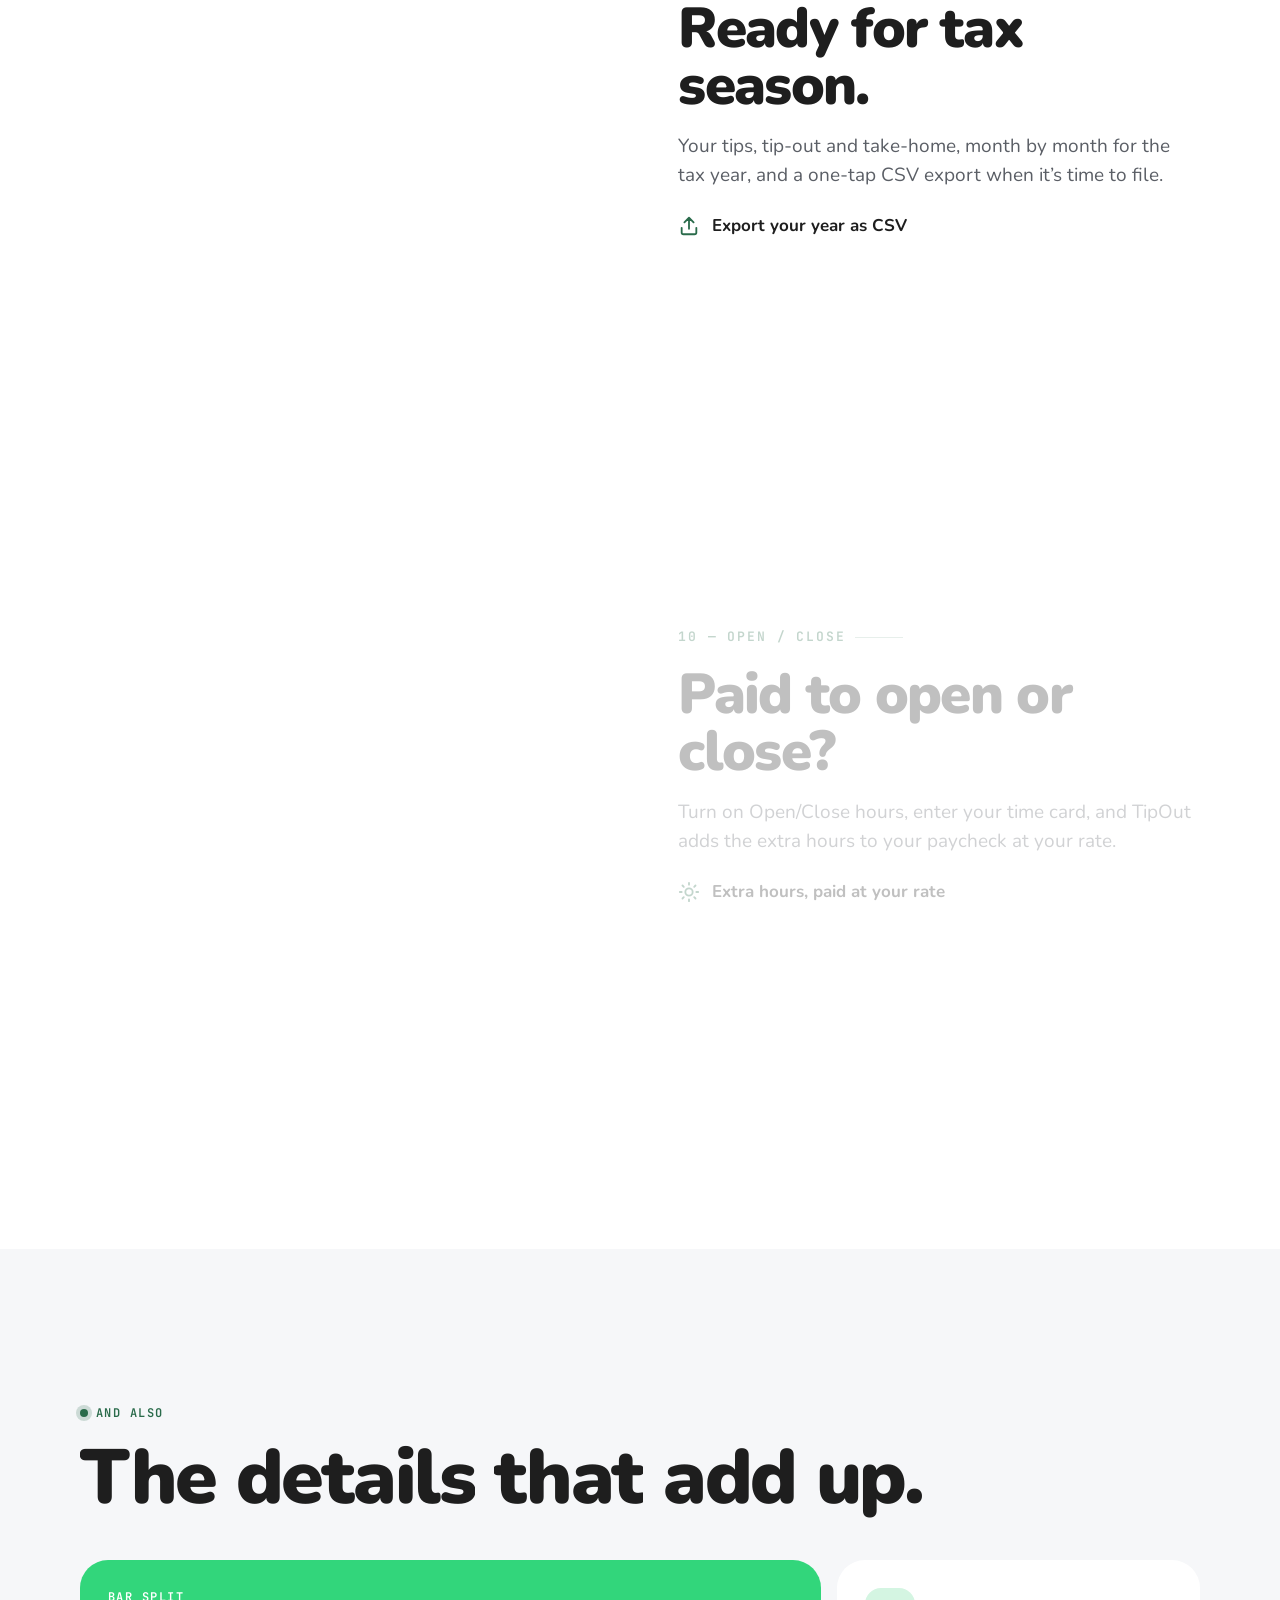
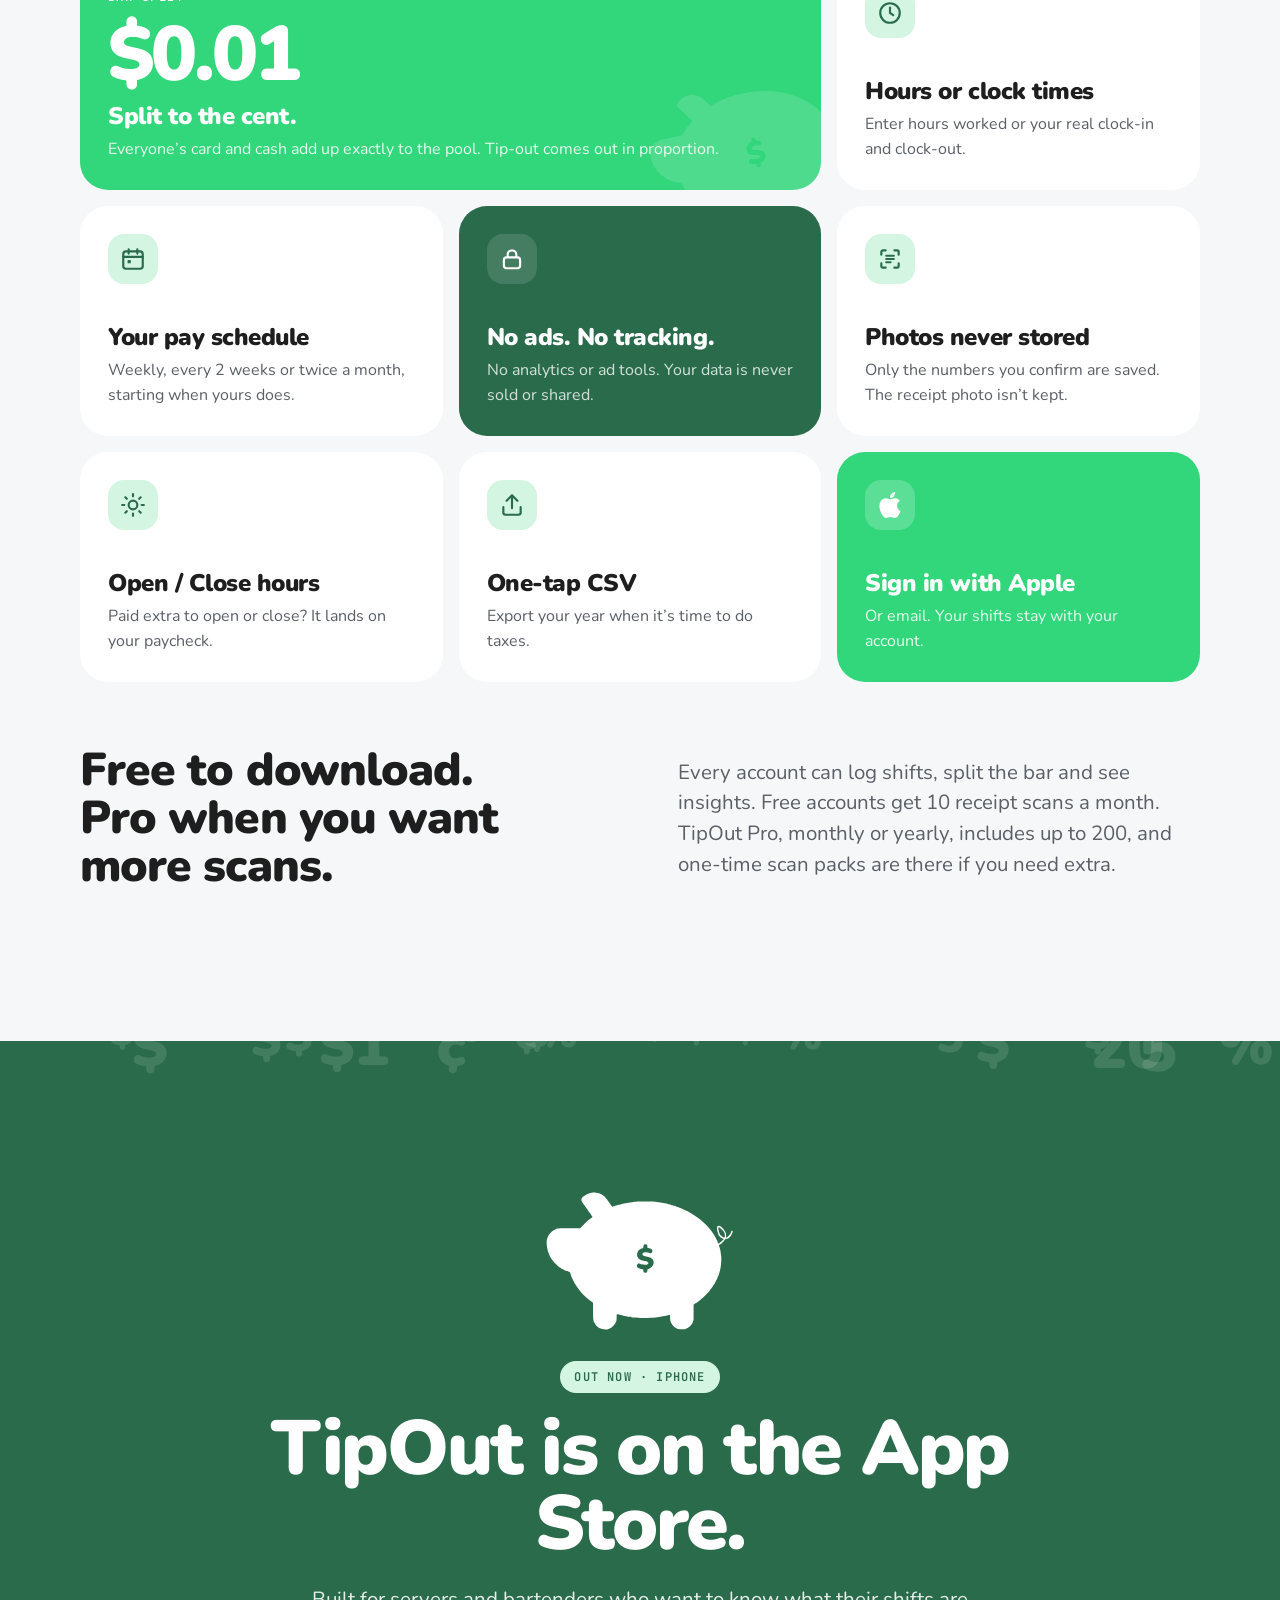
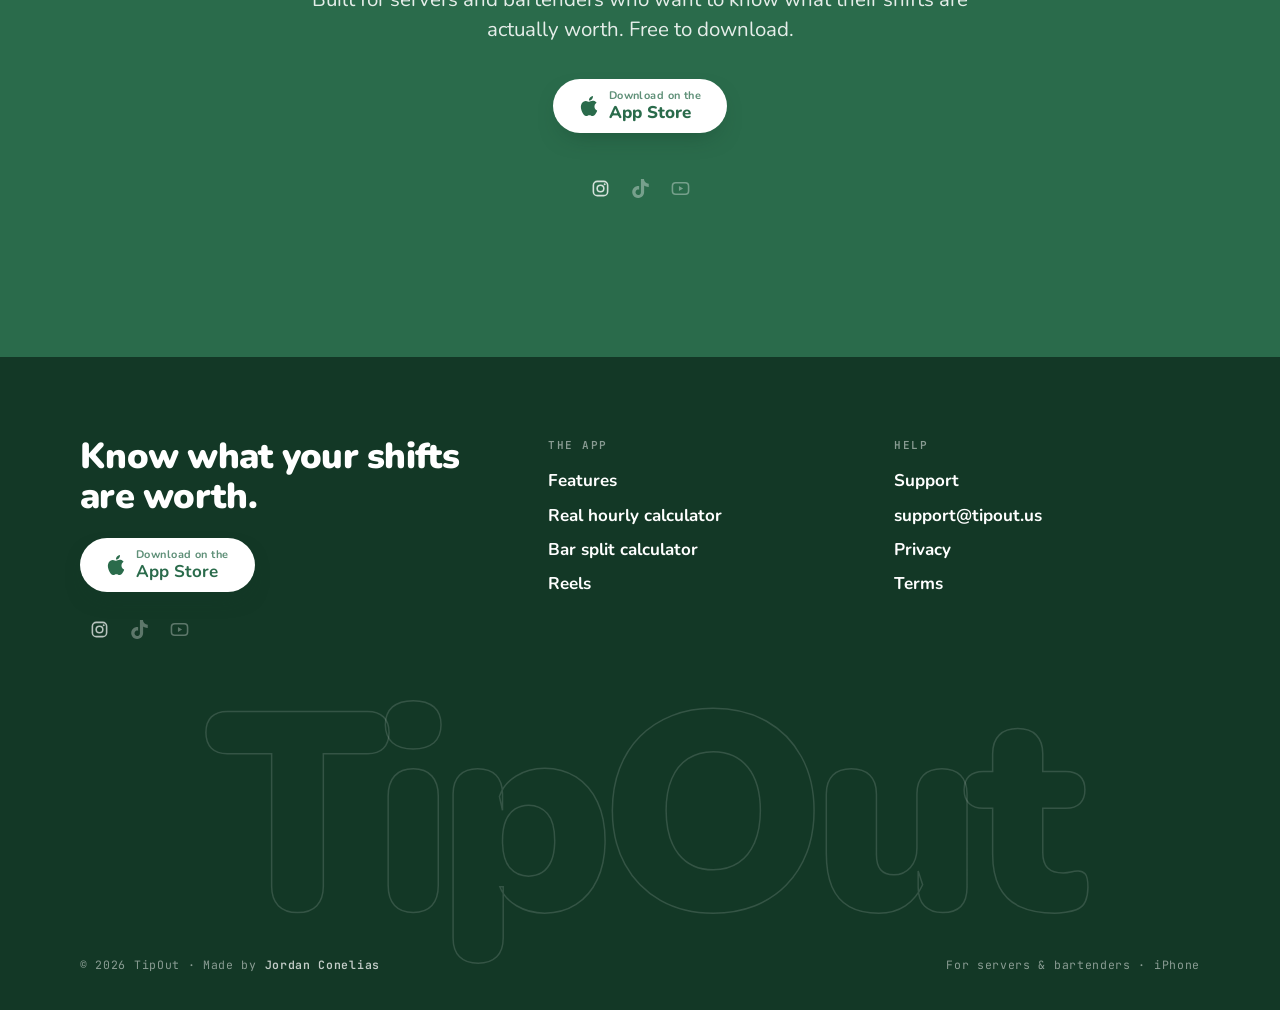
==== commit 6dd82a6a: "Fix hero phone proportions and drop dark glyphs from the pig The phone screen inset used % padding, " ====
--- a/features/index.html
+++ b/features/index.html
@@ -22,7 +22,7 @@
 <link rel="preconnect" href="https://fonts.googleapis.com">
 <link rel="preconnect" href="https://fonts.gstatic.com" crossorigin>
 <link href="https://fonts.googleapis.com/css2?family=JetBrains+Mono:wght@400;600;800&family=Nunito:wght@400;700;800;900&display=swap" rel="stylesheet">
-<link rel="stylesheet" href="/assets/site.css?v=3">
+<link rel="stylesheet" href="/assets/site.css?v=4">
 </head>
 <body>
 <a class="sr" href="#main">Skip to content</a>
@@ -201,6 +201,6 @@
     </div>
   </div>
 </footer>
-<script src="/assets/site.js?v=3"></script>
+<script src="/assets/site.js?v=4"></script>
 </body>
 </html>
--- a/assets/site.css
+++ b/assets/site.css
@@ -257,7 +257,7 @@
 .stage { position: relative; height: min(680px, 78svh); min-height: 520px; touch-action: pan-y; user-select: none; -webkit-user-select: none; }
 .stage canvas { position: absolute; inset: -10% -18% -10% -10%; width: 128%; height: 120%; cursor: grab; }
 .stage canvas:active { cursor: grabbing; }
-.stage .phone { position: absolute; right: 0; bottom: 2%; width: min(250px, 40%); transform: rotate(7deg); z-index: 2; pointer-events: none; }
+.stage .phone { position: absolute; right: 0; bottom: 2%; width: min(290px, 44%); transform: rotate(7deg); z-index: 2; pointer-events: none; }
 .stage .hint { position: absolute; left: 0; bottom: 6px; z-index: 3; font-family: var(--mono); font-size: 11px; letter-spacing: .14em; text-transform: uppercase; opacity: .7; display: flex; align-items: center; gap: 8px; }
 .stage .hint::before { content: ""; width: 24px; height: 1px; background: currentColor; }
 .float-chip {
@@ -276,7 +276,7 @@
   .hero .wrap { grid-template-columns: 1fr; }
   .stage { height: 520px; min-height: 0; margin-top: 10px; }
   .stage canvas { inset: -6% -14% -2% -14%; width: 128%; height: 108%; }
-  .stage .phone { right: 2%; transform: rotate(6deg); width: min(190px, 46%); }
+  .stage .phone { right: 2%; transform: rotate(6deg); width: min(210px, 50%); }
   .stage .hint { bottom: auto; top: 0; }
   .float-chip.c1 { left: 0; top: 8%; }
   .float-chip.c2 { left: auto; right: 0; bottom: 24%; }
@@ -284,14 +284,14 @@
 
 /* ---------- Phone frame ---------- */
 .phone {
-  position: relative; aspect-ratio: 564 / 1222; border-radius: 17% / 8%;
-  padding: 3.4%; background: #121212;
+  position: relative; aspect-ratio: 1000 / 2088; border-radius: 16% / 7.7%;
+  background: #121212;
   box-shadow: inset 0 0 0 2px #2b2b2b, 0 40px 80px -30px rgba(19,56,38,.65), 0 20px 30px -24px rgba(0,0,0,.45);
 }
 .phone::before { /* side button */
   content: ""; position: absolute; right: -2.2%; top: 26%; width: 2.2%; height: 11%; border-radius: 0 3px 3px 0; background: #1b1b1b;
 }
-.phone .screen { position: relative; width: 100%; height: 100%; border-radius: 14% / 6.6%; overflow: hidden; background: var(--green); isolation: isolate; }
+.phone .screen { position: absolute; left: 3.4%; right: 3.4%; top: 1.63%; bottom: 1.63%; border-radius: 13% / 6%; overflow: hidden; background: var(--green); isolation: isolate; }
 .phone .screen img, .phone .screen video { position: absolute; inset: 0; width: 100%; height: 100%; object-fit: cover; }
 .phone .screen video { opacity: 0; transition: opacity .5s; }
 .phone .screen video.ready { opacity: 1; }
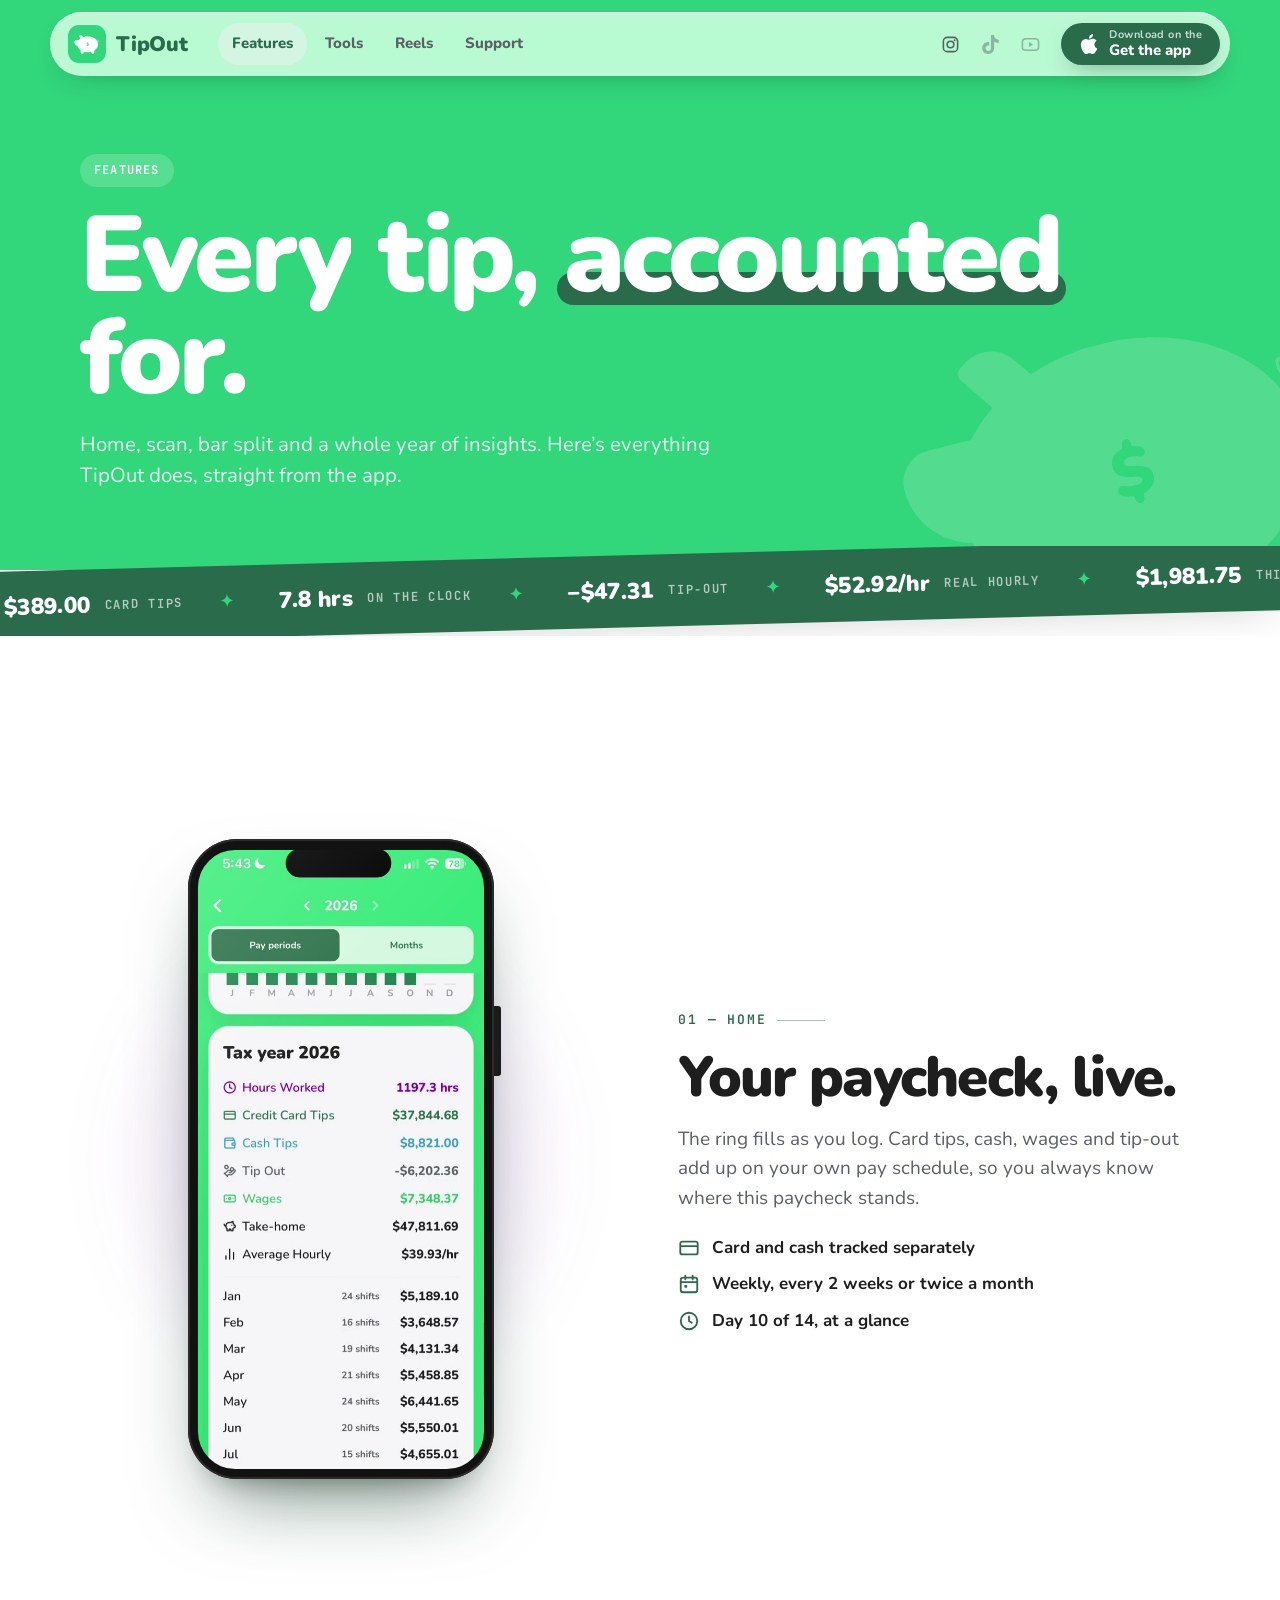
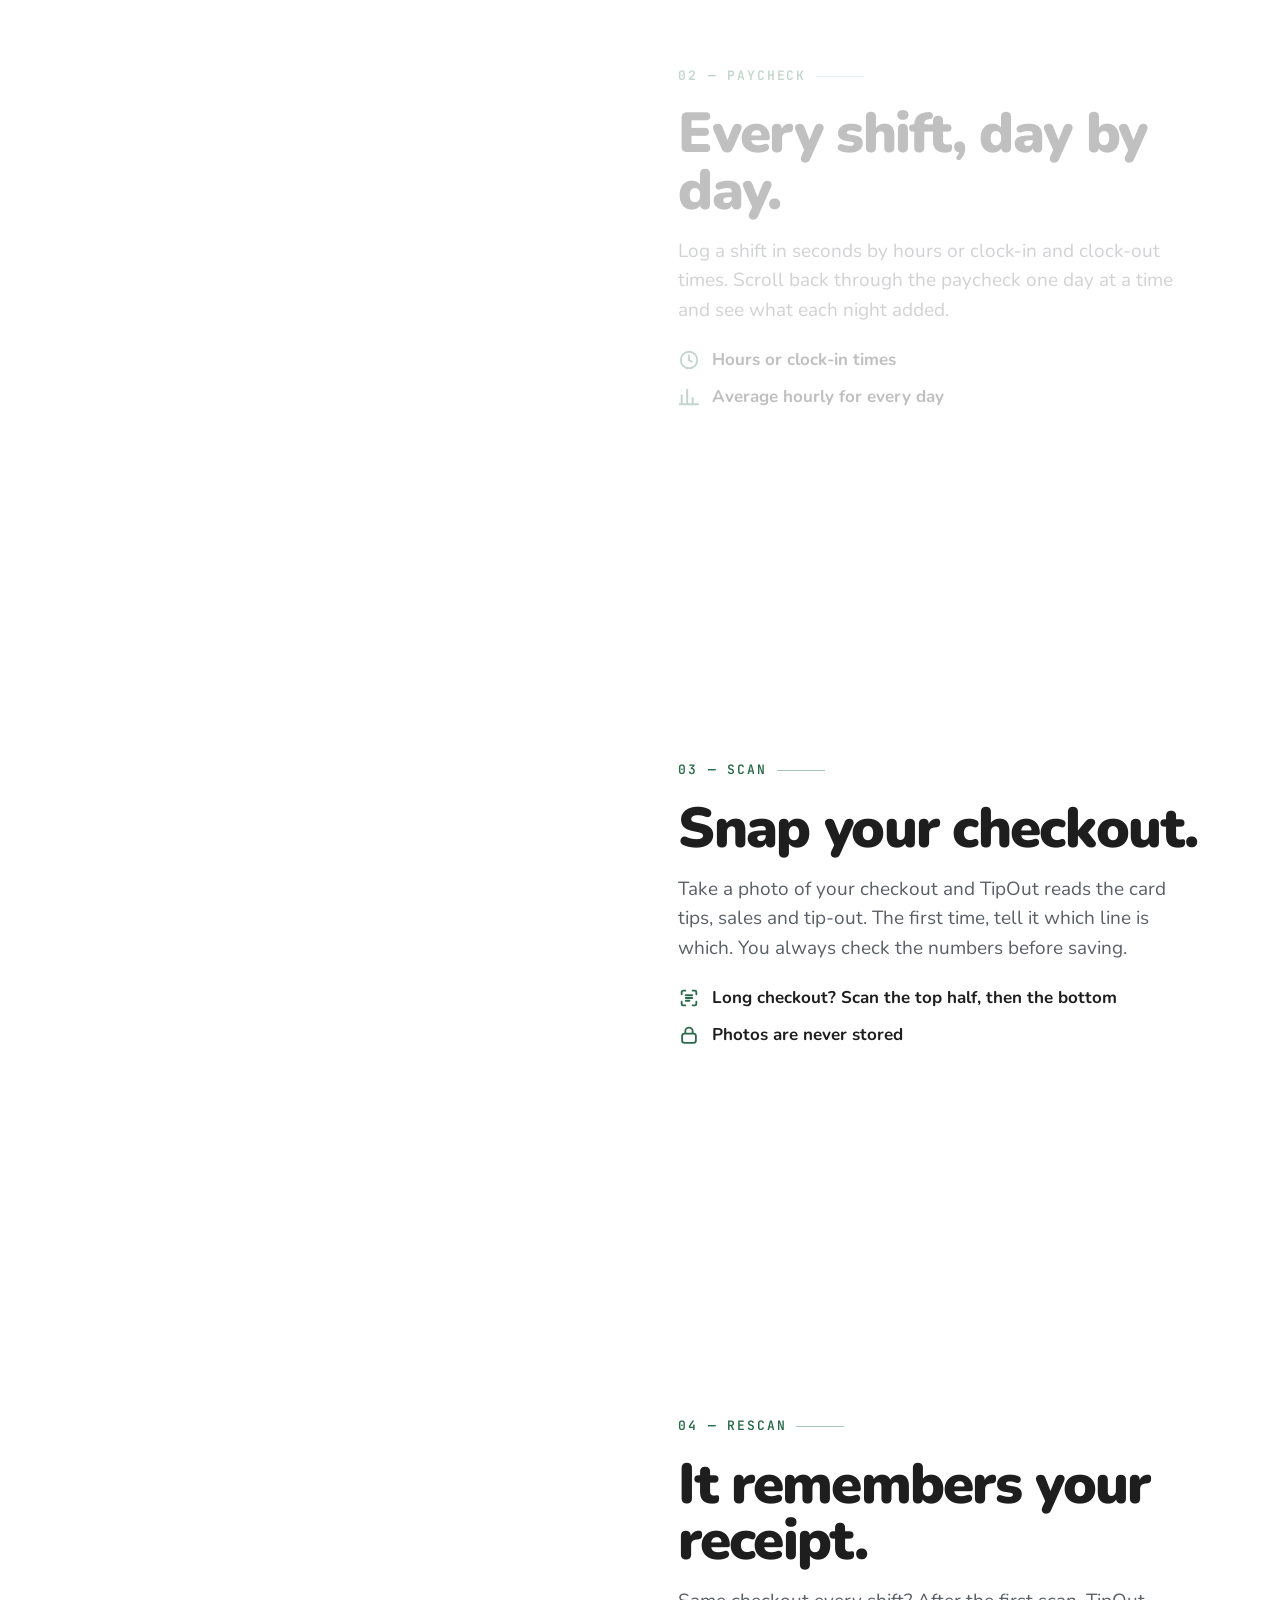
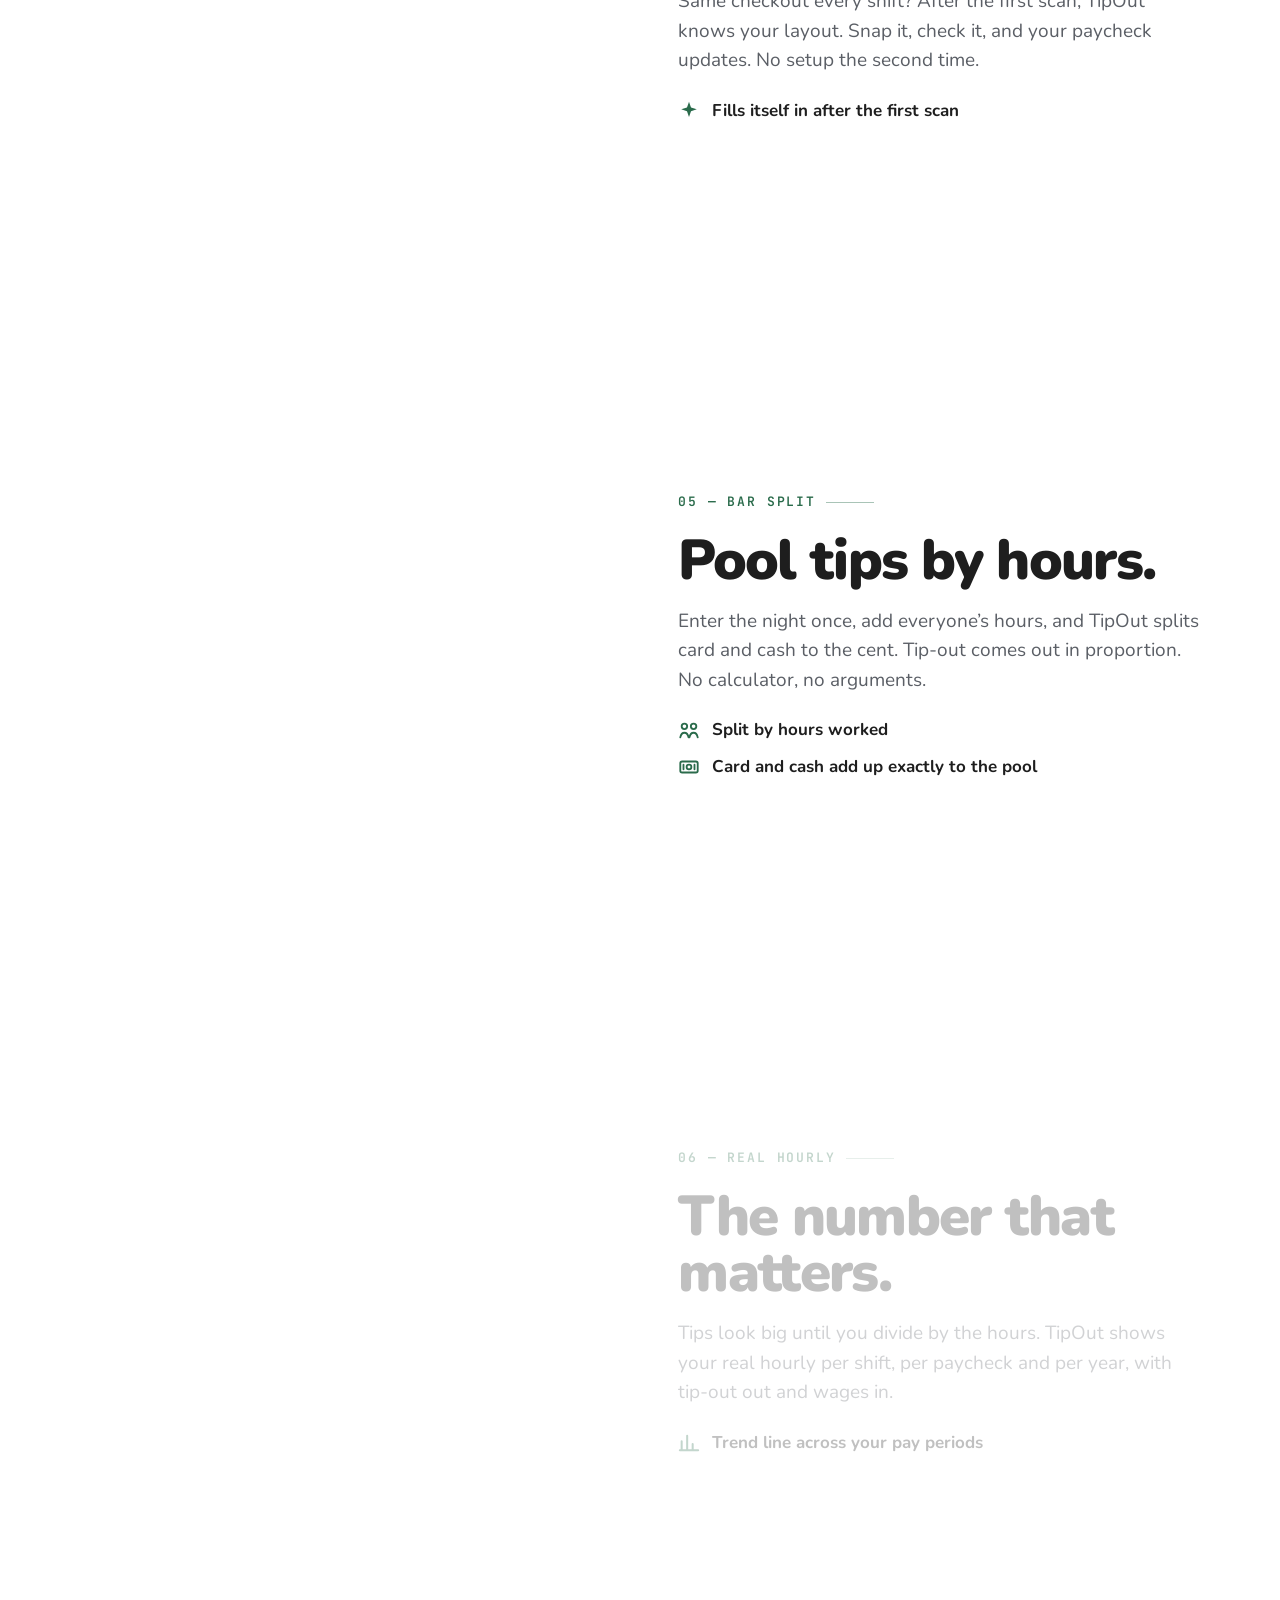
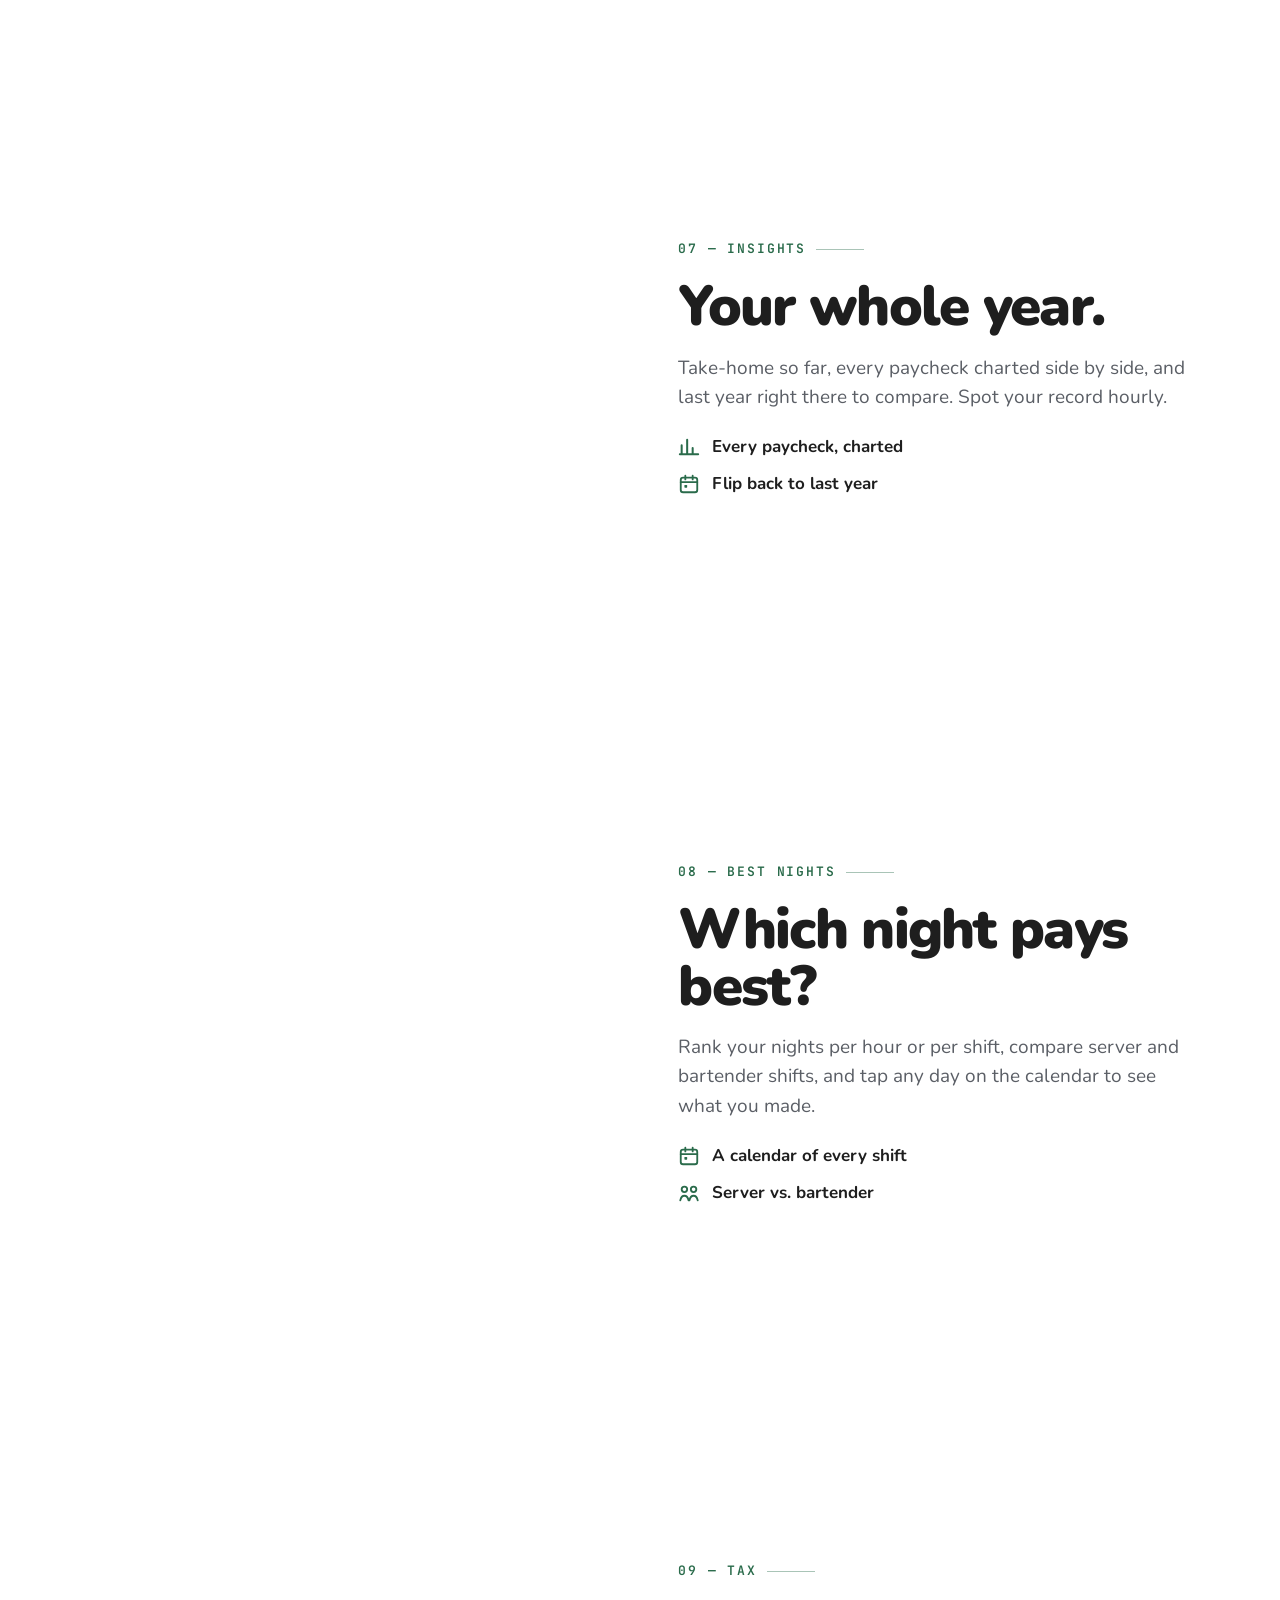
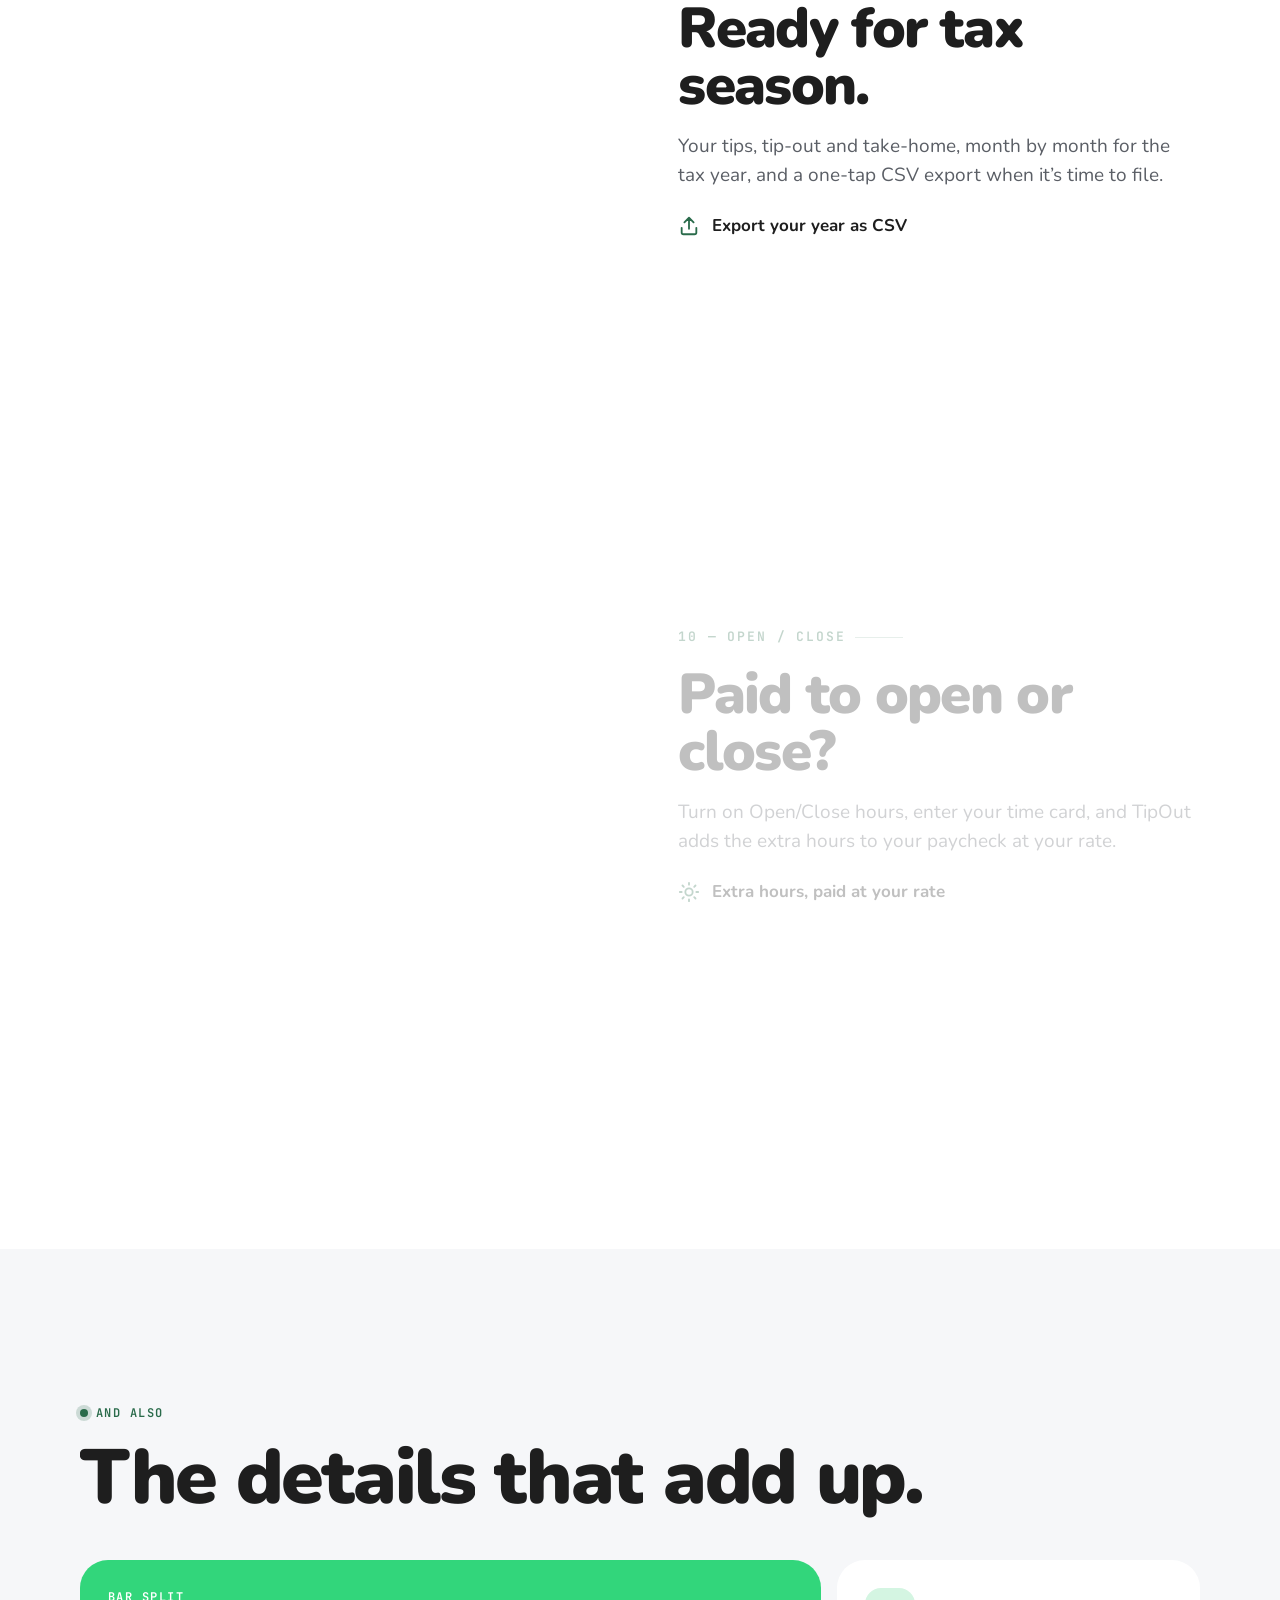
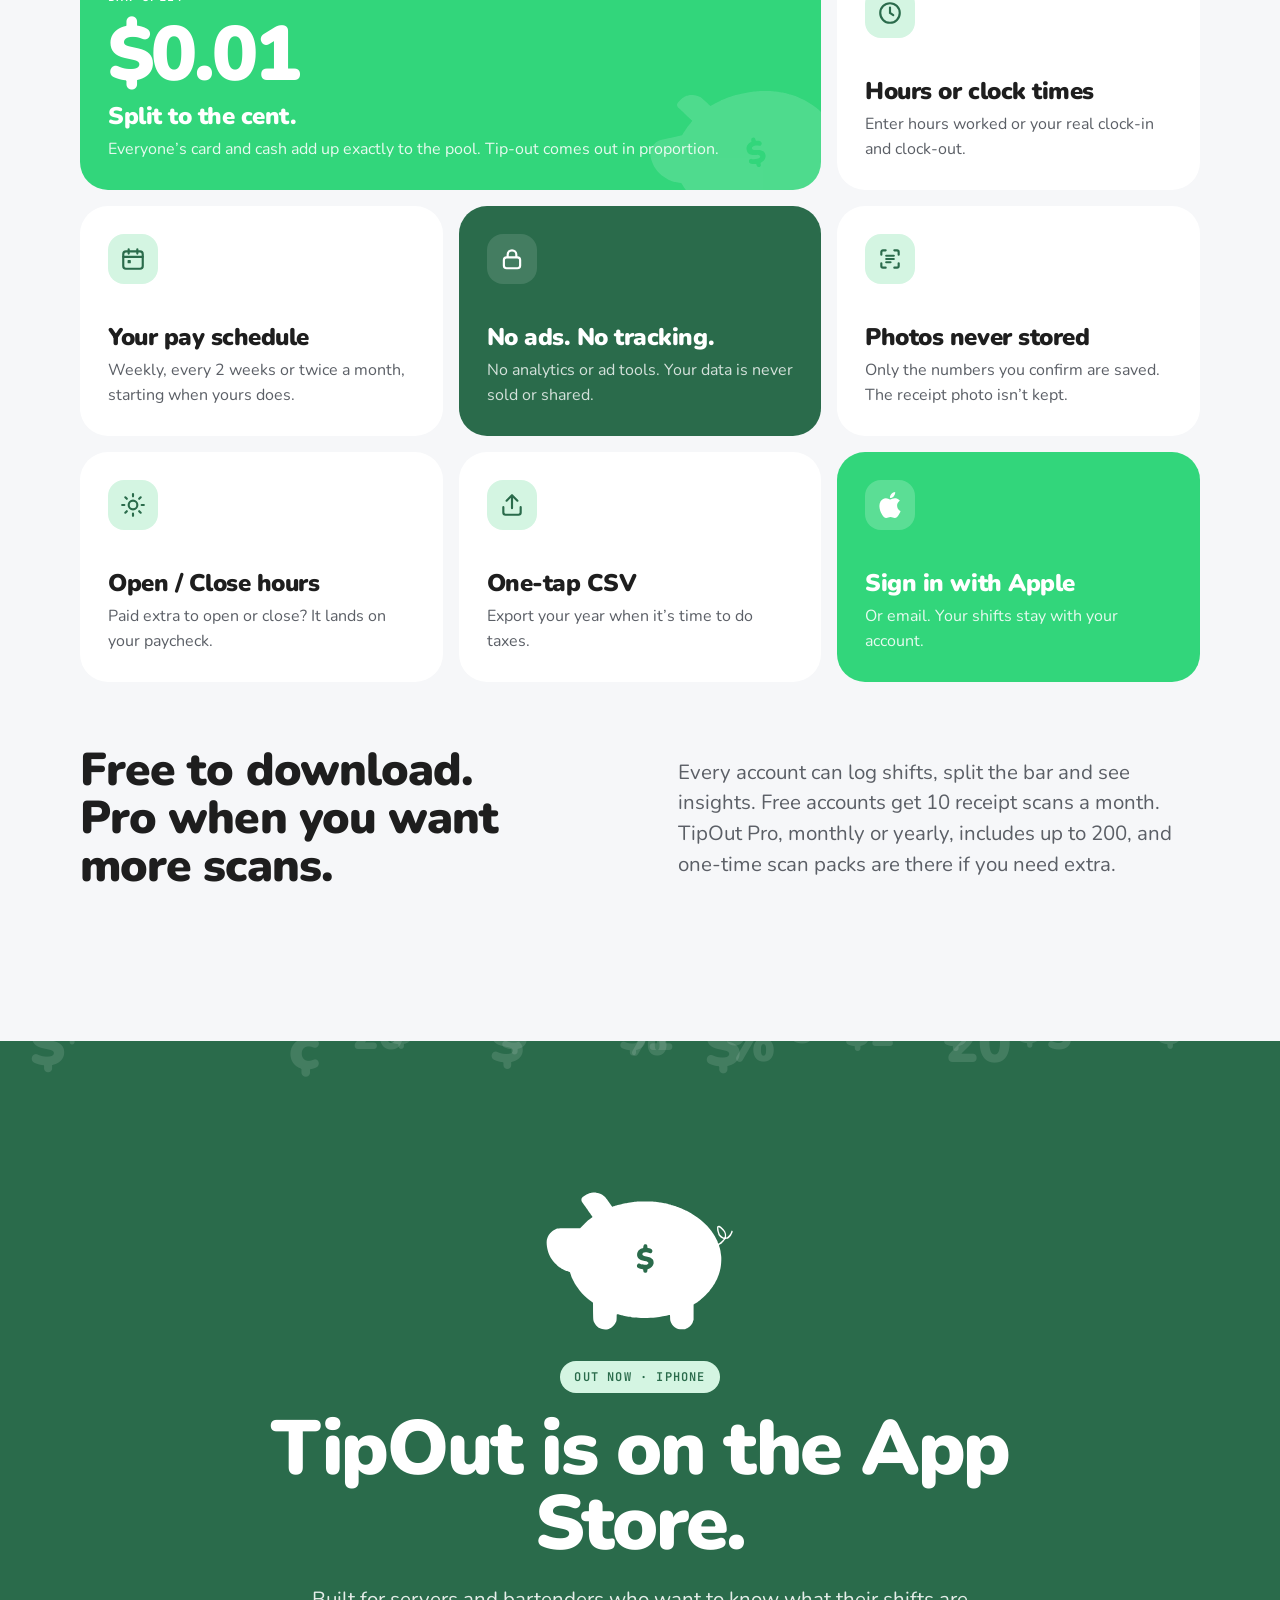
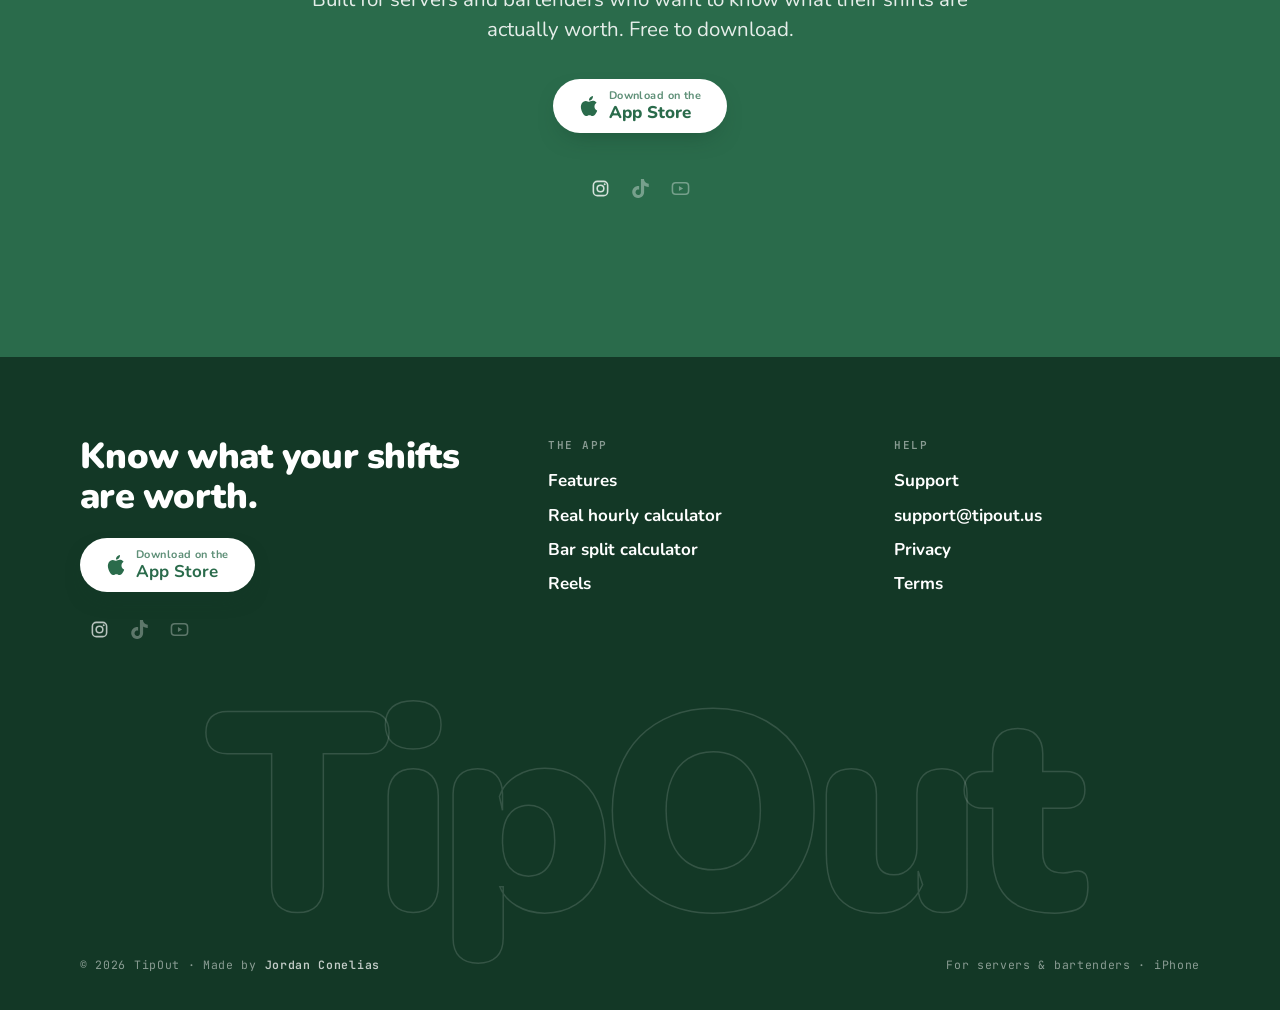
==== commit 99da7dd0: "Remove the green hairline around phone screens The clips keep a thin edge of the original mockup's g" ====
--- a/features/index.html
+++ b/features/index.html
@@ -22,7 +22,7 @@
 <link rel="preconnect" href="https://fonts.googleapis.com">
 <link rel="preconnect" href="https://fonts.gstatic.com" crossorigin>
 <link href="https://fonts.googleapis.com/css2?family=JetBrains+Mono:wght@400;600;800&family=Nunito:wght@400;700;800;900&display=swap" rel="stylesheet">
-<link rel="stylesheet" href="/assets/site.css?v=4">
+<link rel="stylesheet" href="/assets/site.css?v=5">
 </head>
 <body>
 <a class="sr" href="#main">Skip to content</a>
@@ -201,6 +201,6 @@
     </div>
   </div>
 </footer>
-<script src="/assets/site.js?v=4"></script>
+<script src="/assets/site.js?v=5"></script>
 </body>
 </html>
--- a/assets/site.css
+++ b/assets/site.css
@@ -291,8 +291,8 @@
 .phone::before { /* side button */
   content: ""; position: absolute; right: -2.2%; top: 26%; width: 2.2%; height: 11%; border-radius: 0 3px 3px 0; background: #1b1b1b;
 }
-.phone .screen { position: absolute; left: 3.4%; right: 3.4%; top: 1.63%; bottom: 1.63%; border-radius: 13% / 6%; overflow: hidden; background: var(--green); isolation: isolate; }
-.phone .screen img, .phone .screen video { position: absolute; inset: 0; width: 100%; height: 100%; object-fit: cover; }
+.phone .screen { position: absolute; left: 3.4%; right: 3.4%; top: 1.63%; bottom: 1.63%; border-radius: 13% / 6%; overflow: hidden; background: #0b0b0b; isolation: isolate; }
+.phone .screen img, .phone .screen video { position: absolute; inset: 0; width: 100%; height: 100%; object-fit: cover; transform: scale(1.03); }
 .phone .screen video { opacity: 0; transition: opacity .5s; }
 .phone .screen video.ready { opacity: 1; }
 .phone .screen::after { content: ""; position: absolute; inset: 0; background: linear-gradient(130deg, rgba(255,255,255,.14), transparent 40%); pointer-events: none; }
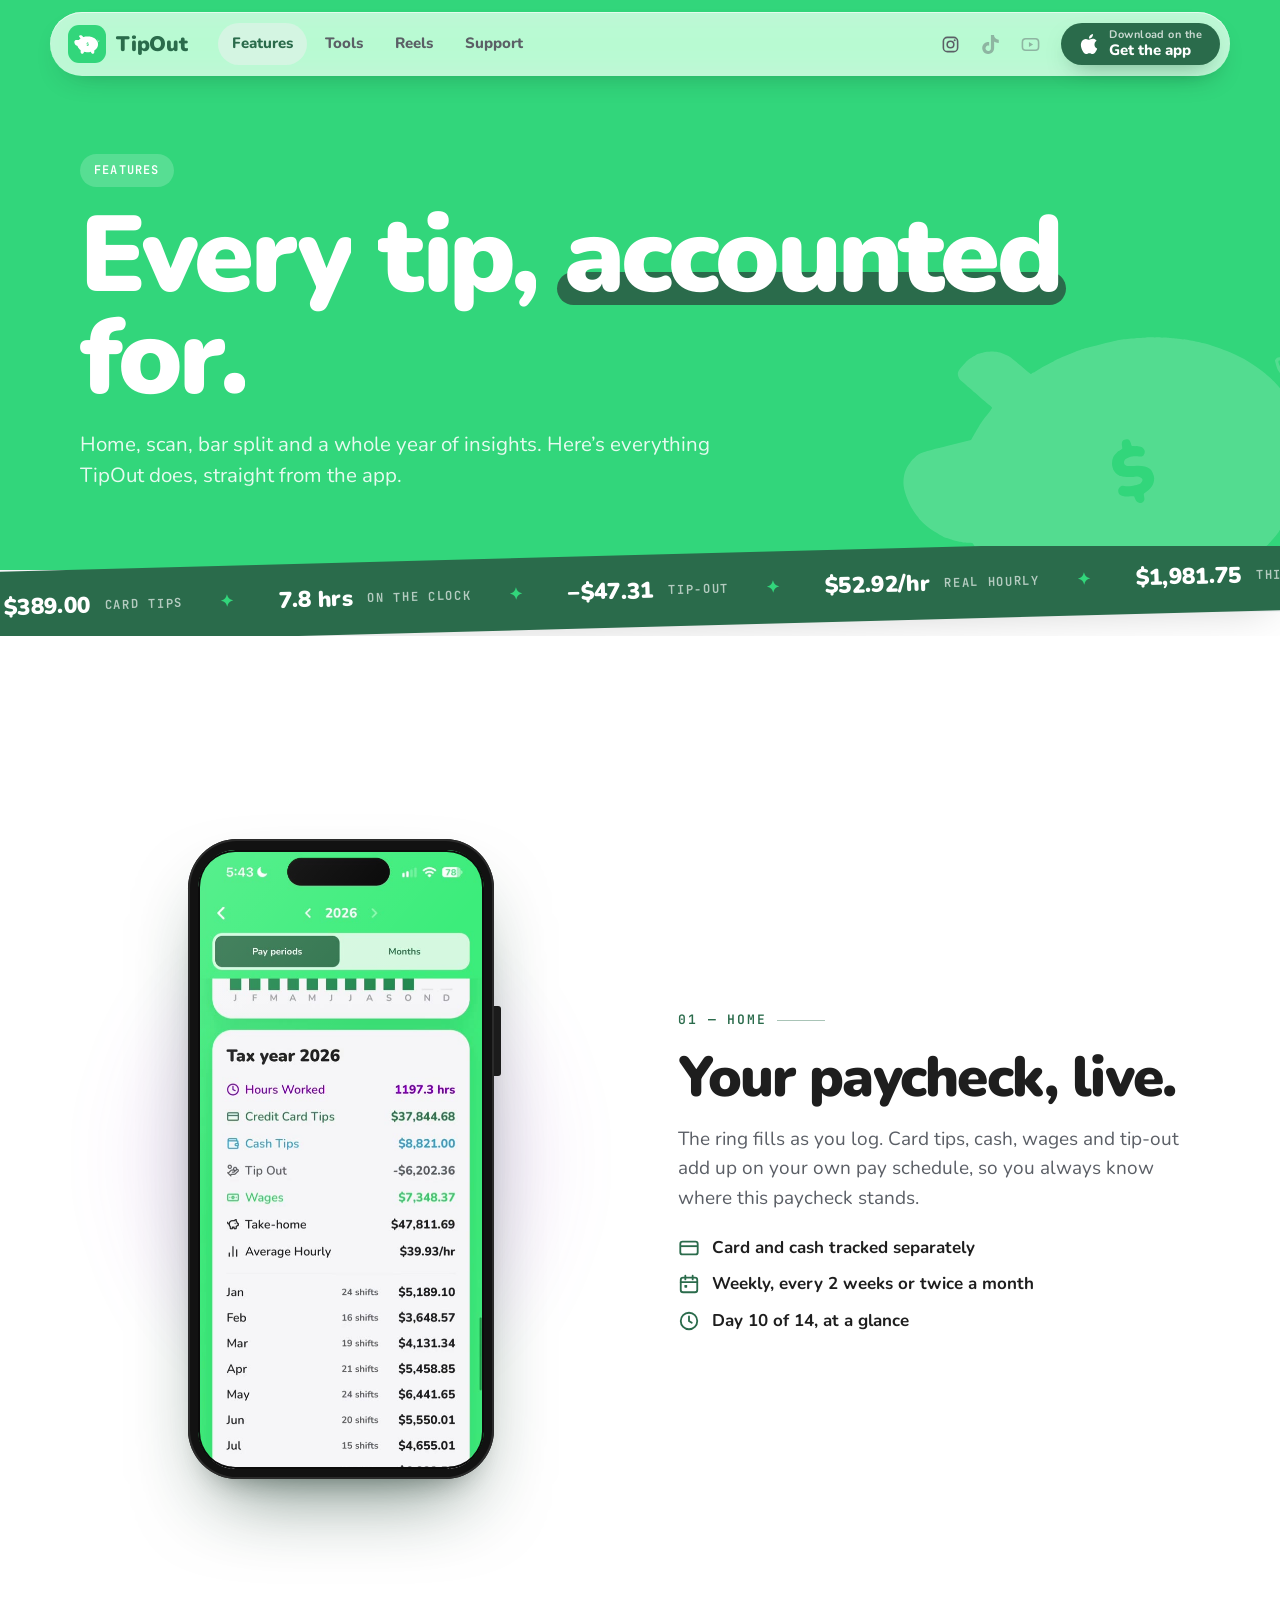
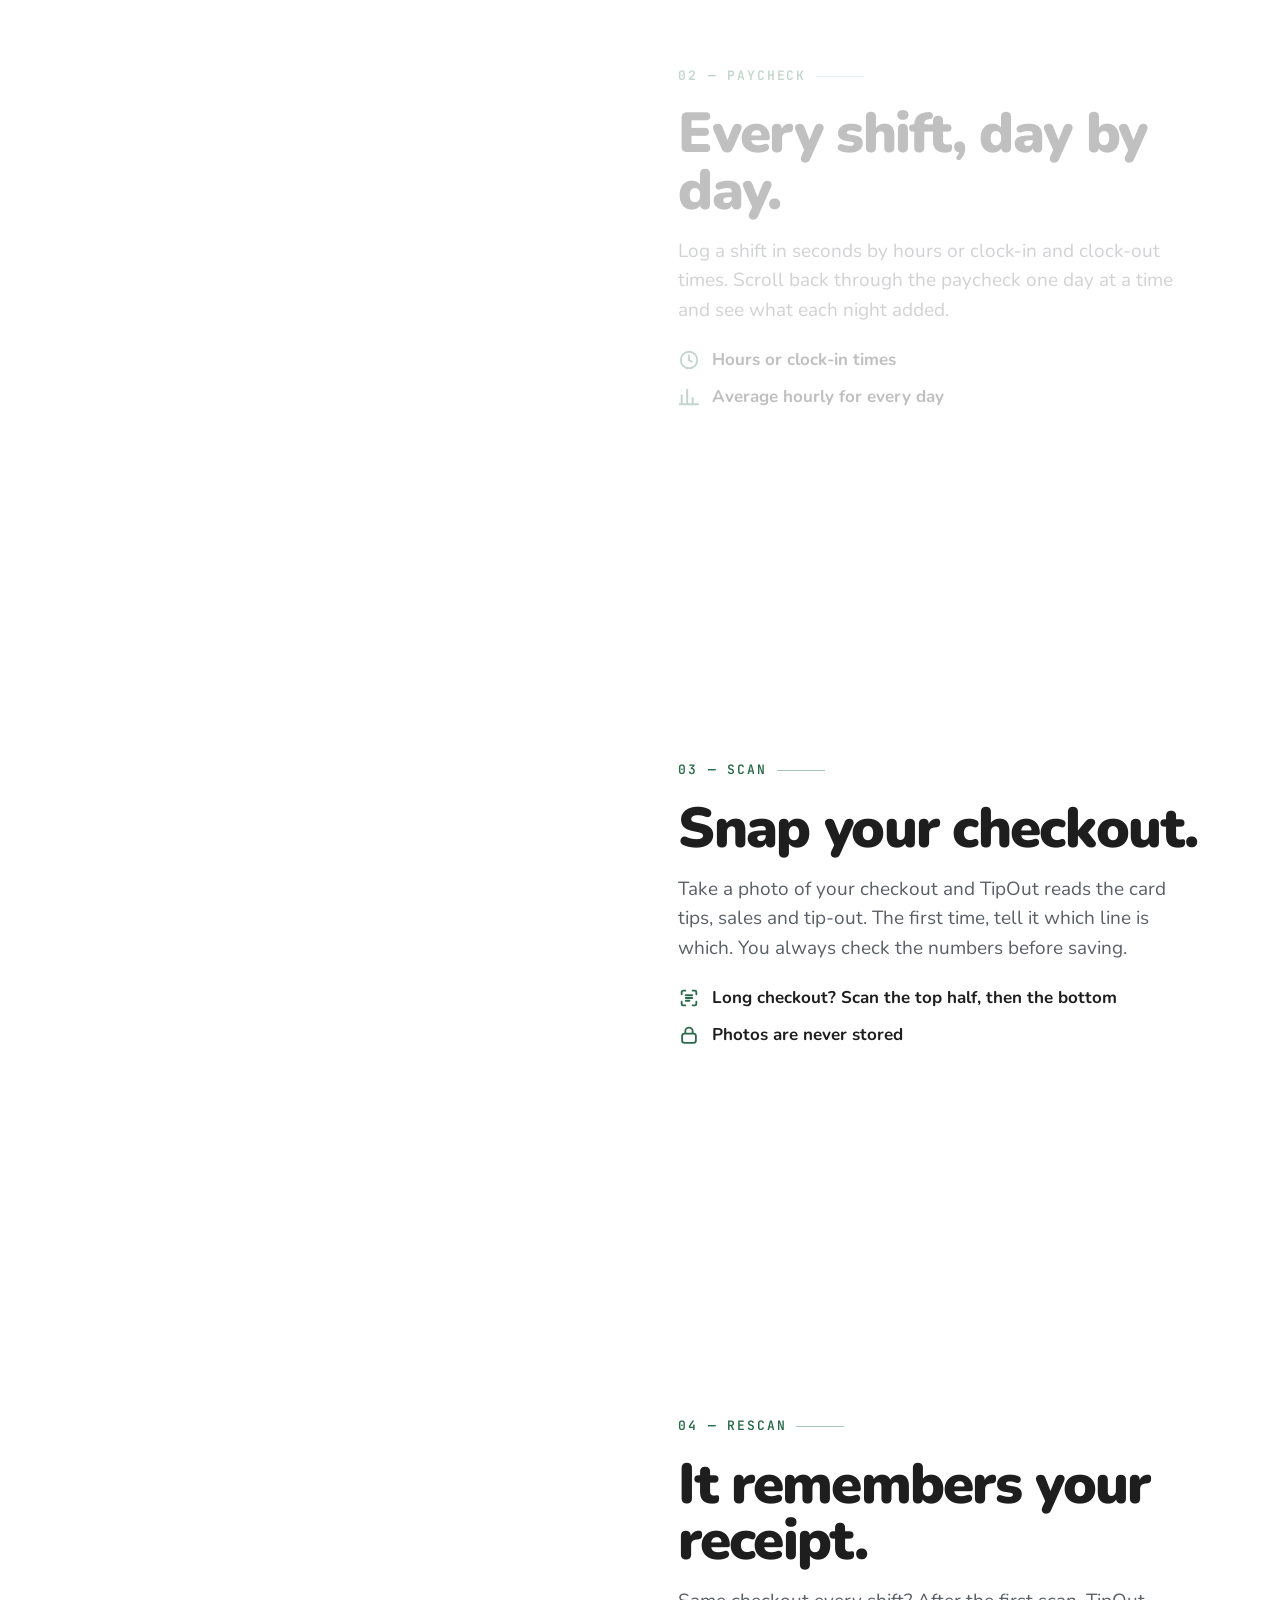
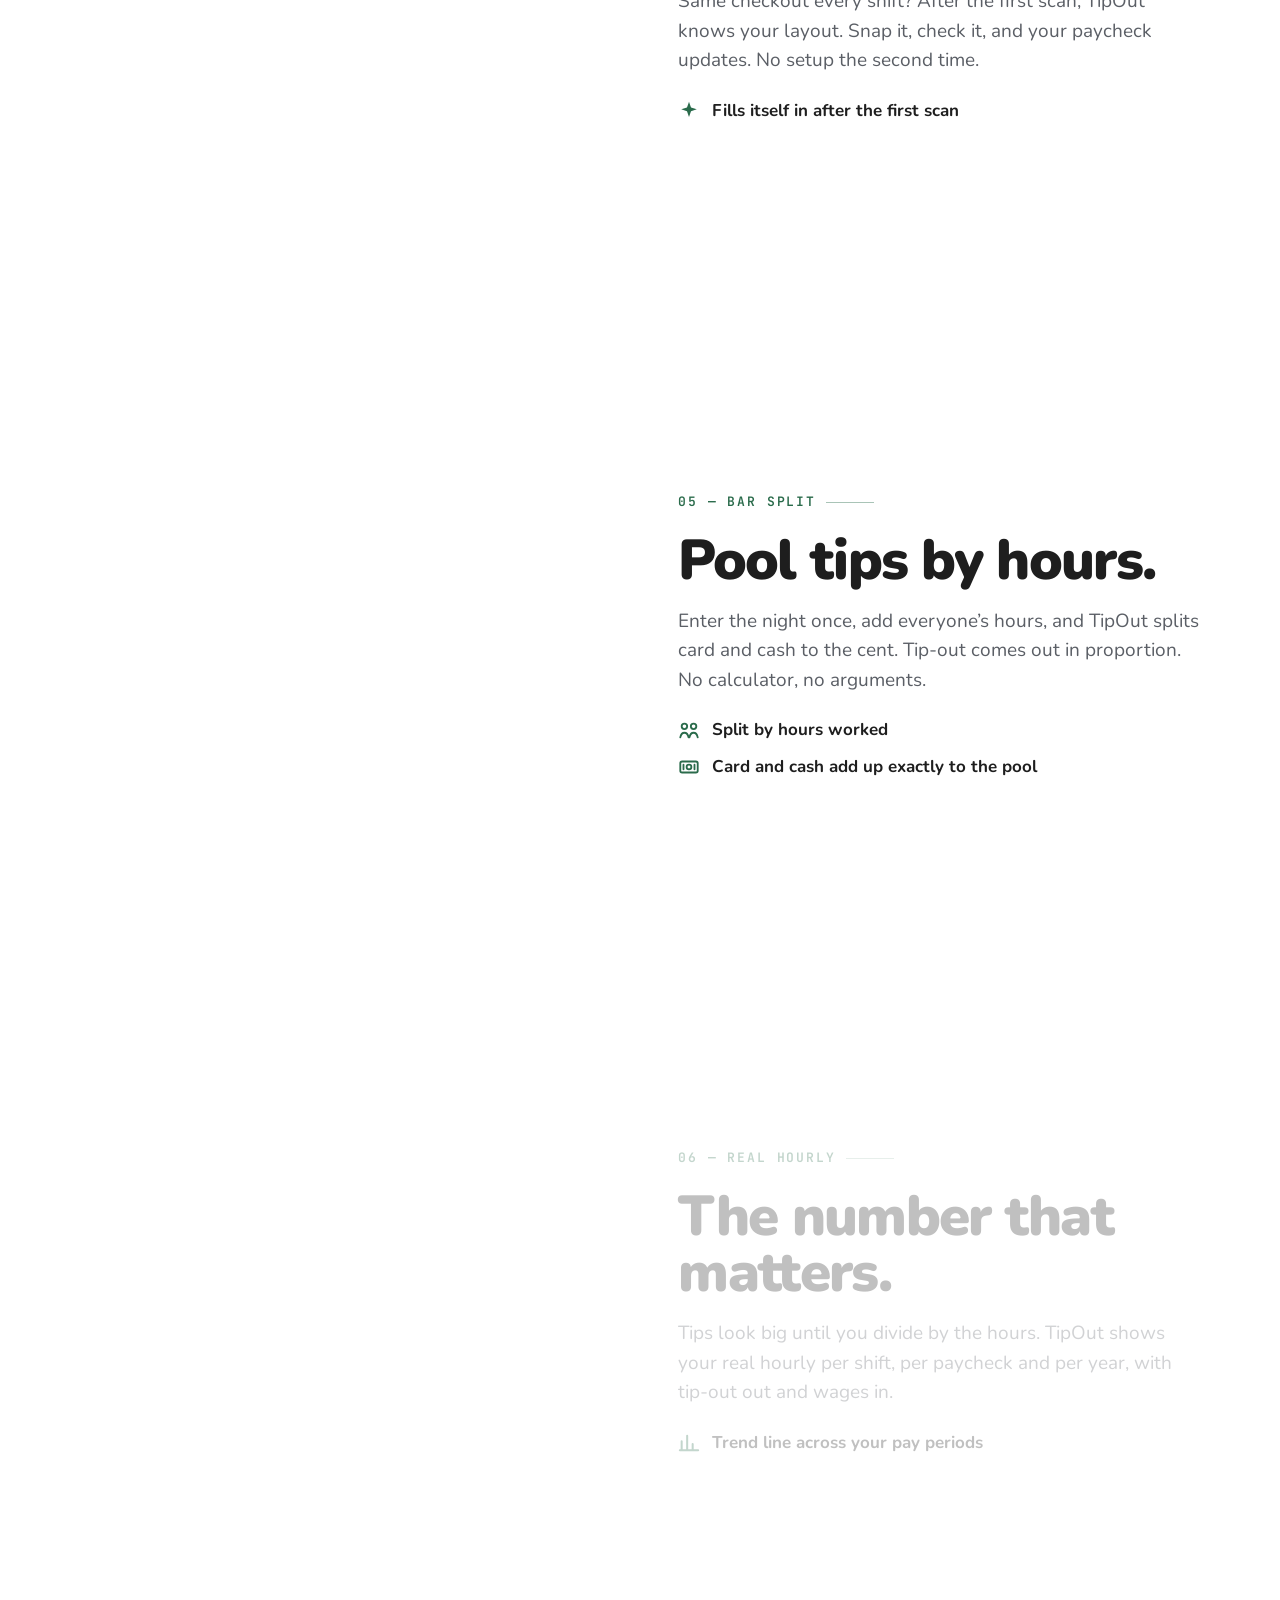
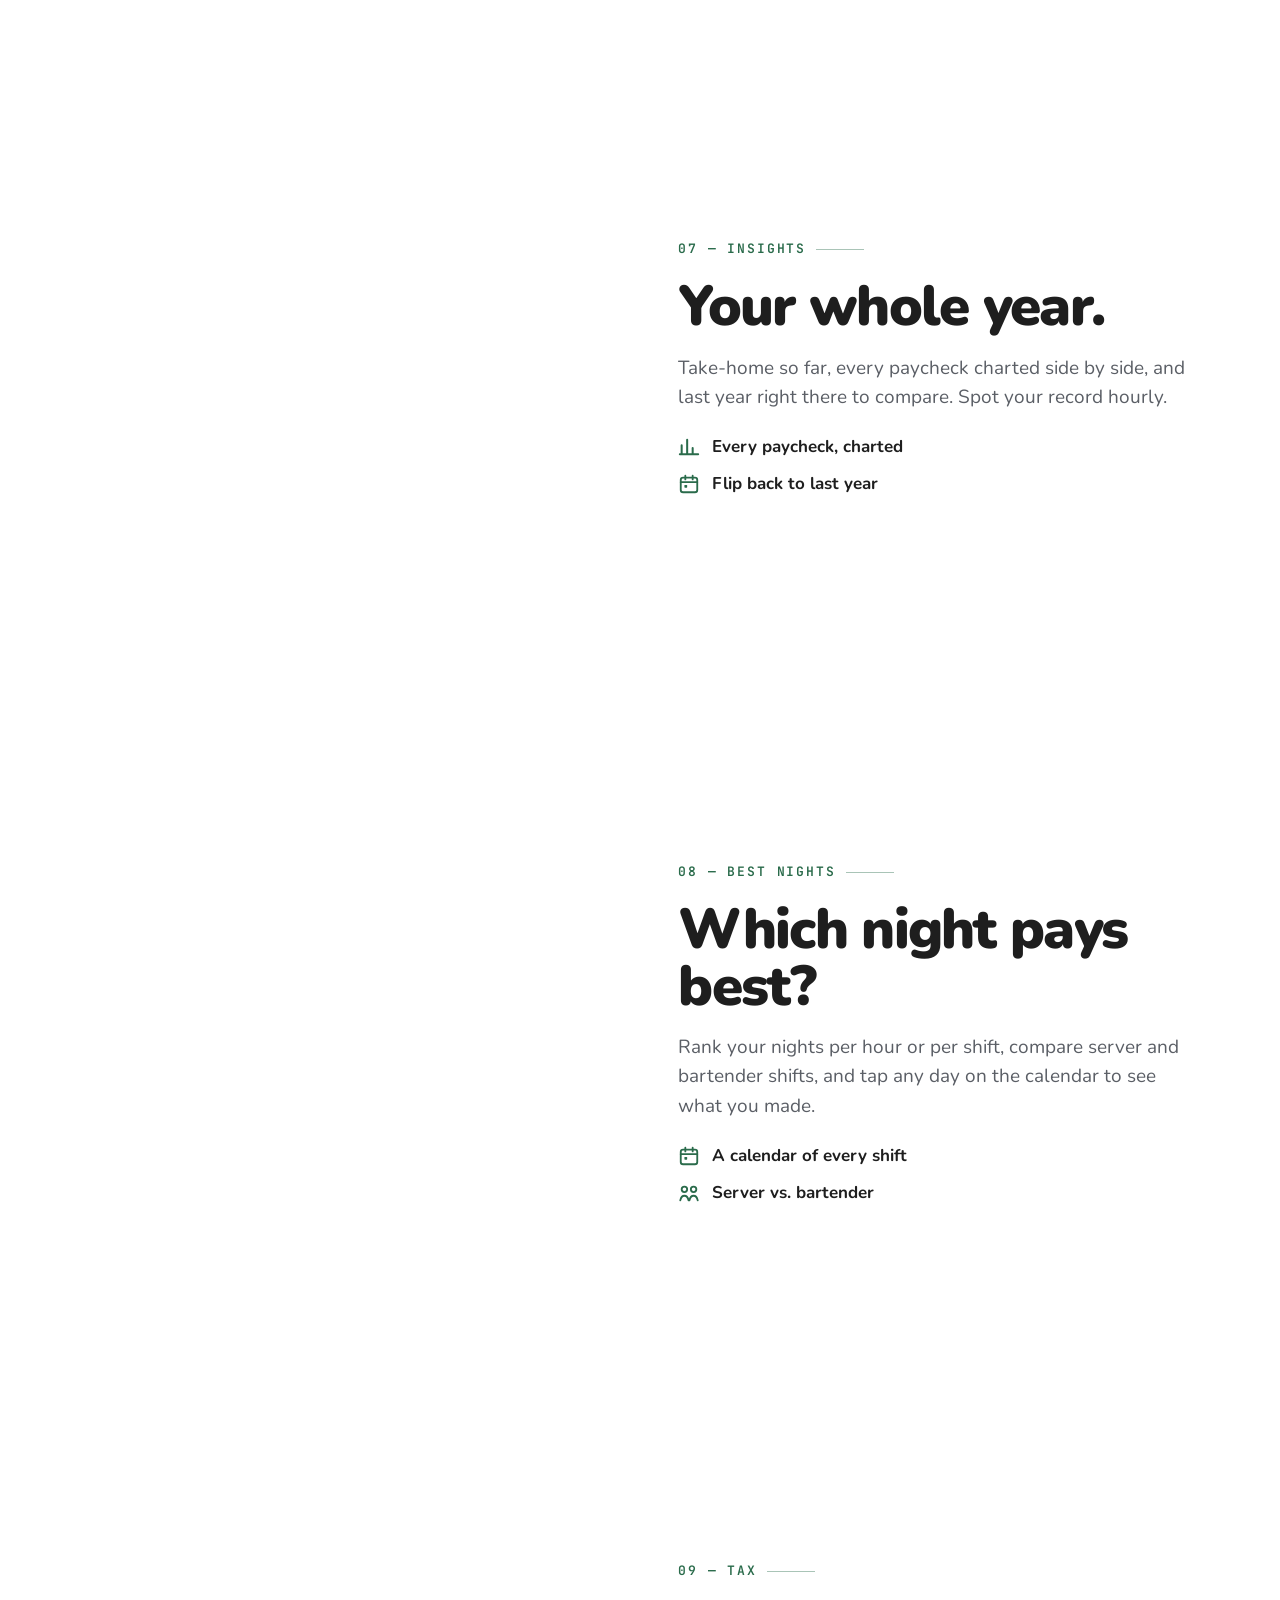
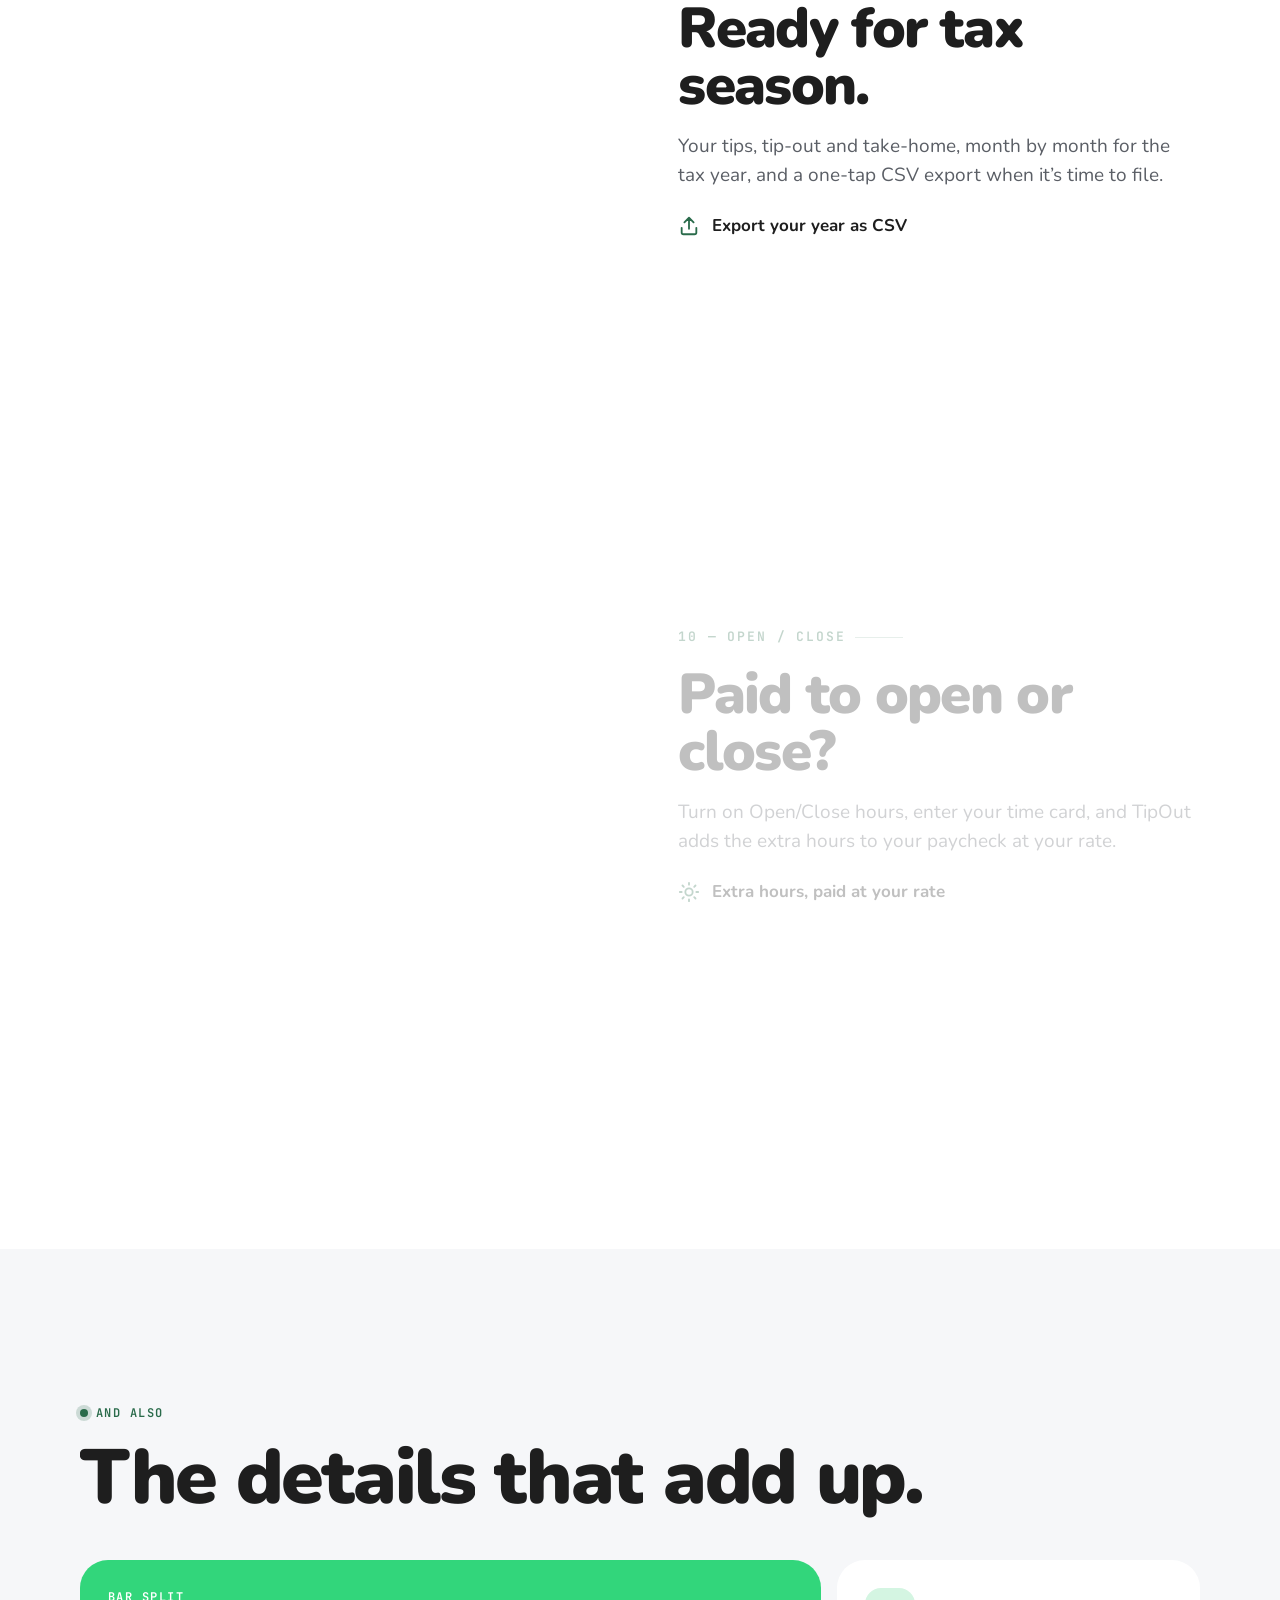
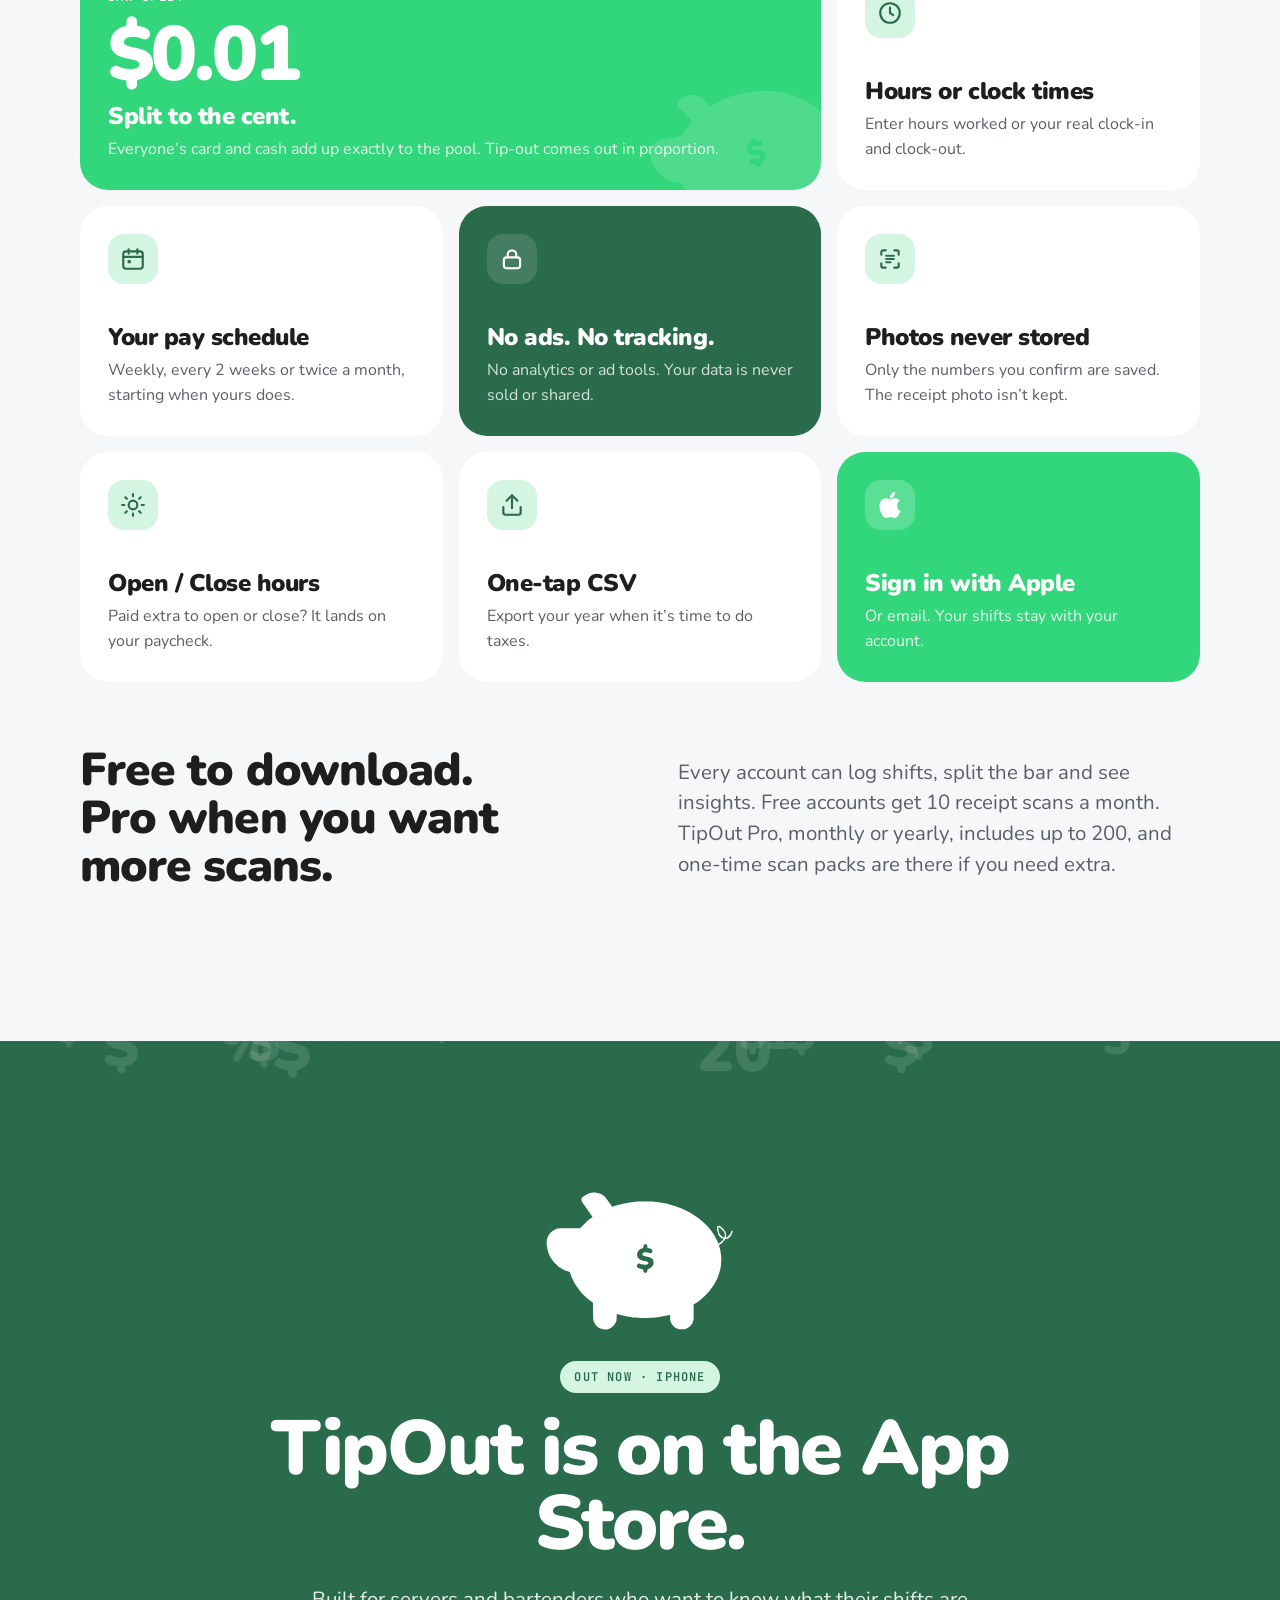
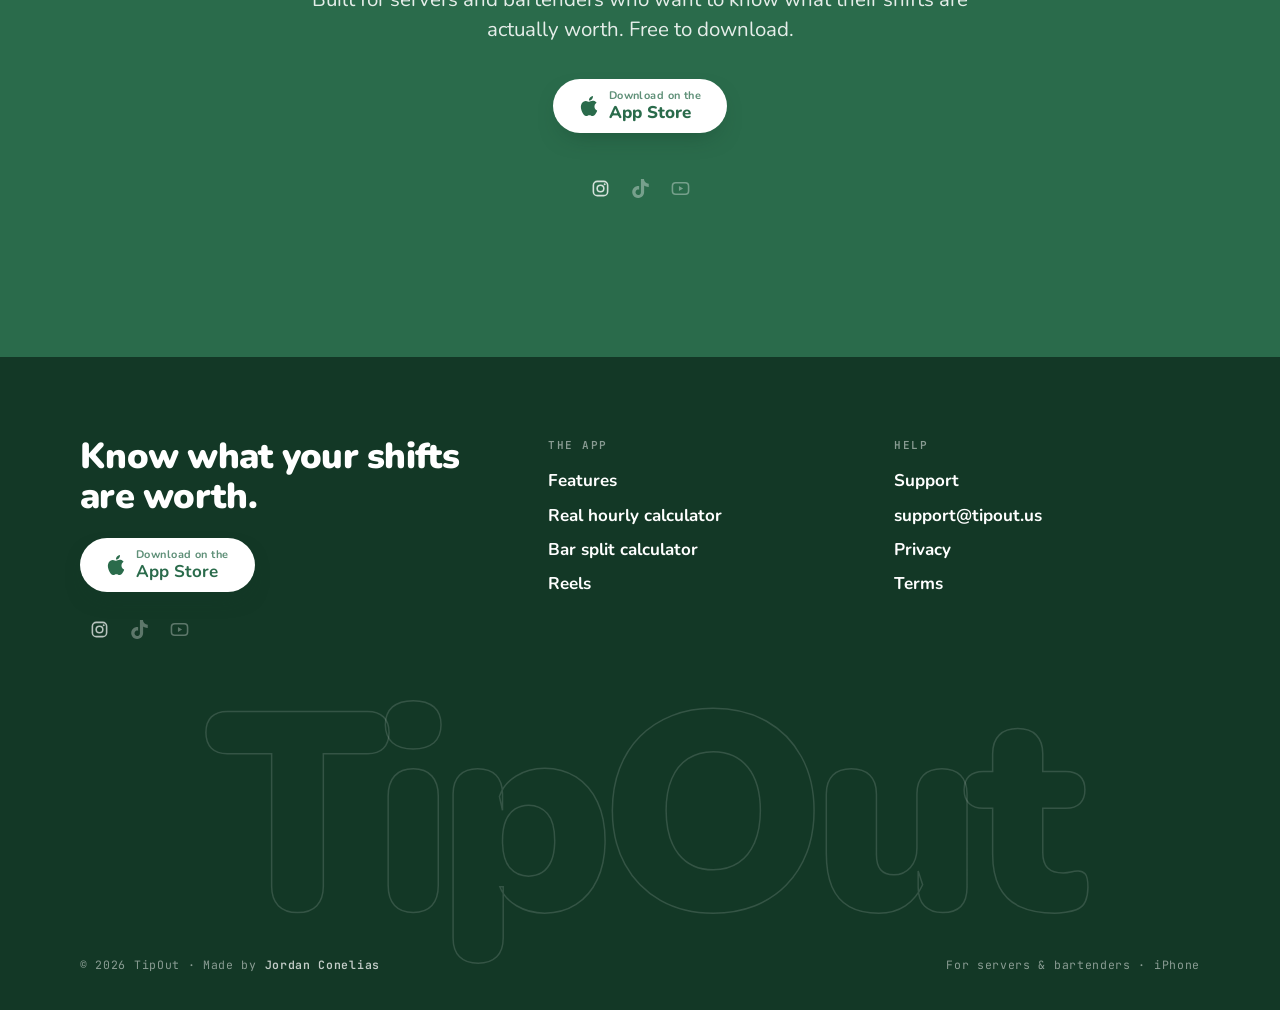
==== commit b0489170: "Restore the phone screen scale so the Dynamic Island sits right Scaling the clips up to crop their g" ====
--- a/features/index.html
+++ b/features/index.html
@@ -22,7 +22,7 @@
 <link rel="preconnect" href="https://fonts.googleapis.com">
 <link rel="preconnect" href="https://fonts.gstatic.com" crossorigin>
 <link href="https://fonts.googleapis.com/css2?family=JetBrains+Mono:wght@400;600;800&family=Nunito:wght@400;700;800;900&display=swap" rel="stylesheet">
-<link rel="stylesheet" href="/assets/site.css?v=5">
+<link rel="stylesheet" href="/assets/site.css?v=6">
 </head>
 <body>
 <a class="sr" href="#main">Skip to content</a>
@@ -201,6 +201,6 @@
     </div>
   </div>
 </footer>
-<script src="/assets/site.js?v=5"></script>
+<script src="/assets/site.js?v=6"></script>
 </body>
 </html>
--- a/assets/site.css
+++ b/assets/site.css
@@ -292,10 +292,10 @@
   content: ""; position: absolute; right: -2.2%; top: 26%; width: 2.2%; height: 11%; border-radius: 0 3px 3px 0; background: #1b1b1b;
 }
 .phone .screen { position: absolute; left: 3.4%; right: 3.4%; top: 1.63%; bottom: 1.63%; border-radius: 13% / 6%; overflow: hidden; background: #0b0b0b; isolation: isolate; }
-.phone .screen img, .phone .screen video { position: absolute; inset: 0; width: 100%; height: 100%; object-fit: cover; transform: scale(1.03); }
+.phone .screen img, .phone .screen video { position: absolute; inset: 0; width: 100%; height: 100%; object-fit: cover; }
 .phone .screen video { opacity: 0; transition: opacity .5s; }
 .phone .screen video.ready { opacity: 1; }
-.phone .screen::after { content: ""; position: absolute; inset: 0; background: linear-gradient(130deg, rgba(255,255,255,.14), transparent 40%); pointer-events: none; }
+.phone .screen::after { content: ""; position: absolute; inset: 0; border-radius: inherit; box-shadow: inset 0 0 0 2px #0b0b0b; background: linear-gradient(130deg, rgba(255,255,255,.14), transparent 40%); pointer-events: none; }
 
 /* ---------- Ticker ---------- */
 .tw { overflow: hidden; padding: 24px 0; margin: -24px 0; position: relative; z-index: 3; }
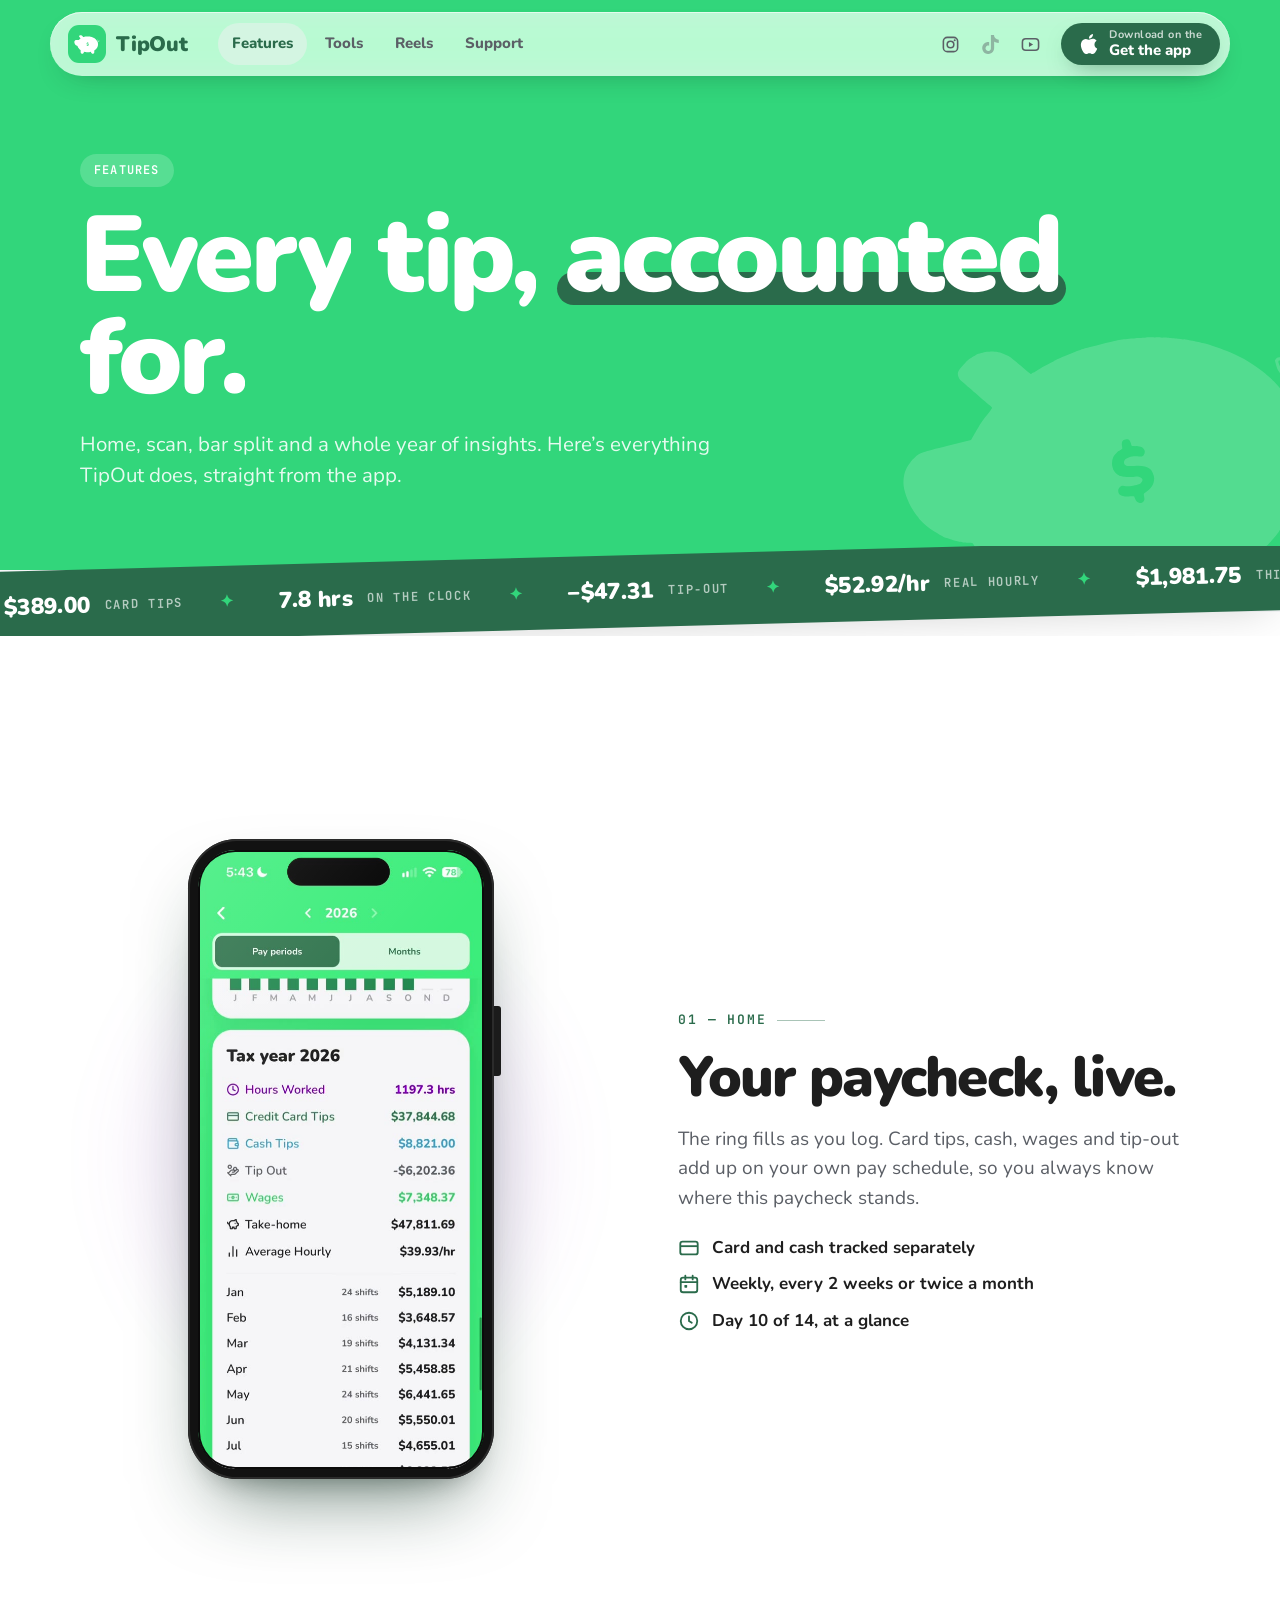
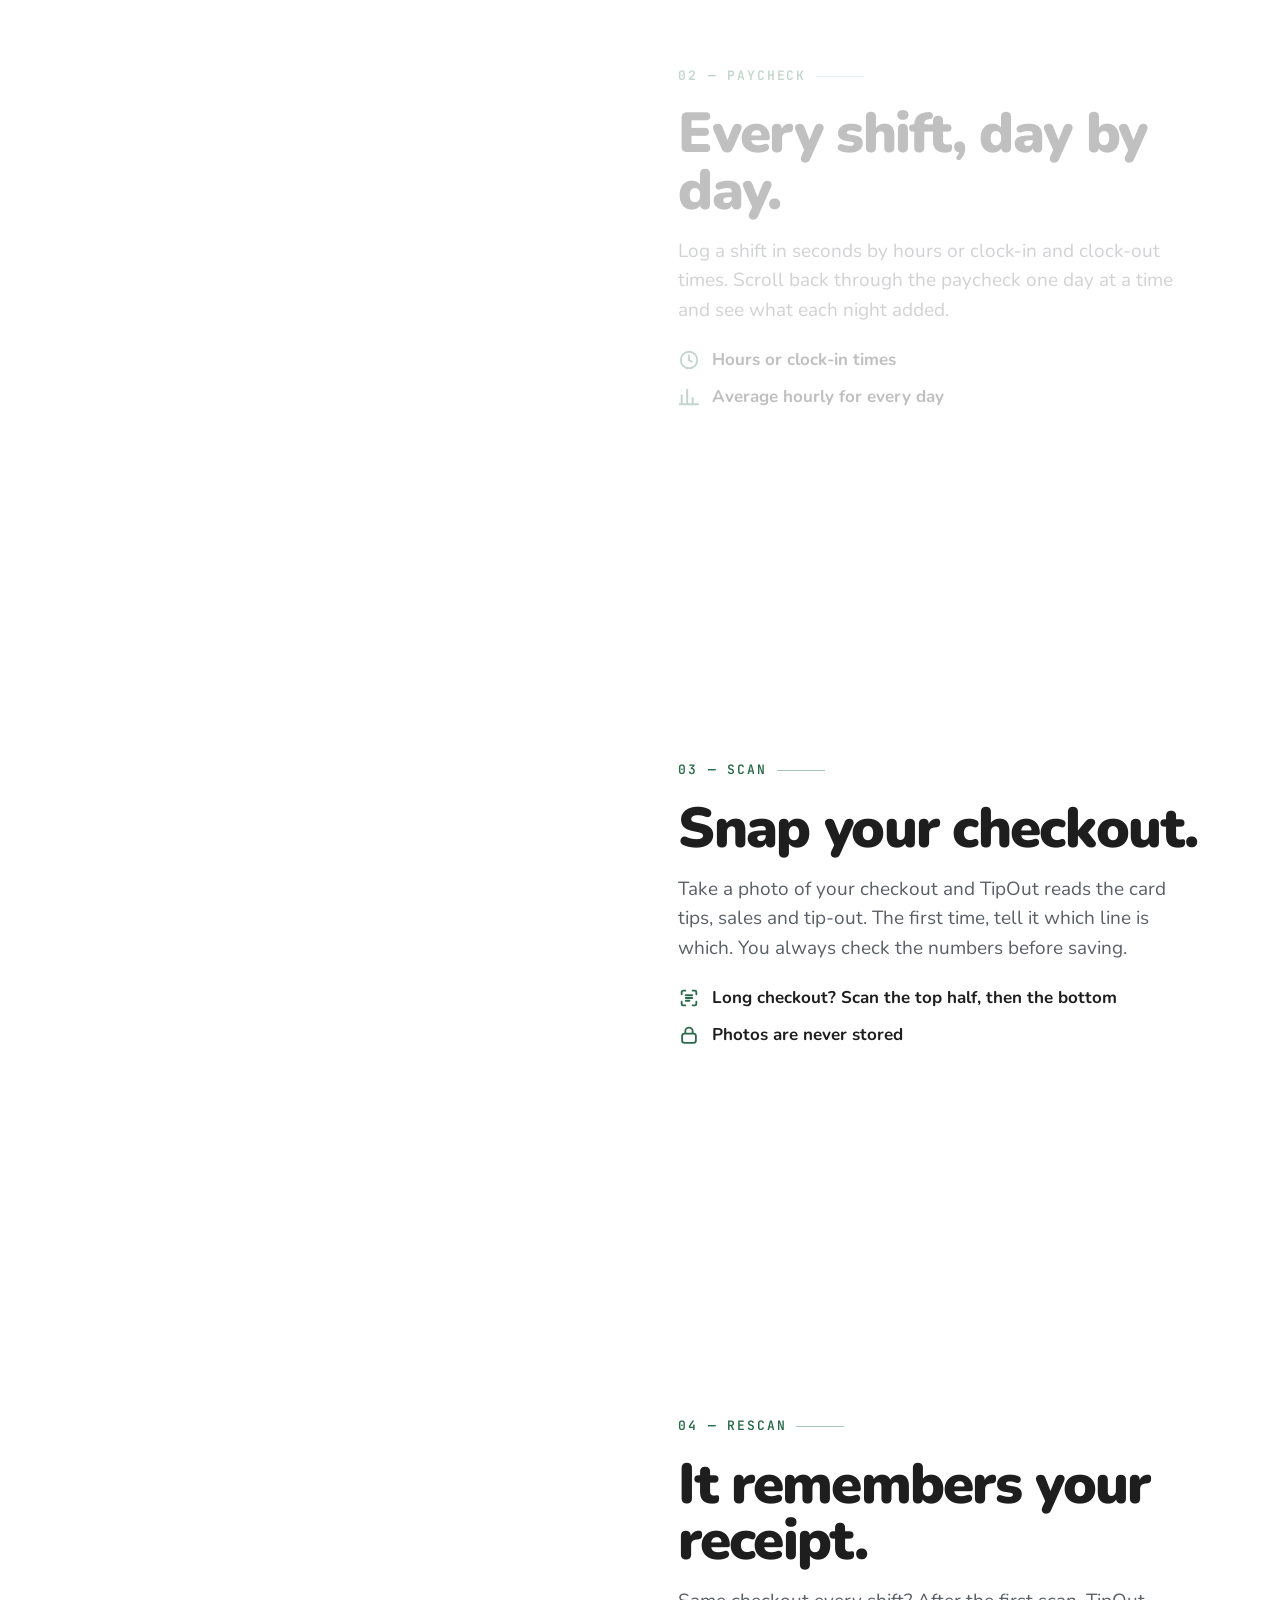
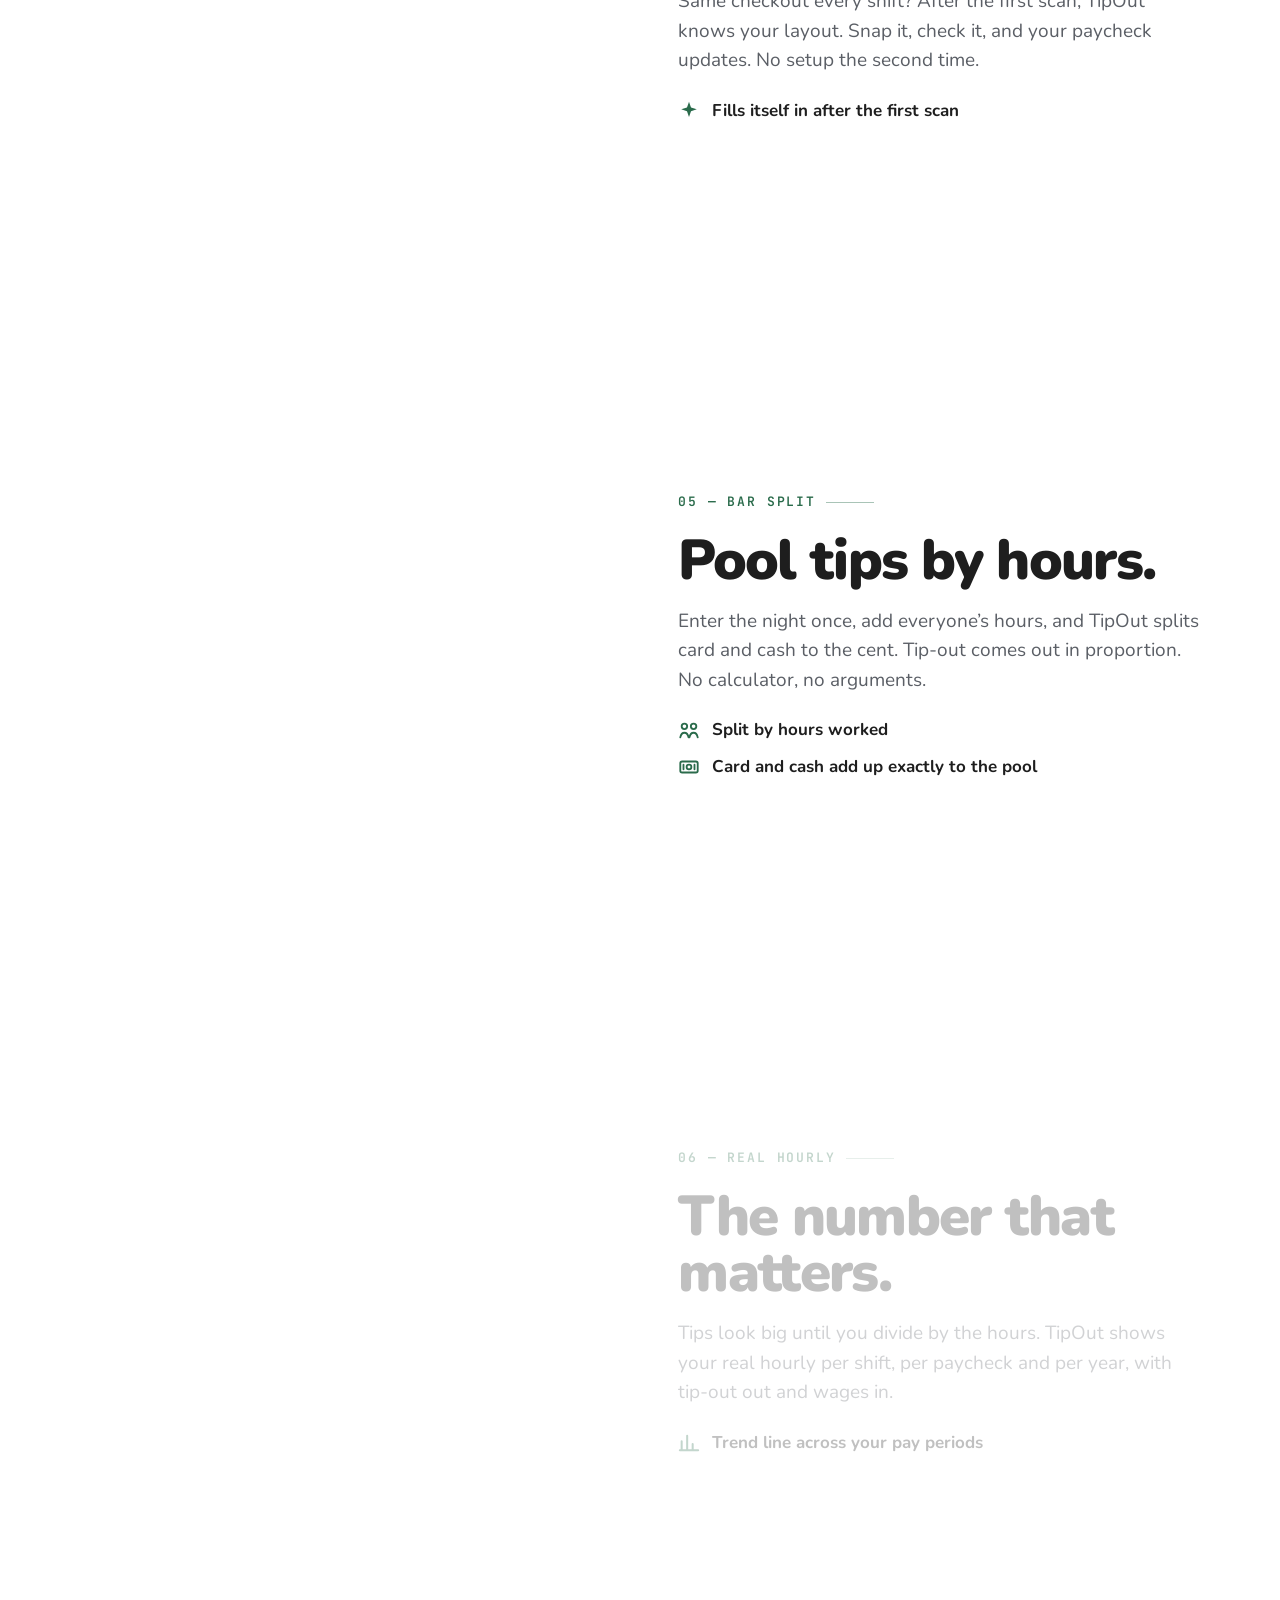
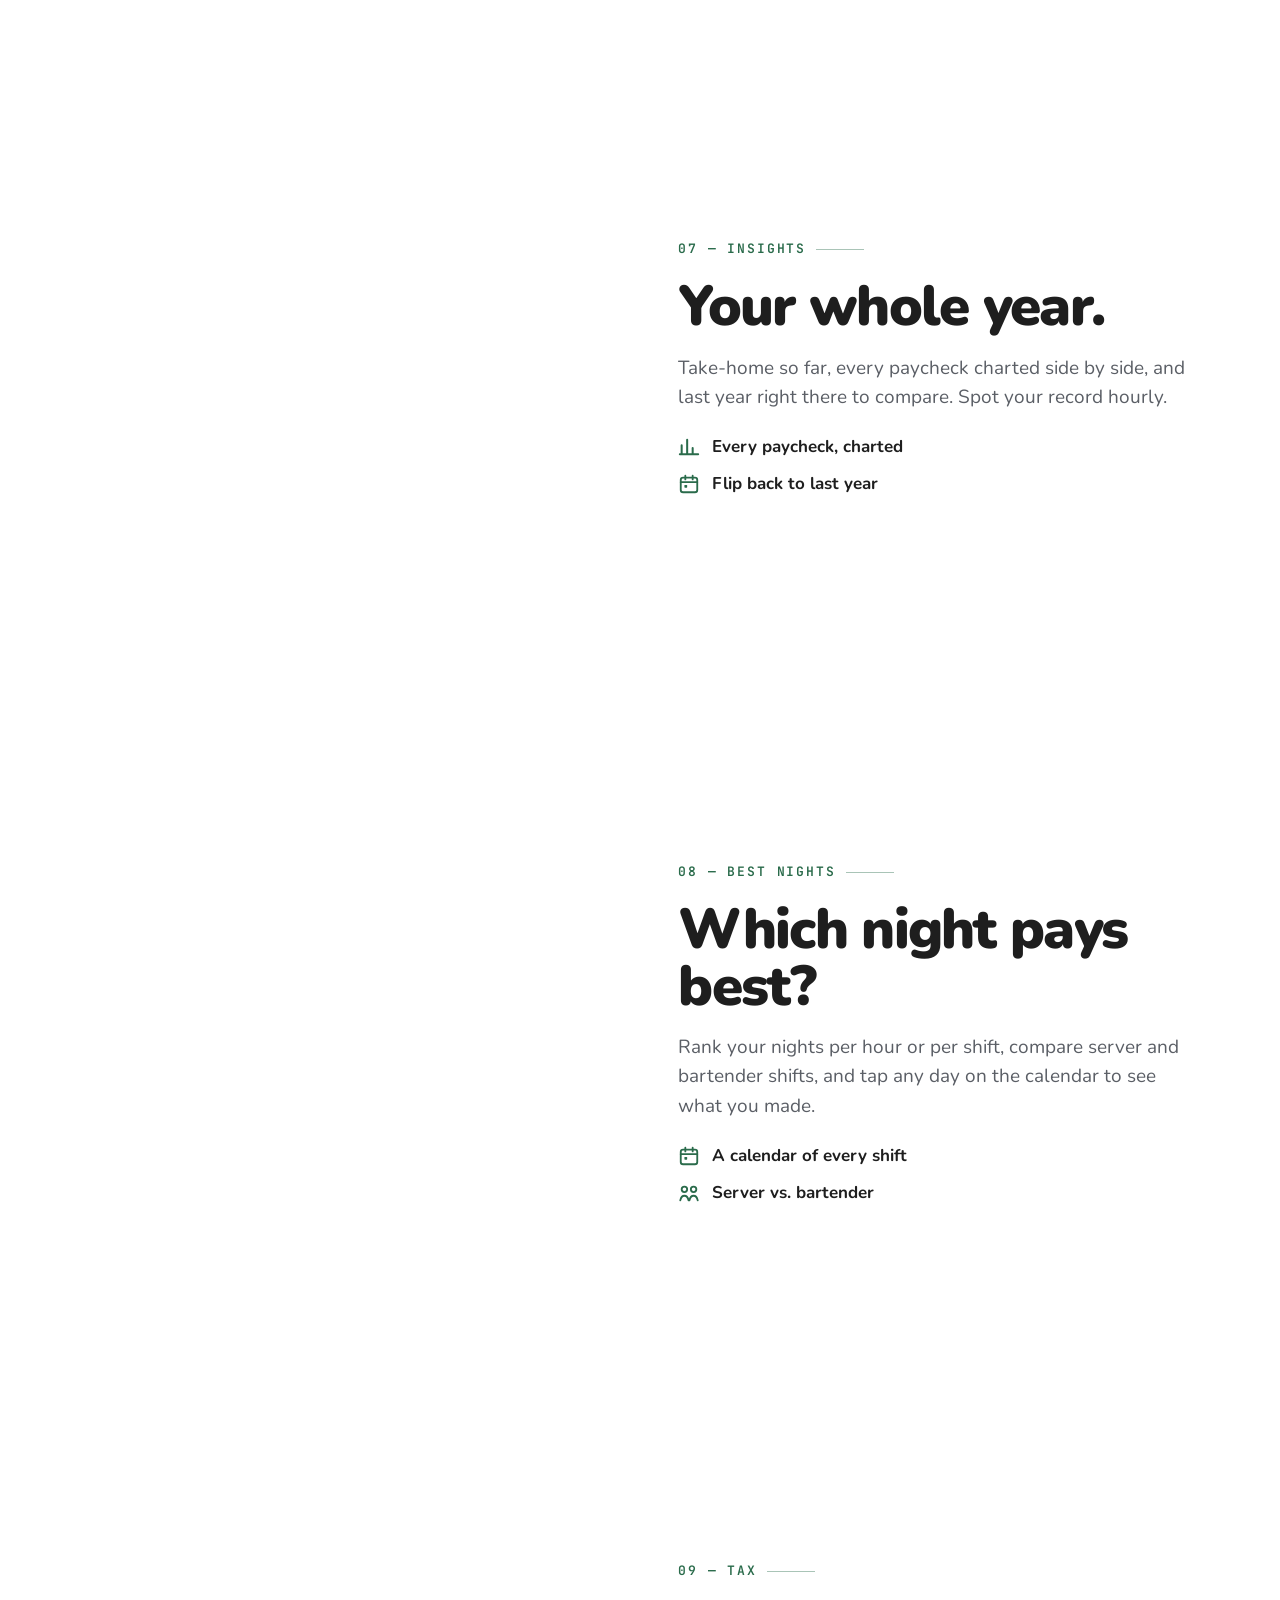
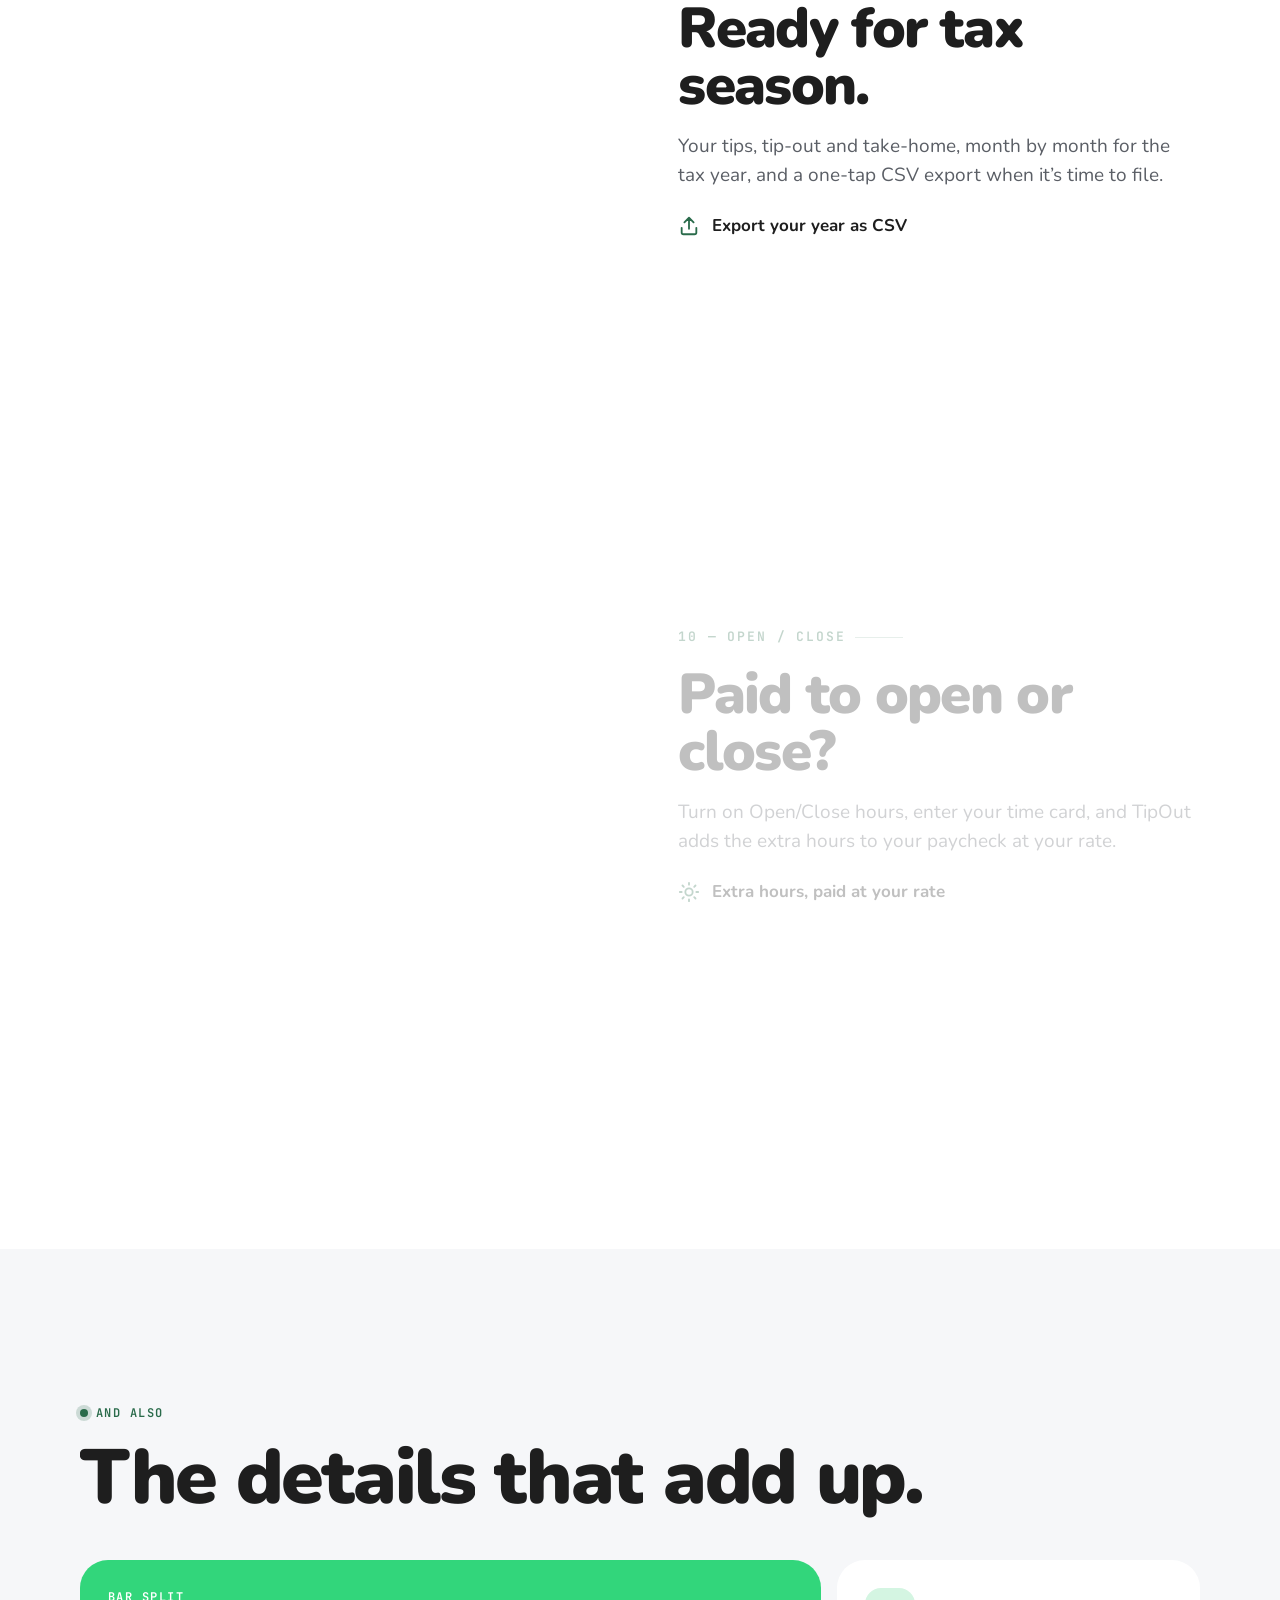
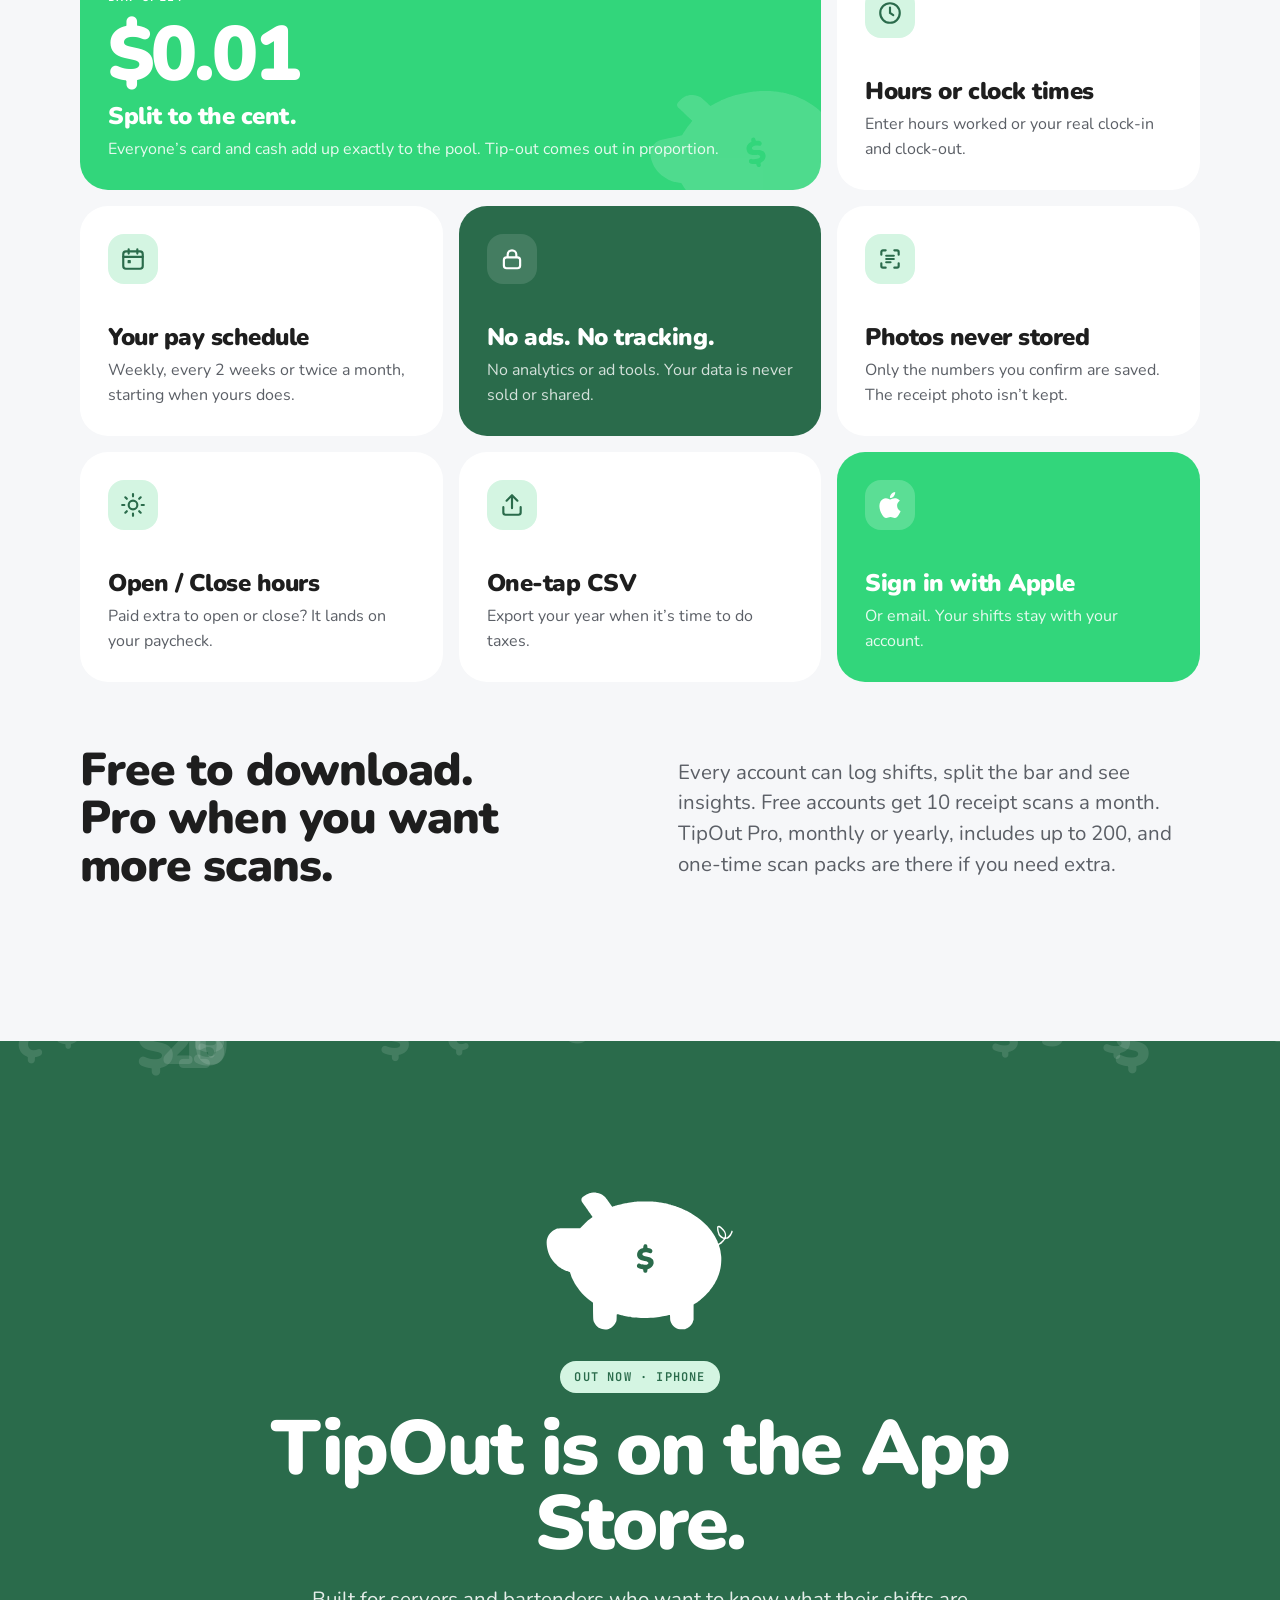
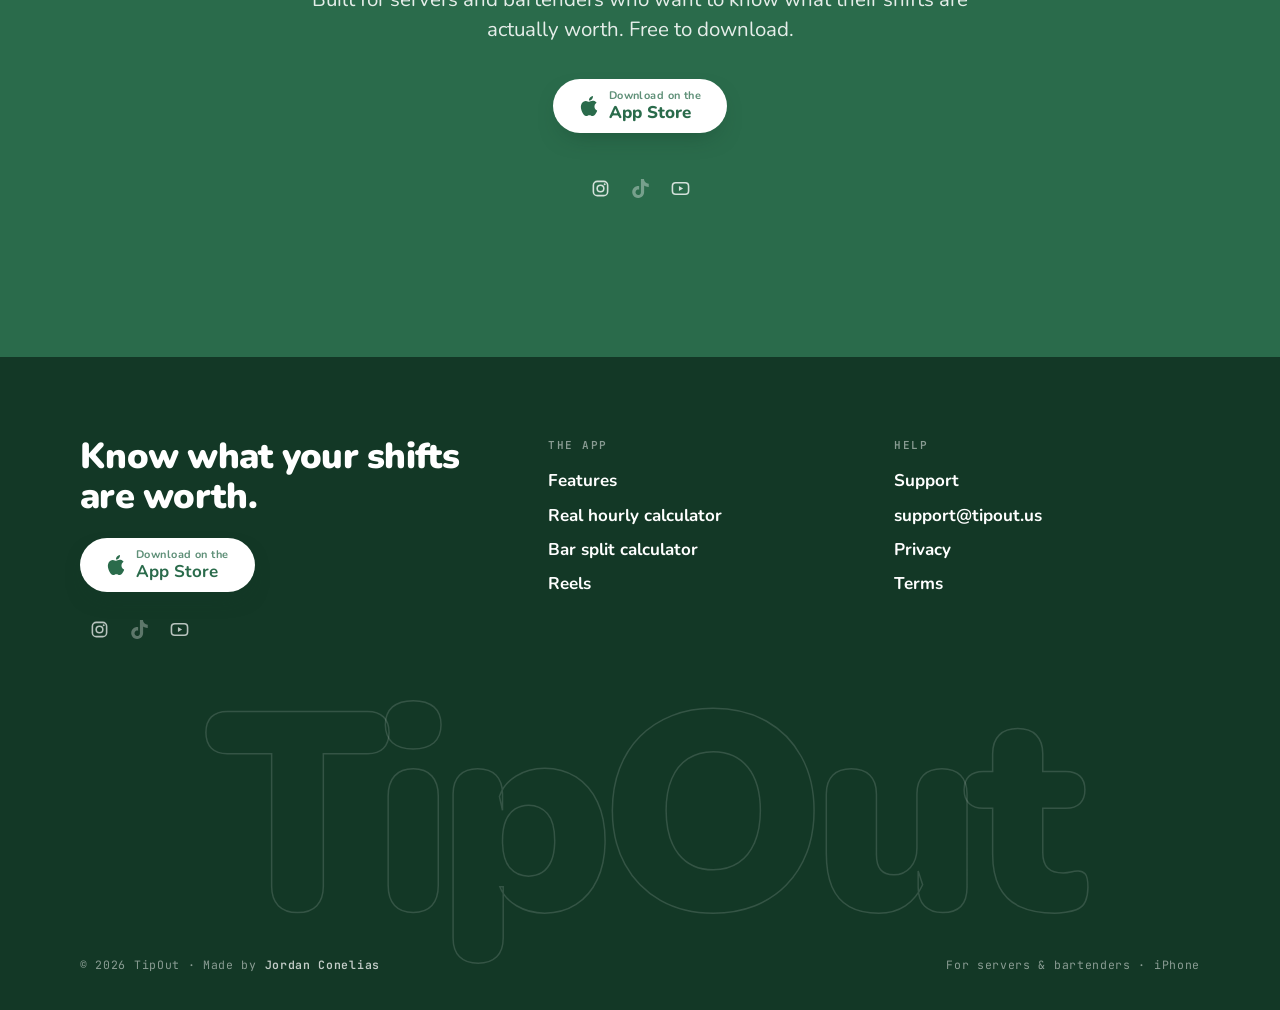
==== commit 9372ad3a: "Link the TipOut YouTube channel Co-Authored-By: Claude Opus 5.5 (1M context) <noreply@anthropic.com>" ====
--- a/features/index.html
+++ b/features/index.html
@@ -22,7 +22,7 @@
 <link rel="preconnect" href="https://fonts.googleapis.com">
 <link rel="preconnect" href="https://fonts.gstatic.com" crossorigin>
 <link href="https://fonts.googleapis.com/css2?family=JetBrains+Mono:wght@400;600;800&family=Nunito:wght@400;700;800;900&display=swap" rel="stylesheet">
-<link rel="stylesheet" href="/assets/site.css?v=6">
+<link rel="stylesheet" href="/assets/site.css?v=7">
 </head>
 <body>
 <a class="sr" href="#main">Skip to content</a>
@@ -201,6 +201,6 @@
     </div>
   </div>
 </footer>
-<script src="/assets/site.js?v=6"></script>
+<script src="/assets/site.js?v=7"></script>
 </body>
 </html>
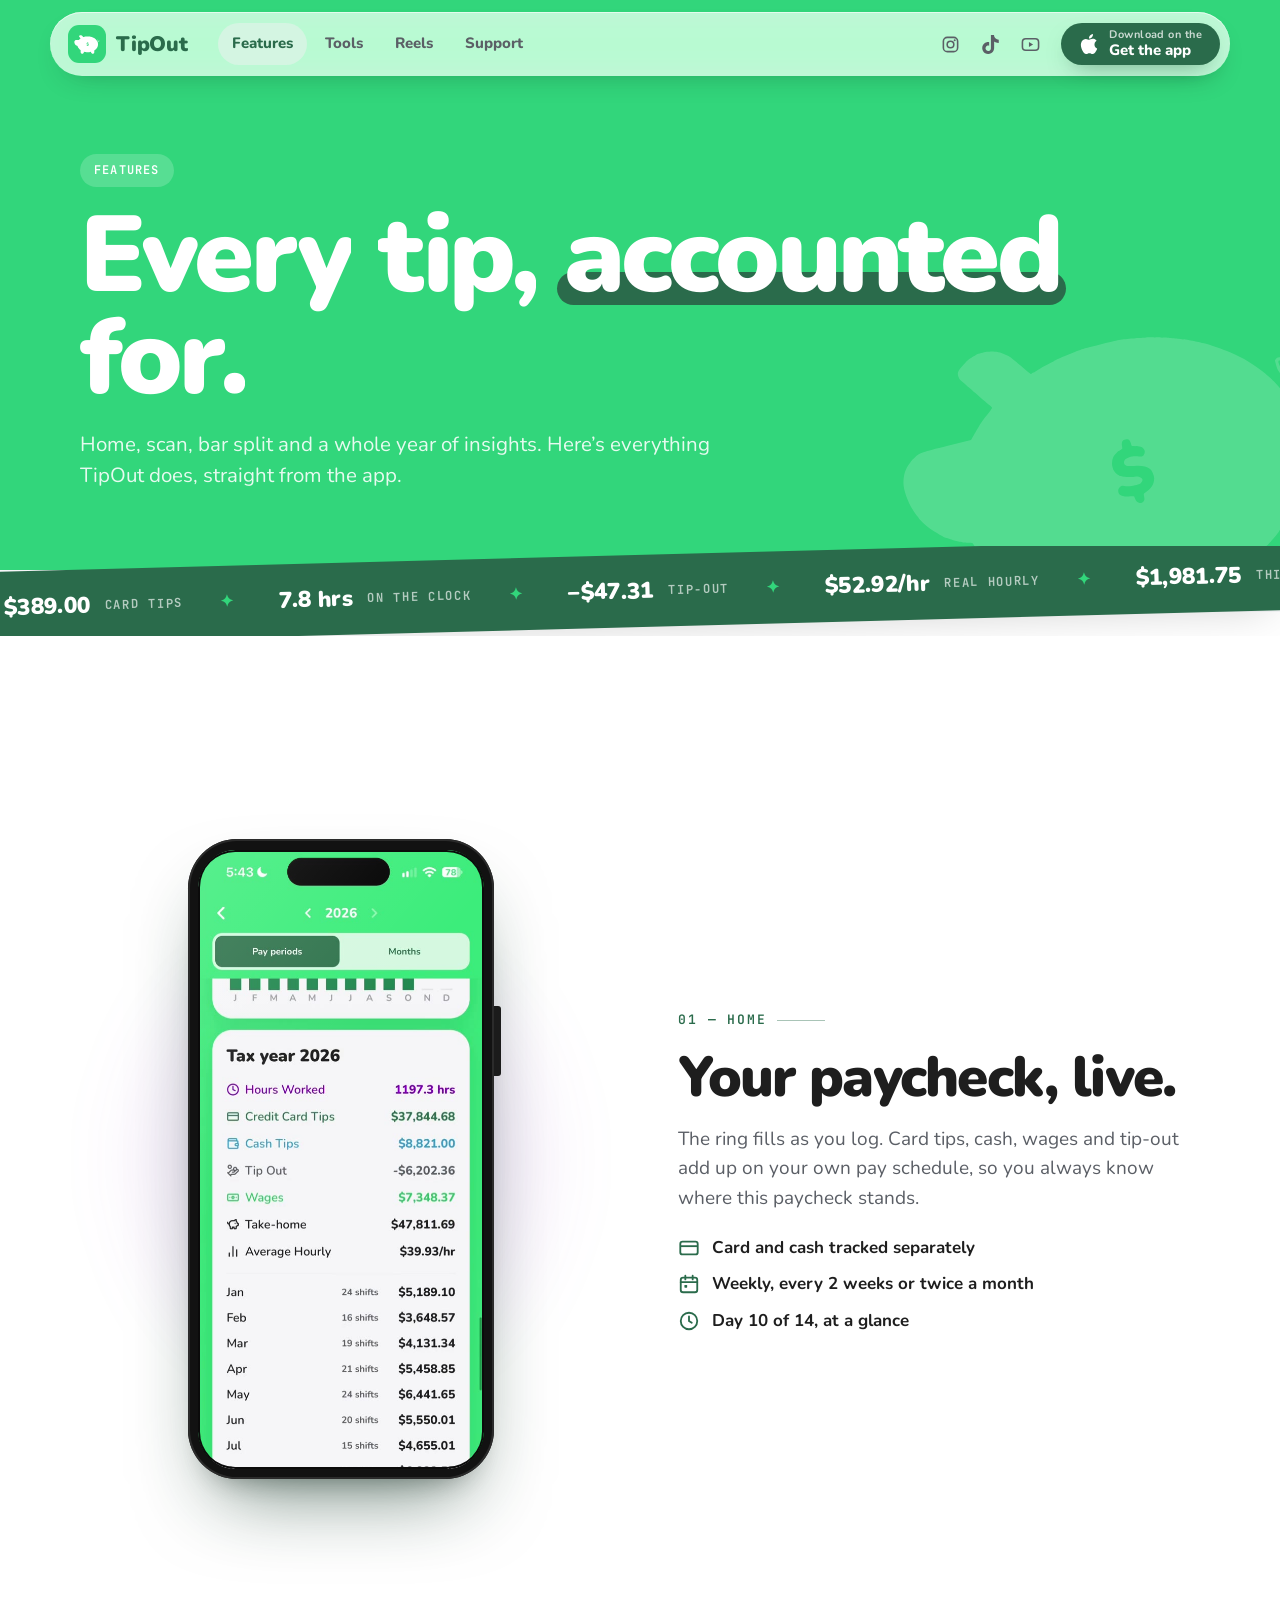
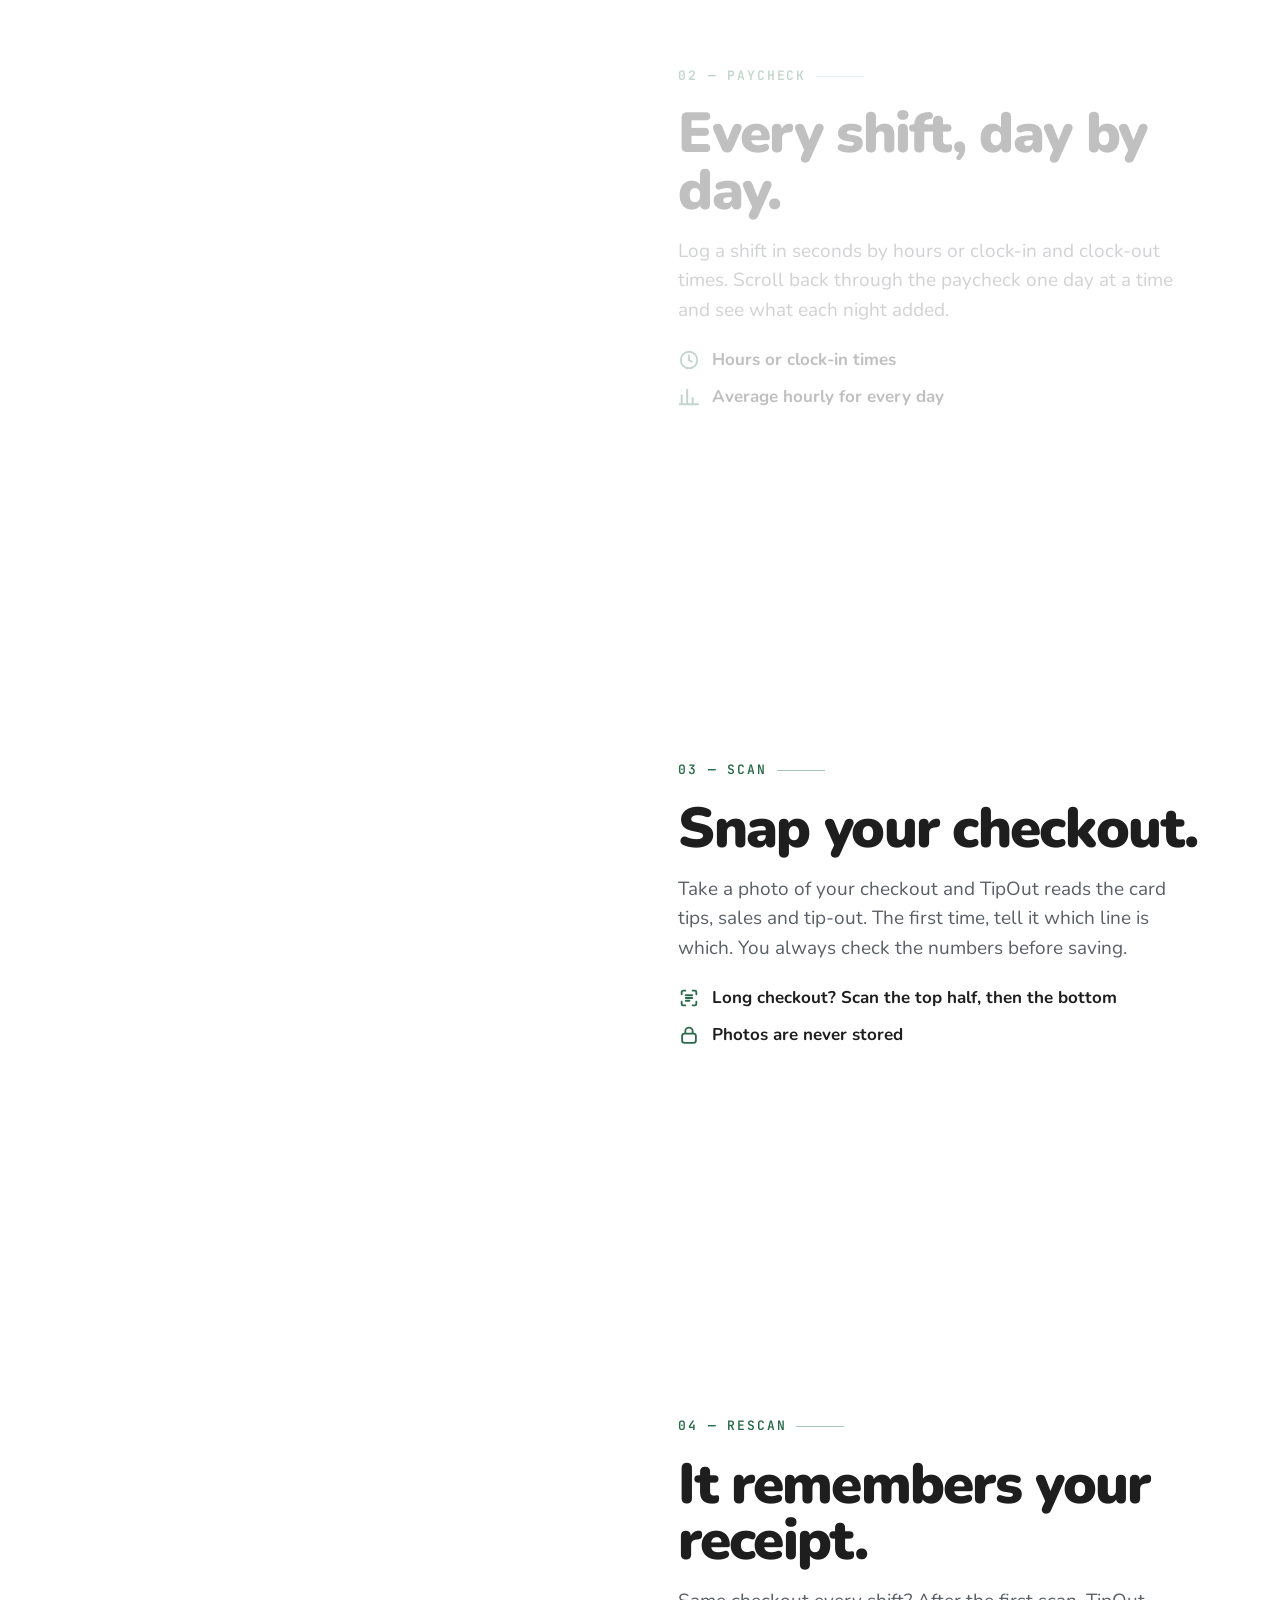
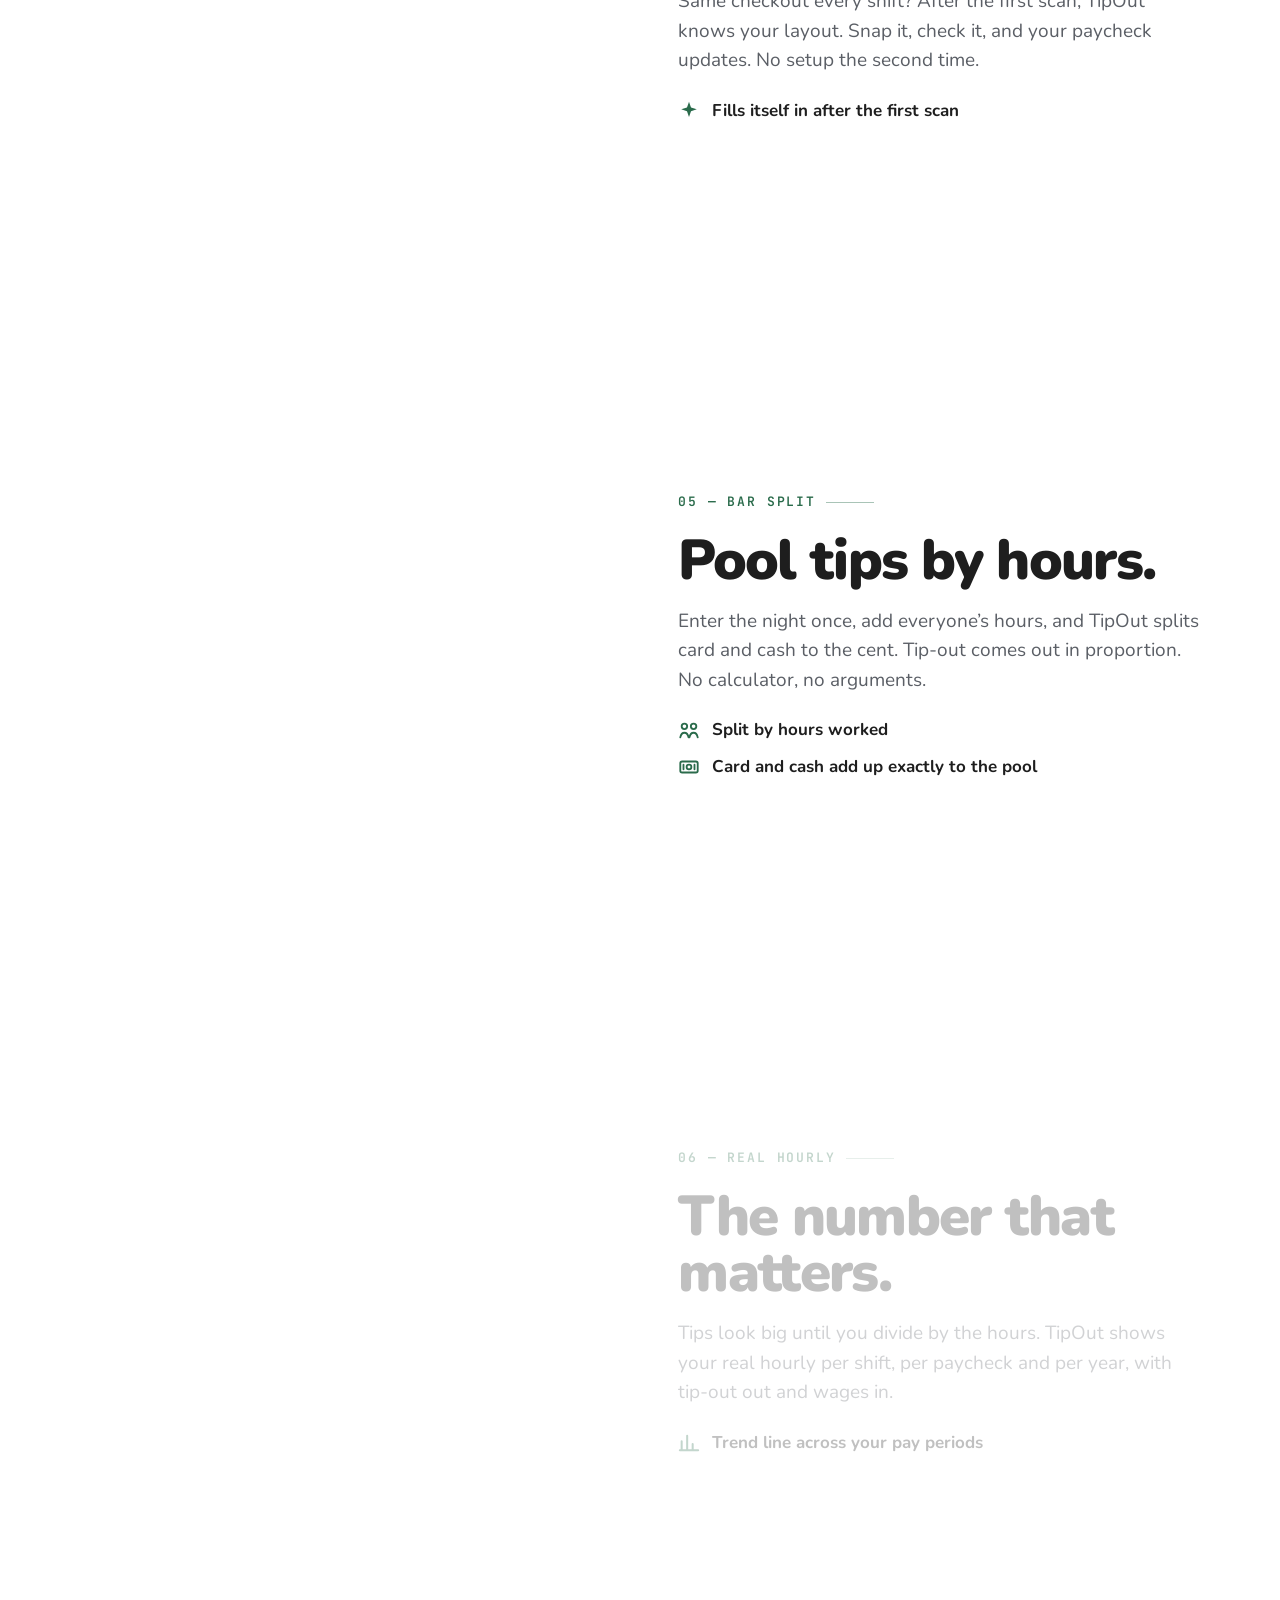
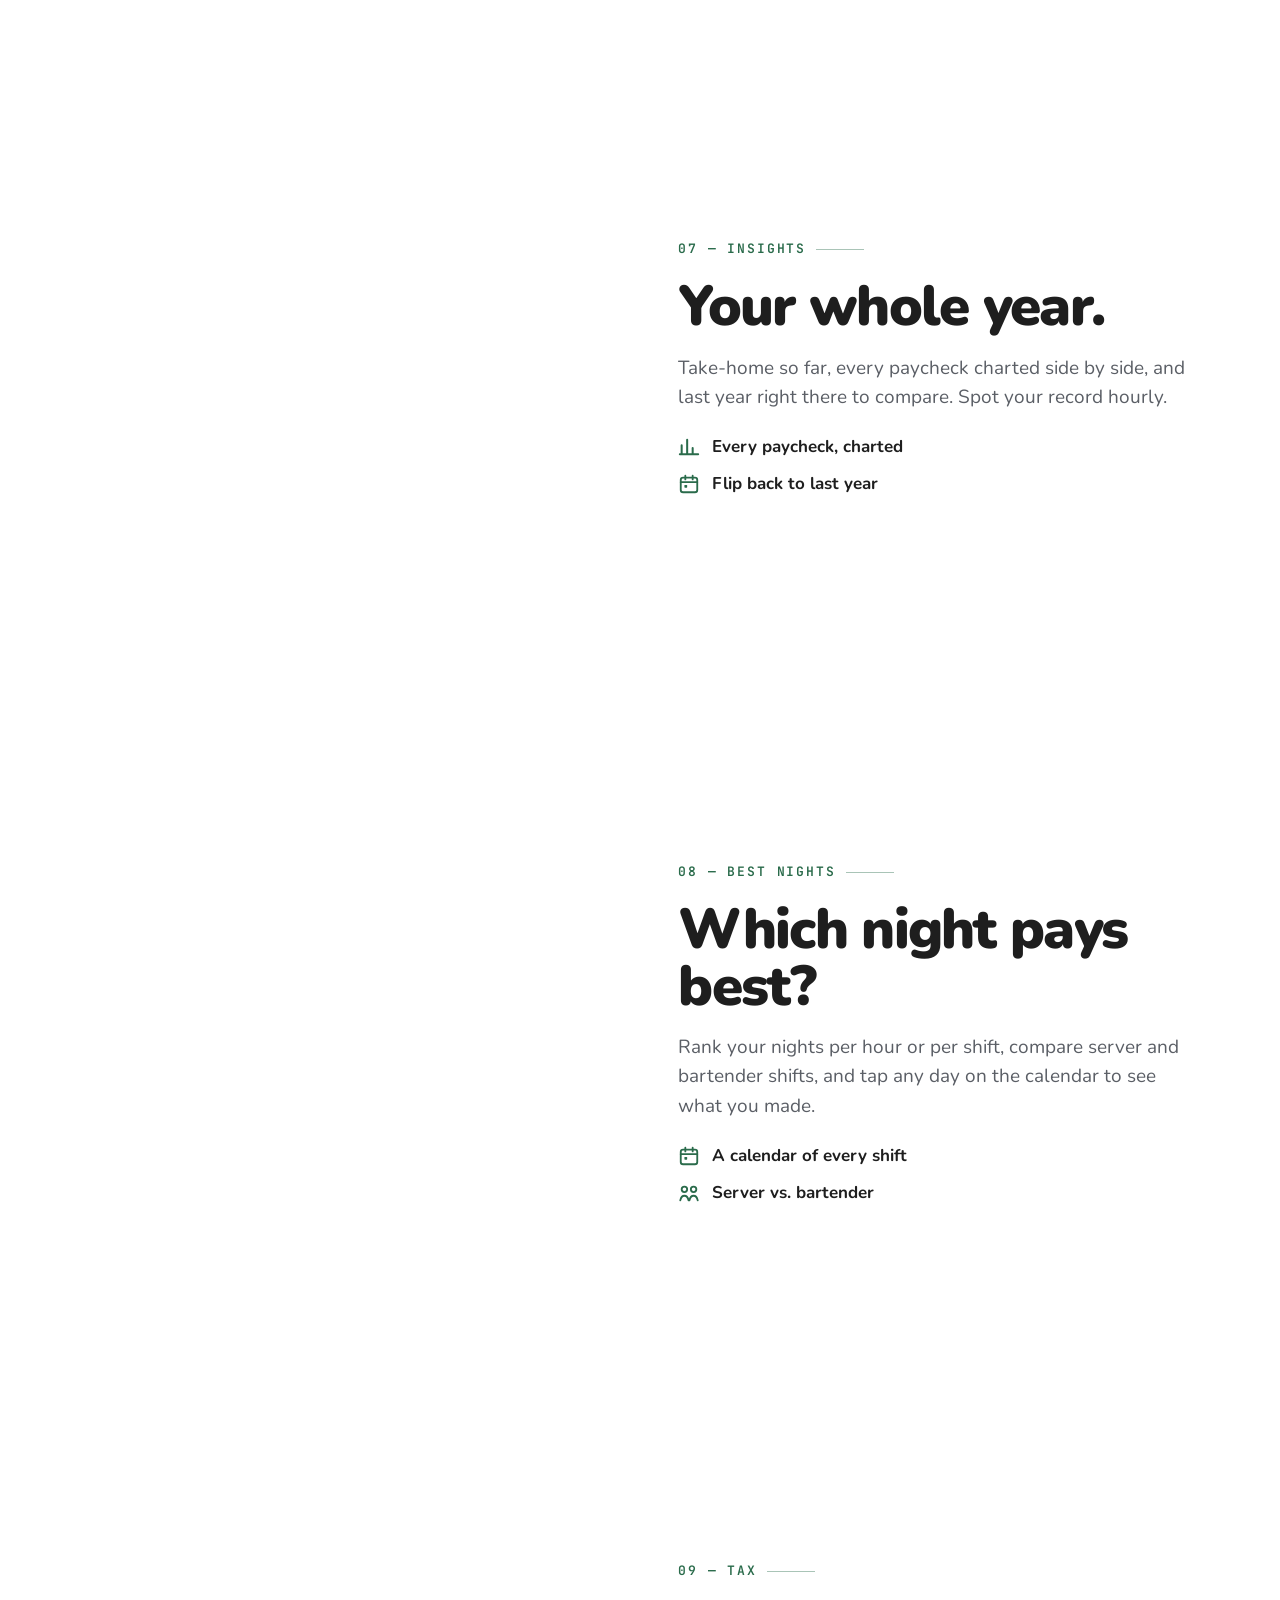
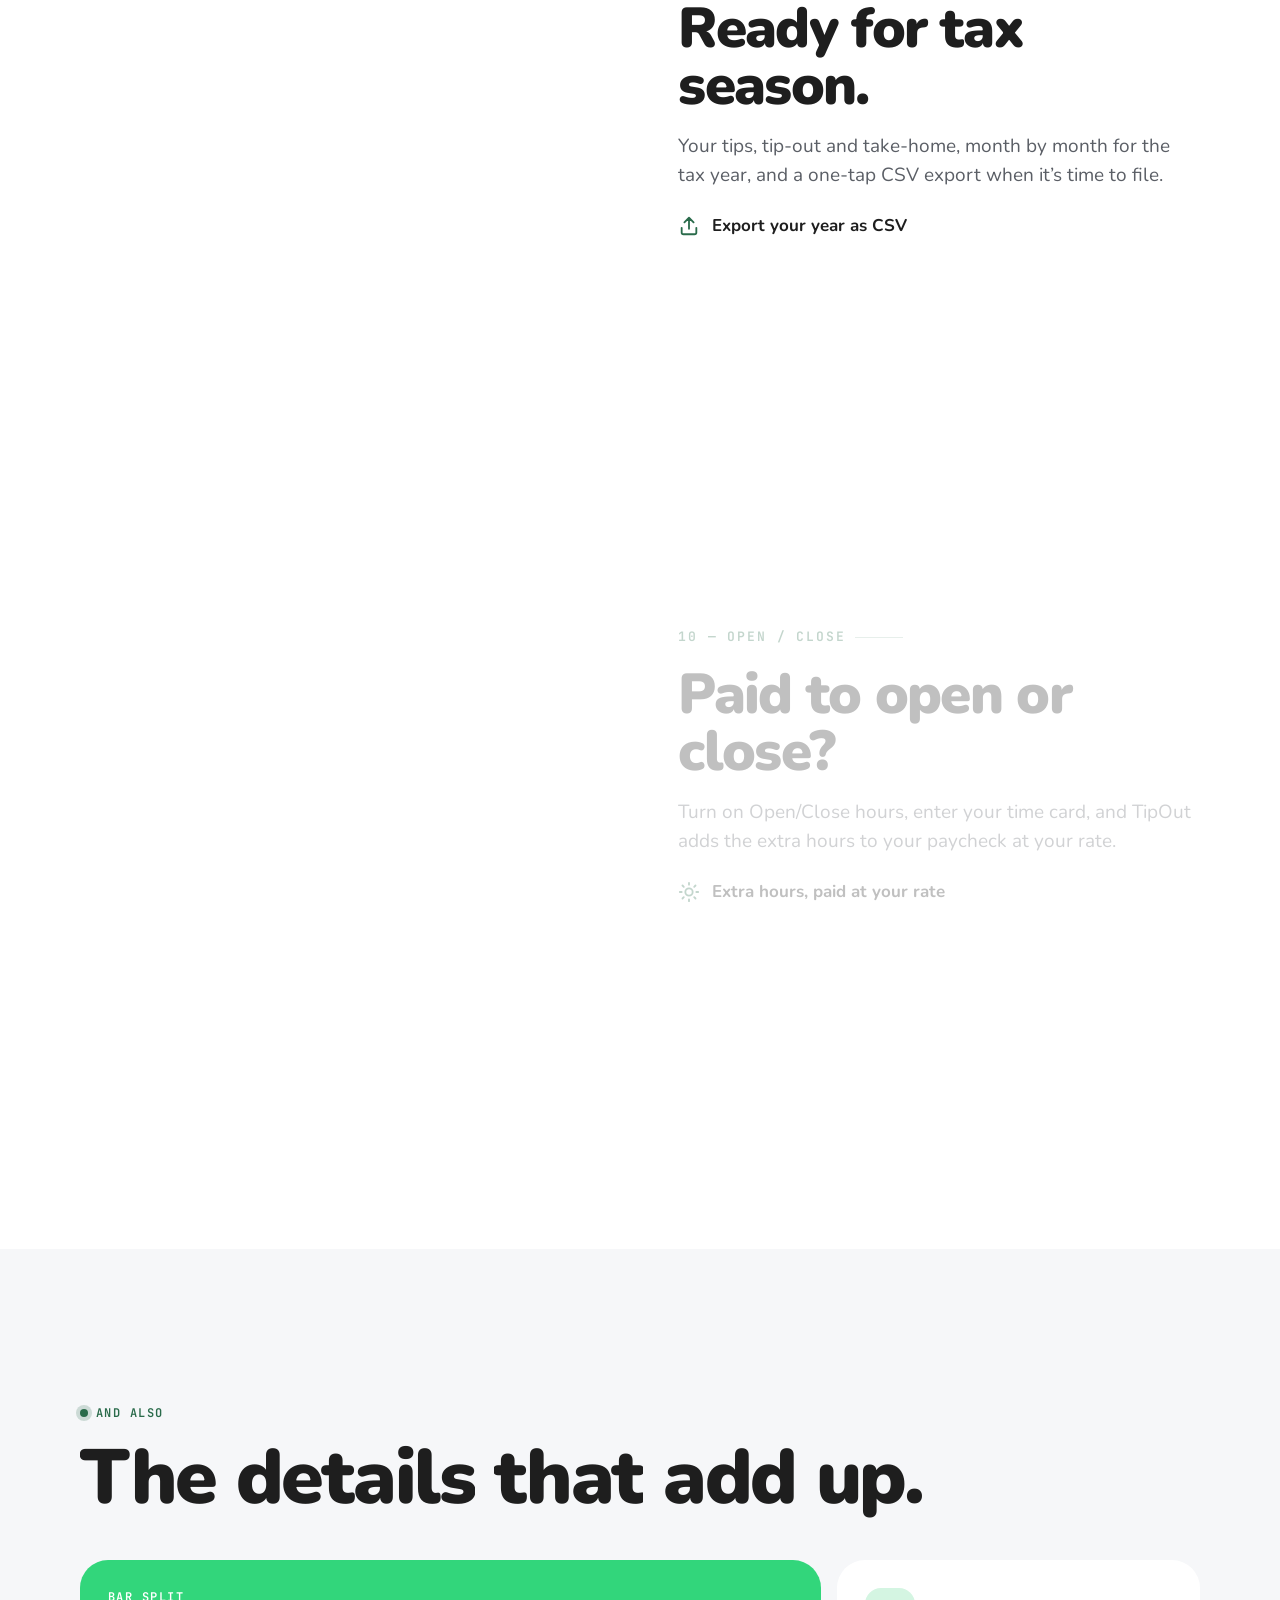
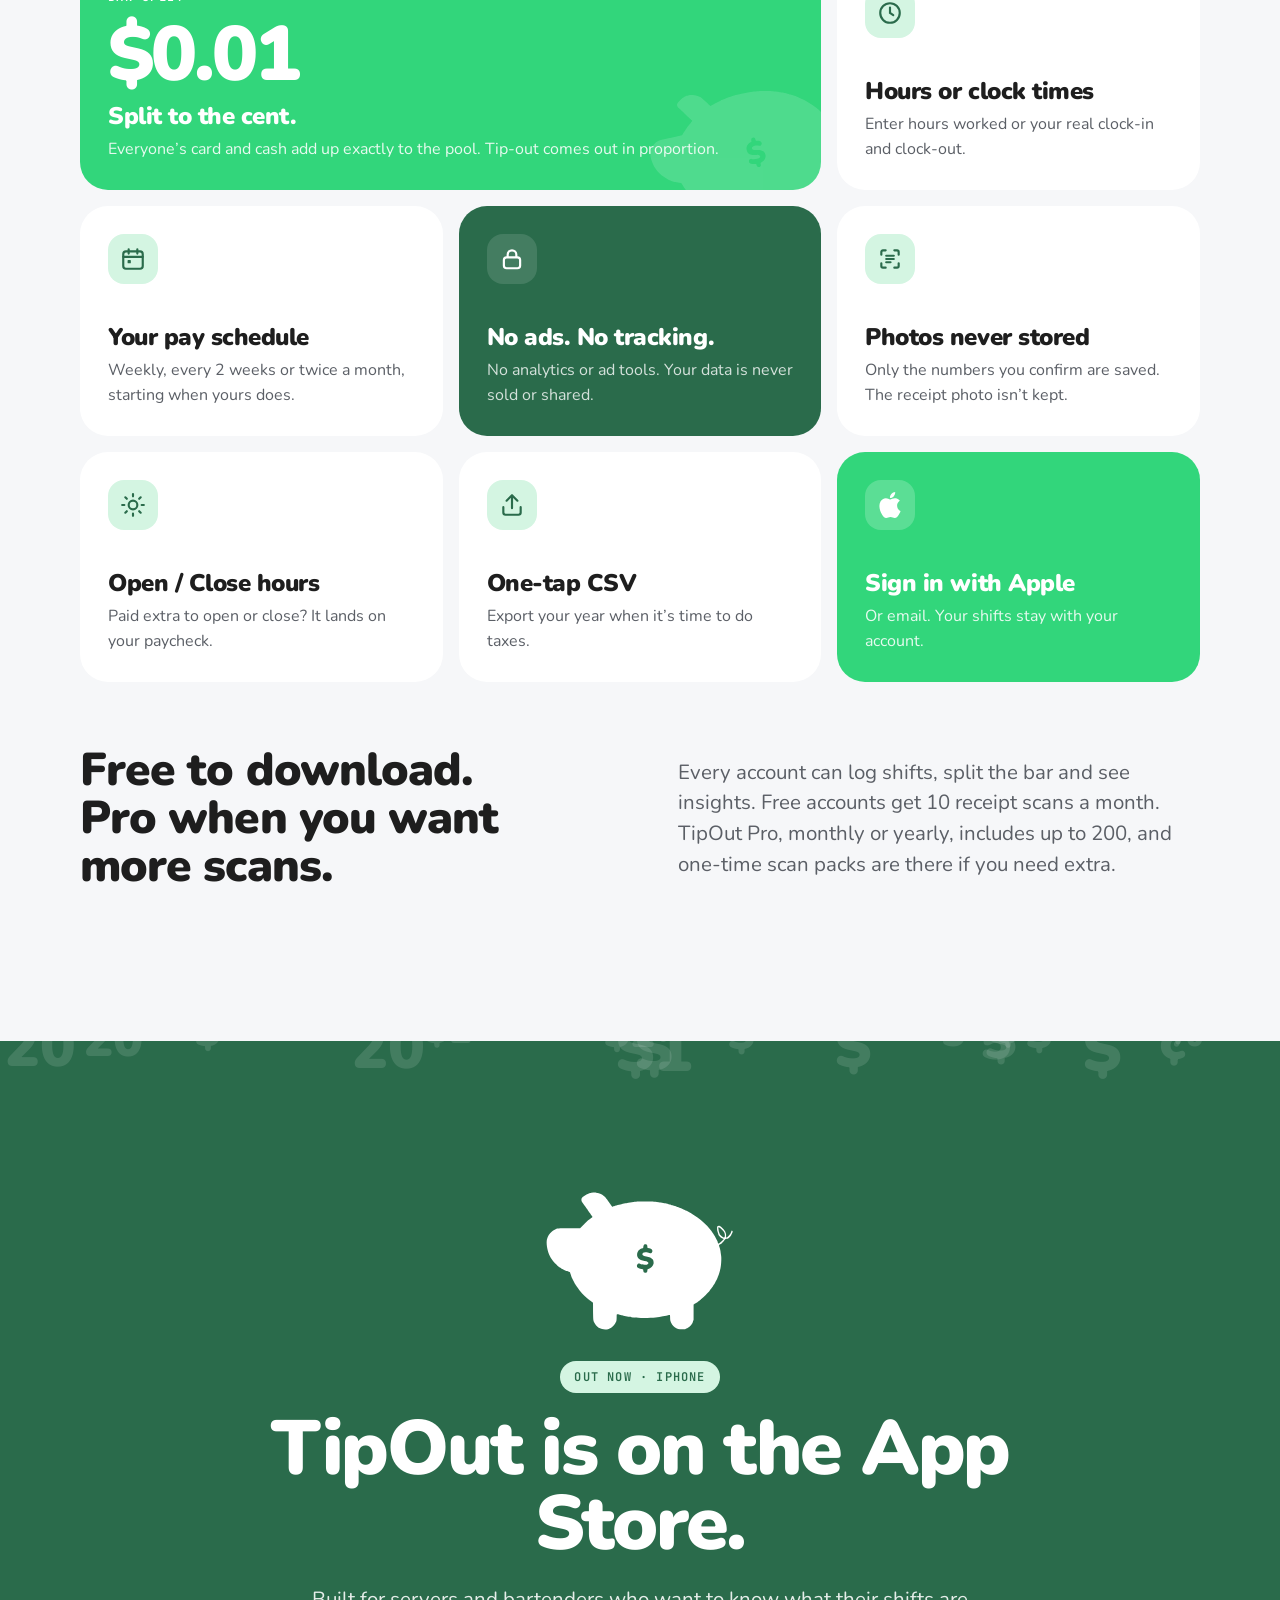
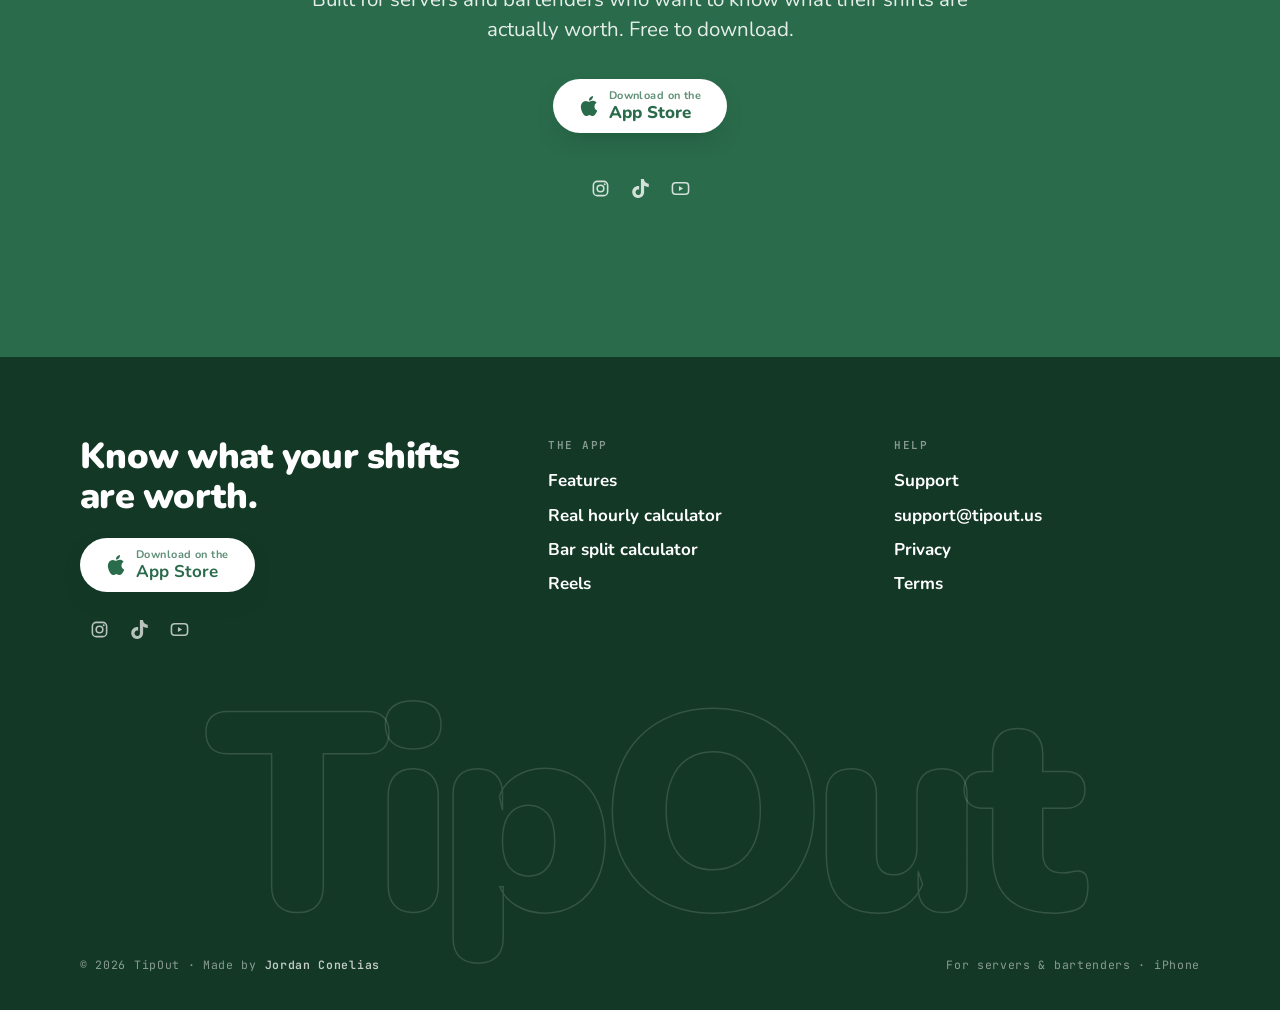
==== commit 0b582f0a: "Link TipOut on TikTok and use the YouTube @tipout_us handle Co-Authored-By: Claude Opus 5.5 (1M cont" ====
--- a/features/index.html
+++ b/features/index.html
@@ -22,7 +22,7 @@
 <link rel="preconnect" href="https://fonts.googleapis.com">
 <link rel="preconnect" href="https://fonts.gstatic.com" crossorigin>
 <link href="https://fonts.googleapis.com/css2?family=JetBrains+Mono:wght@400;600;800&family=Nunito:wght@400;700;800;900&display=swap" rel="stylesheet">
-<link rel="stylesheet" href="/assets/site.css?v=7">
+<link rel="stylesheet" href="/assets/site.css?v=8">
 </head>
 <body>
 <a class="sr" href="#main">Skip to content</a>
@@ -201,6 +201,6 @@
     </div>
   </div>
 </footer>
-<script src="/assets/site.js?v=7"></script>
+<script src="/assets/site.js?v=8"></script>
 </body>
 </html>
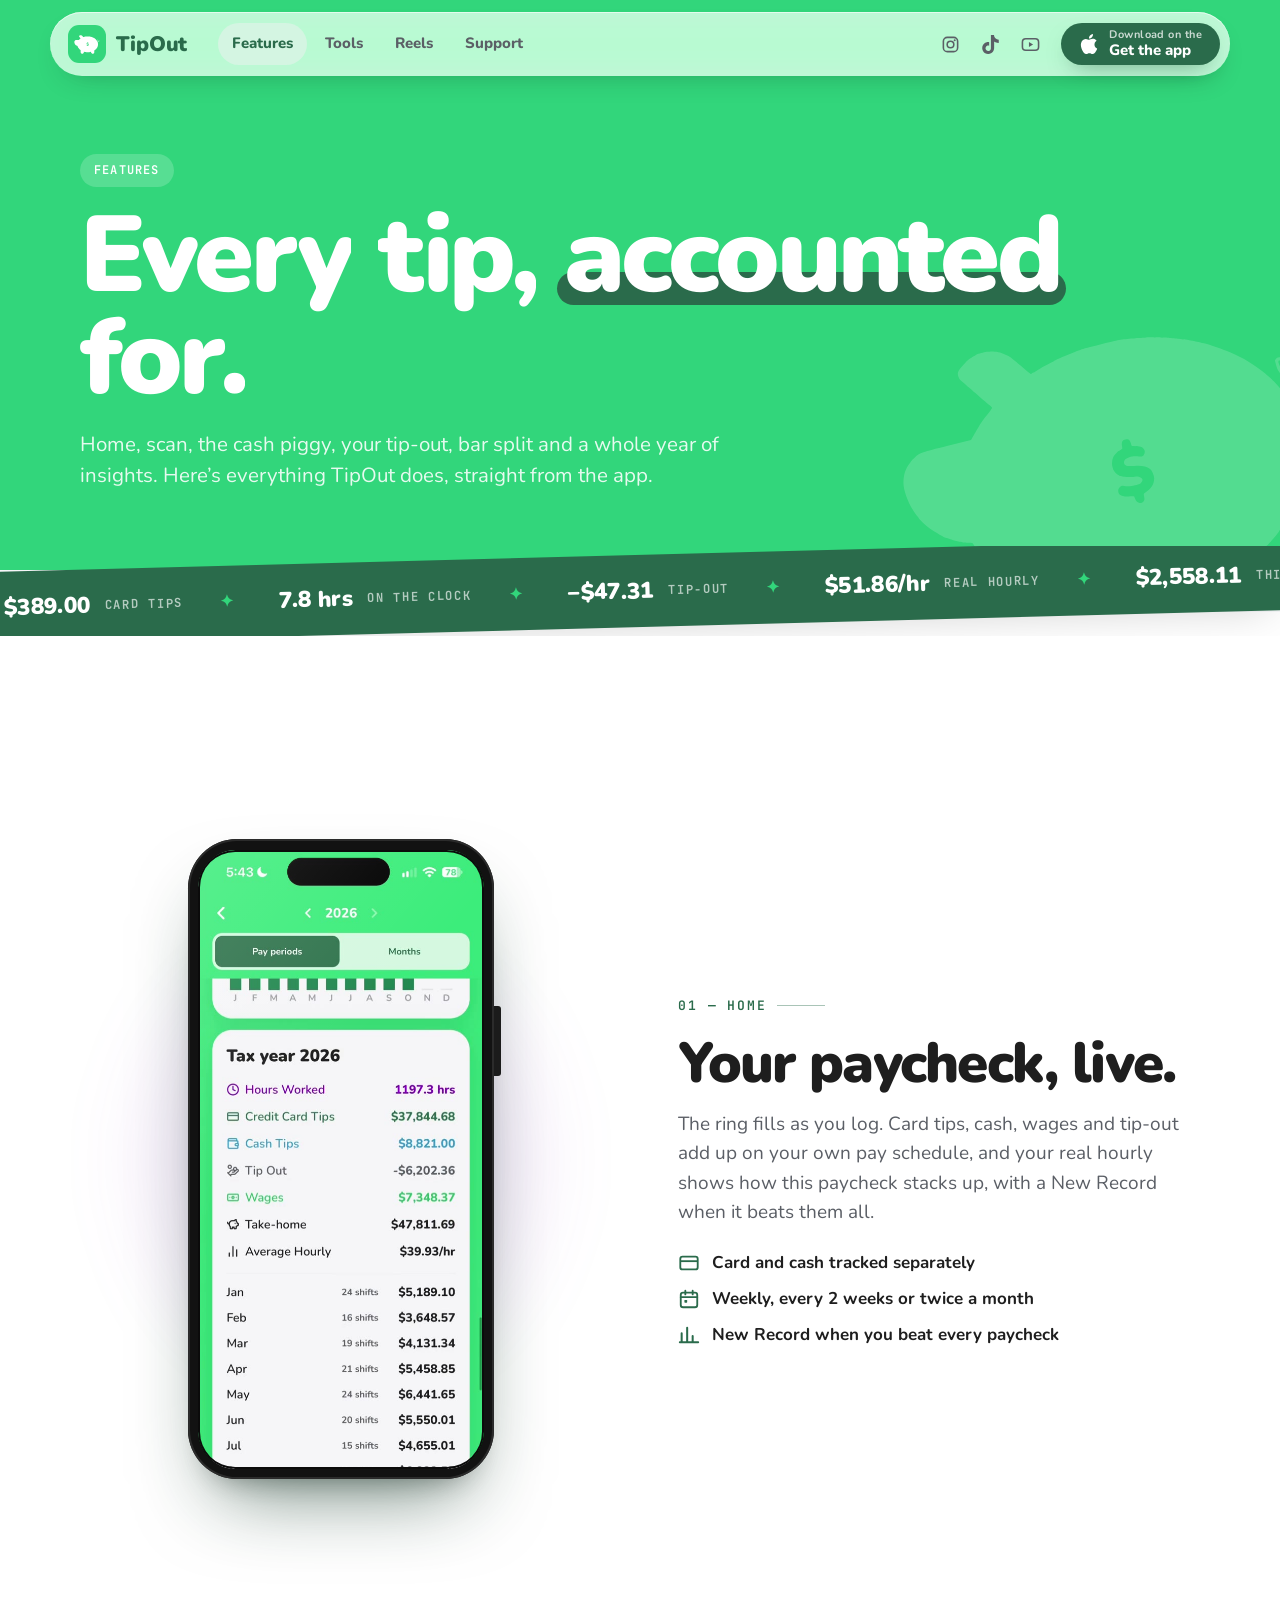
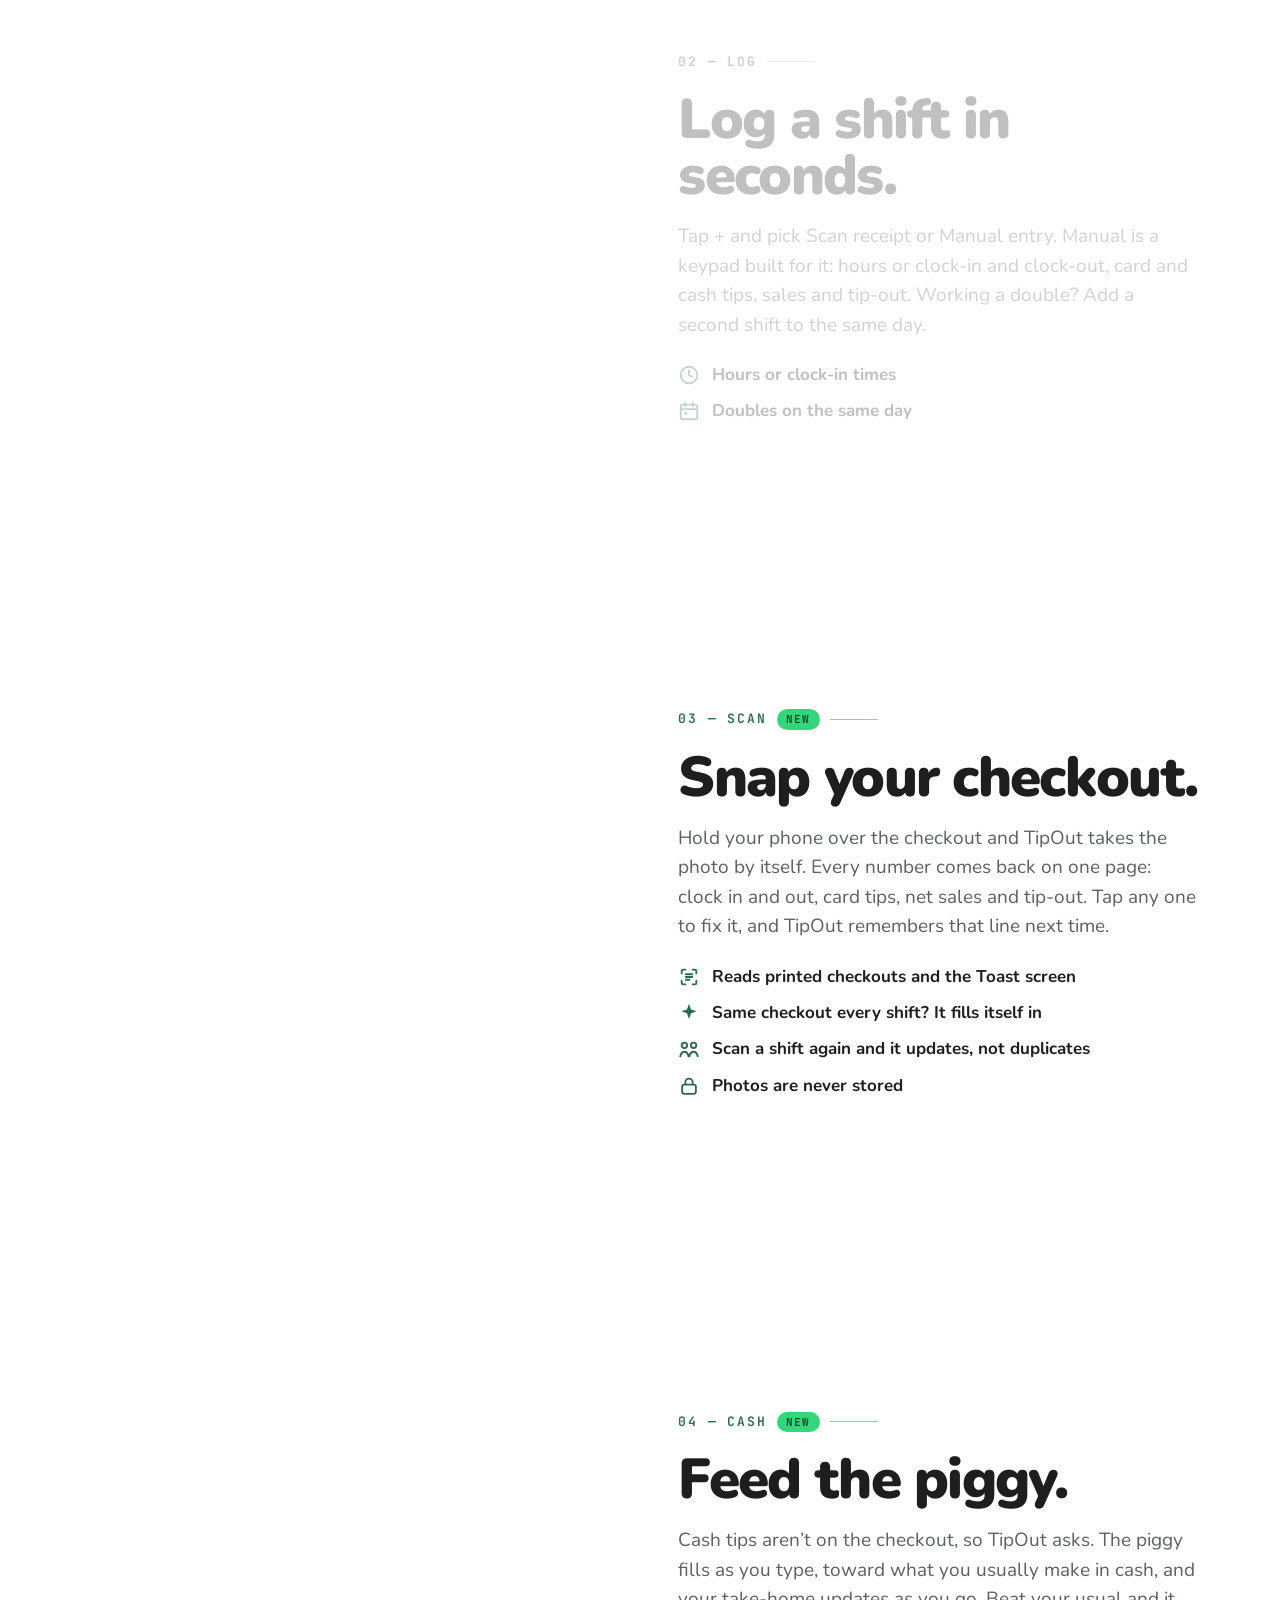
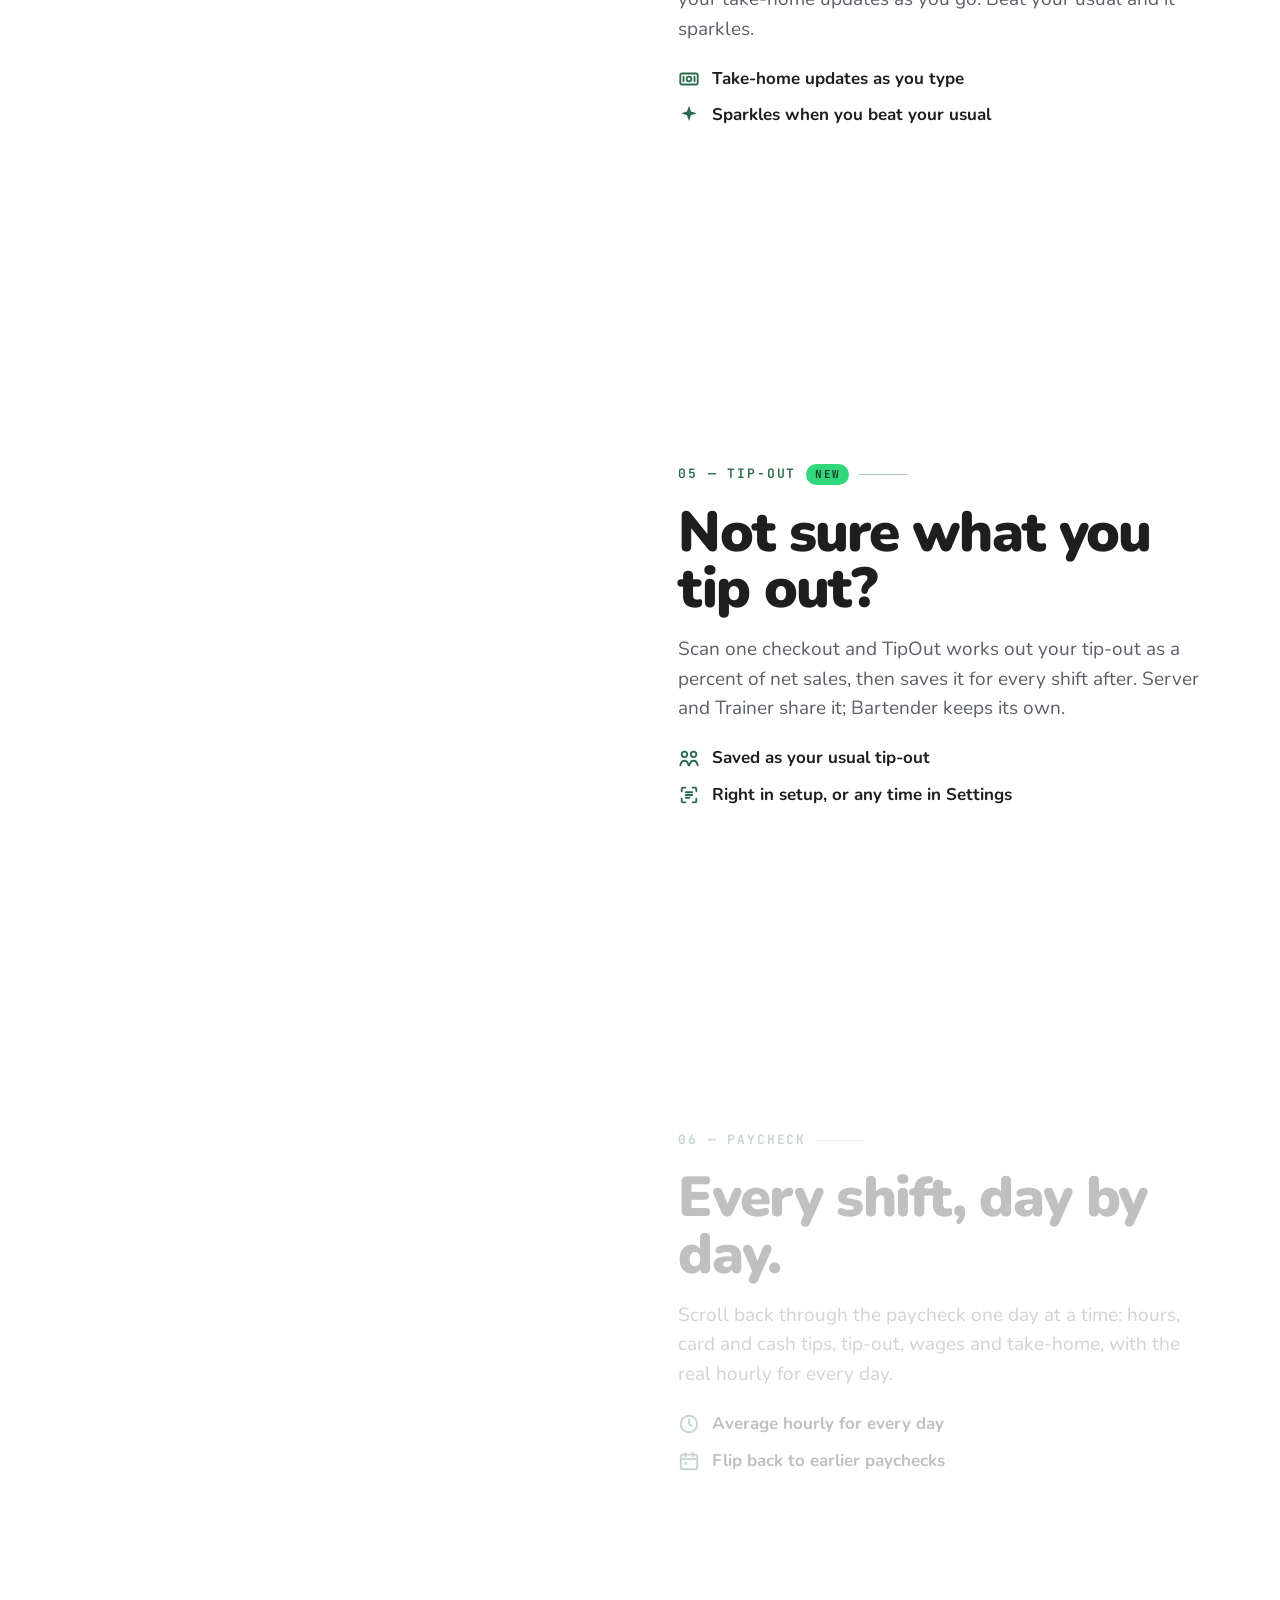
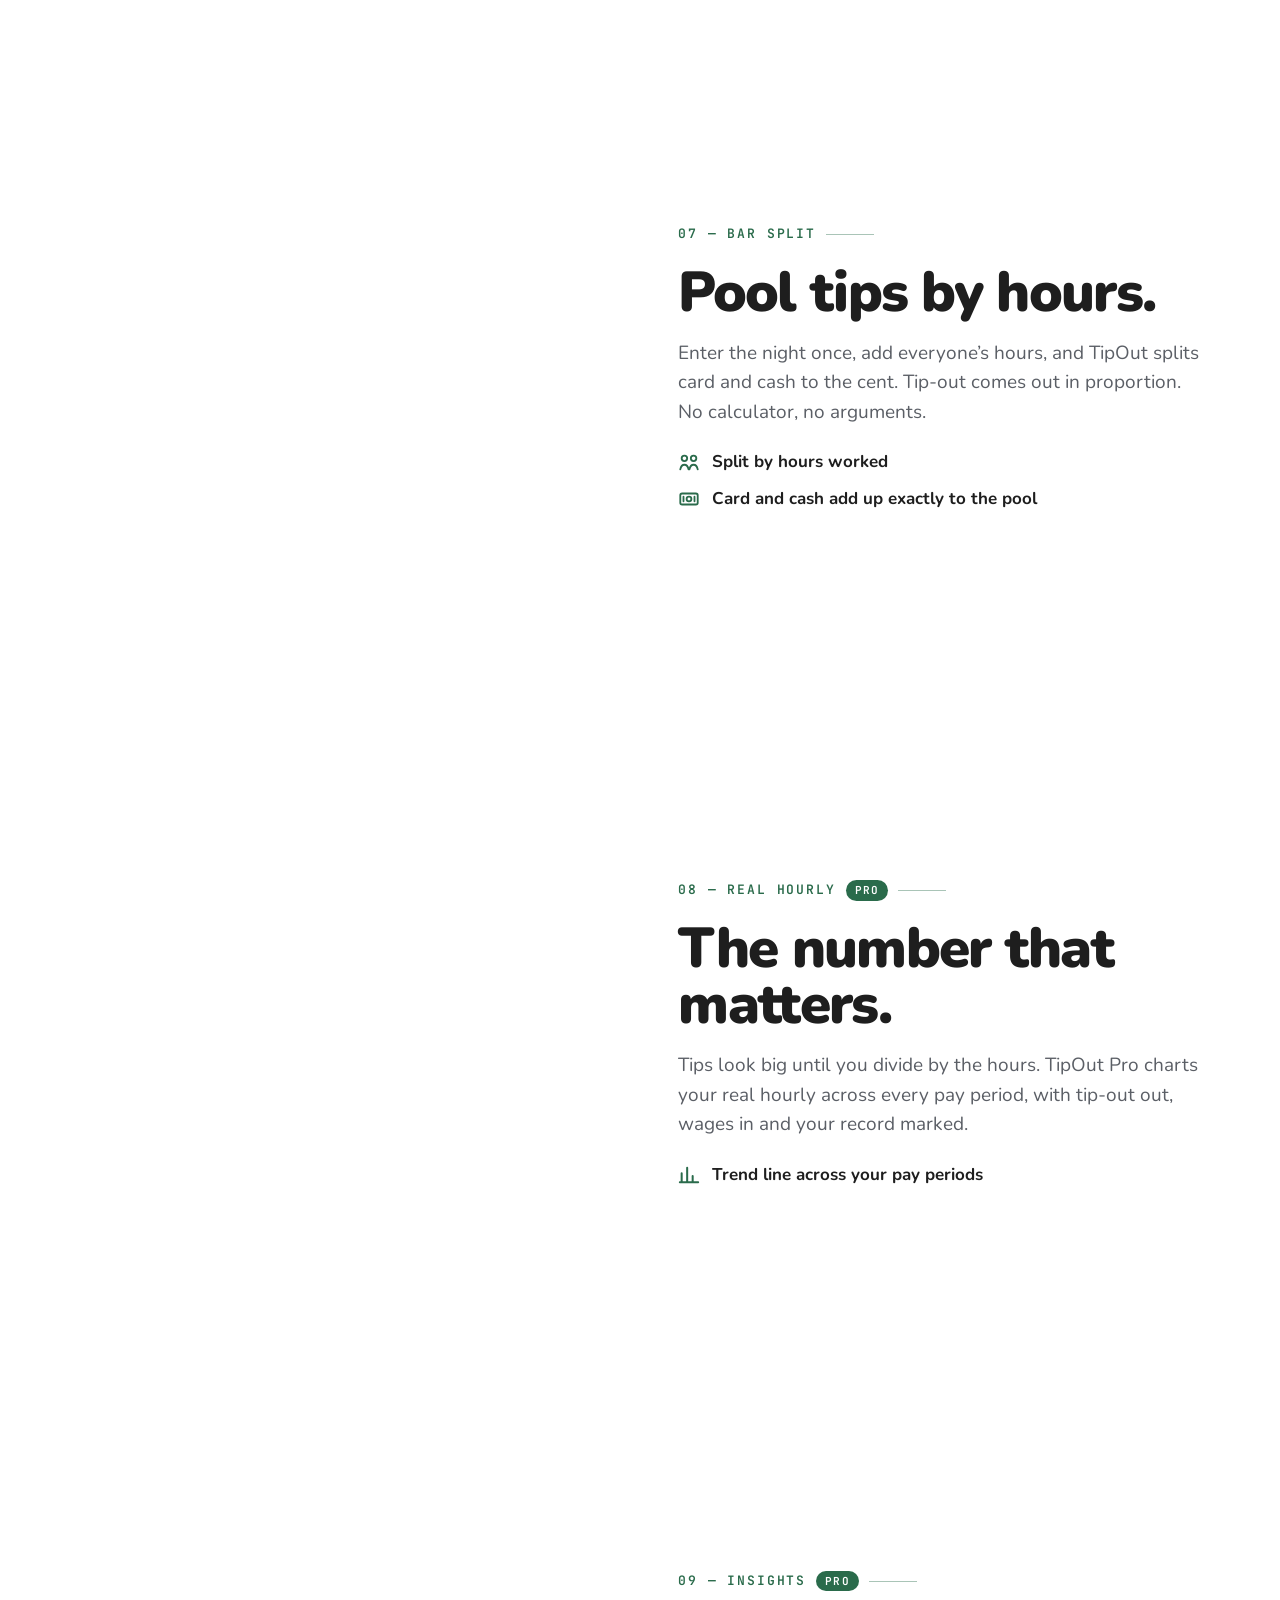
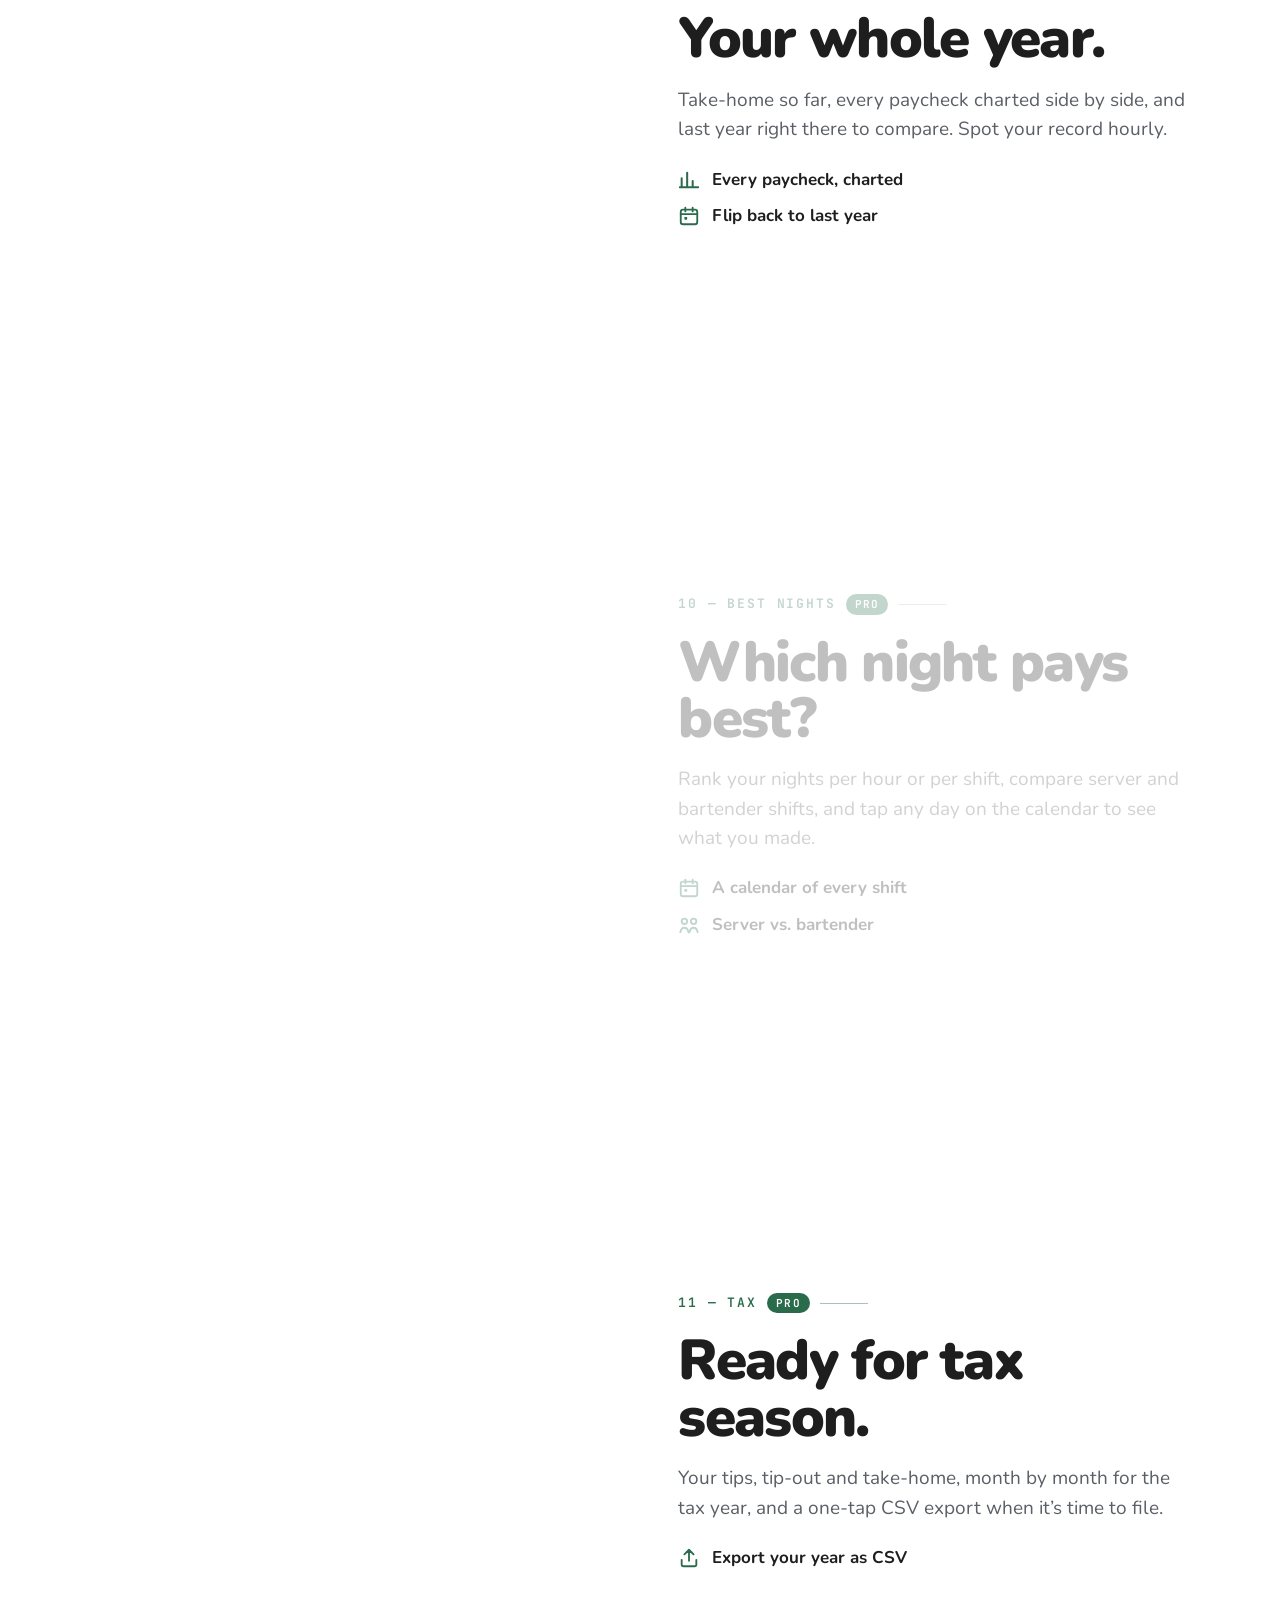
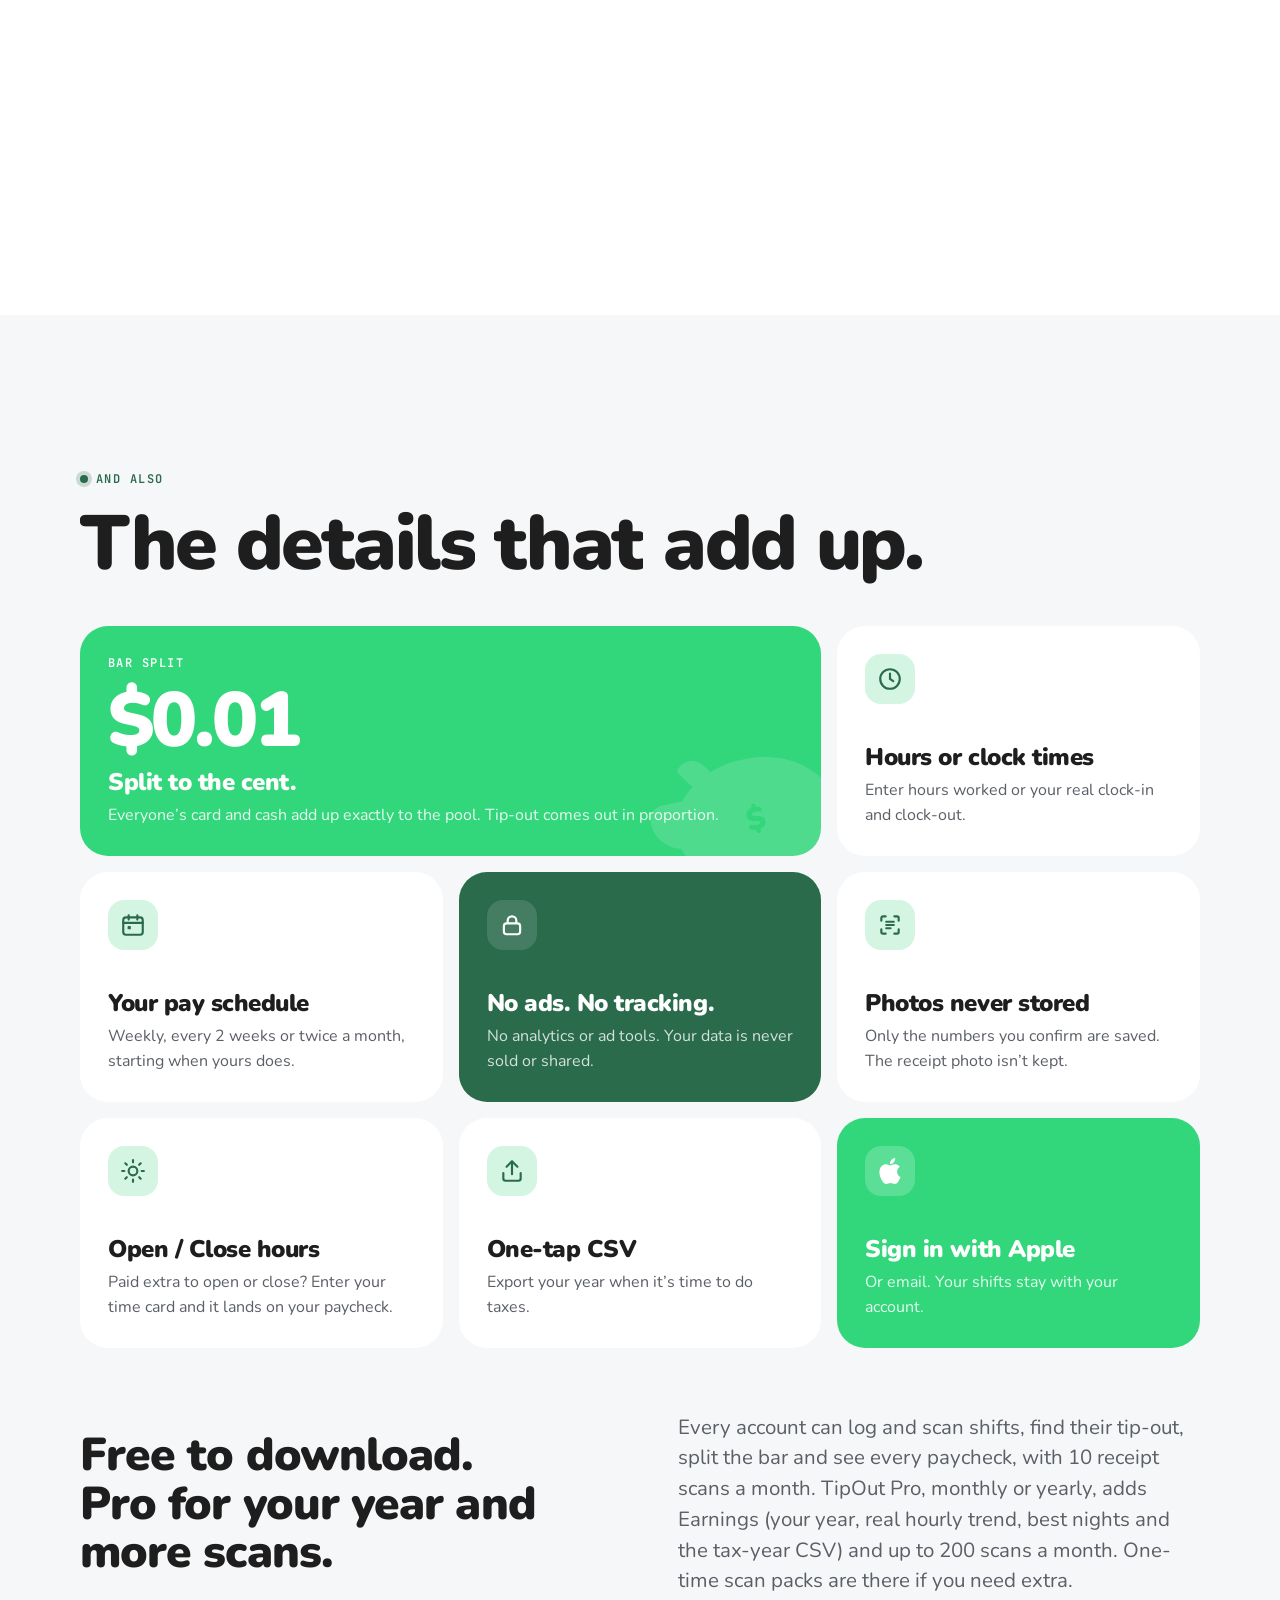
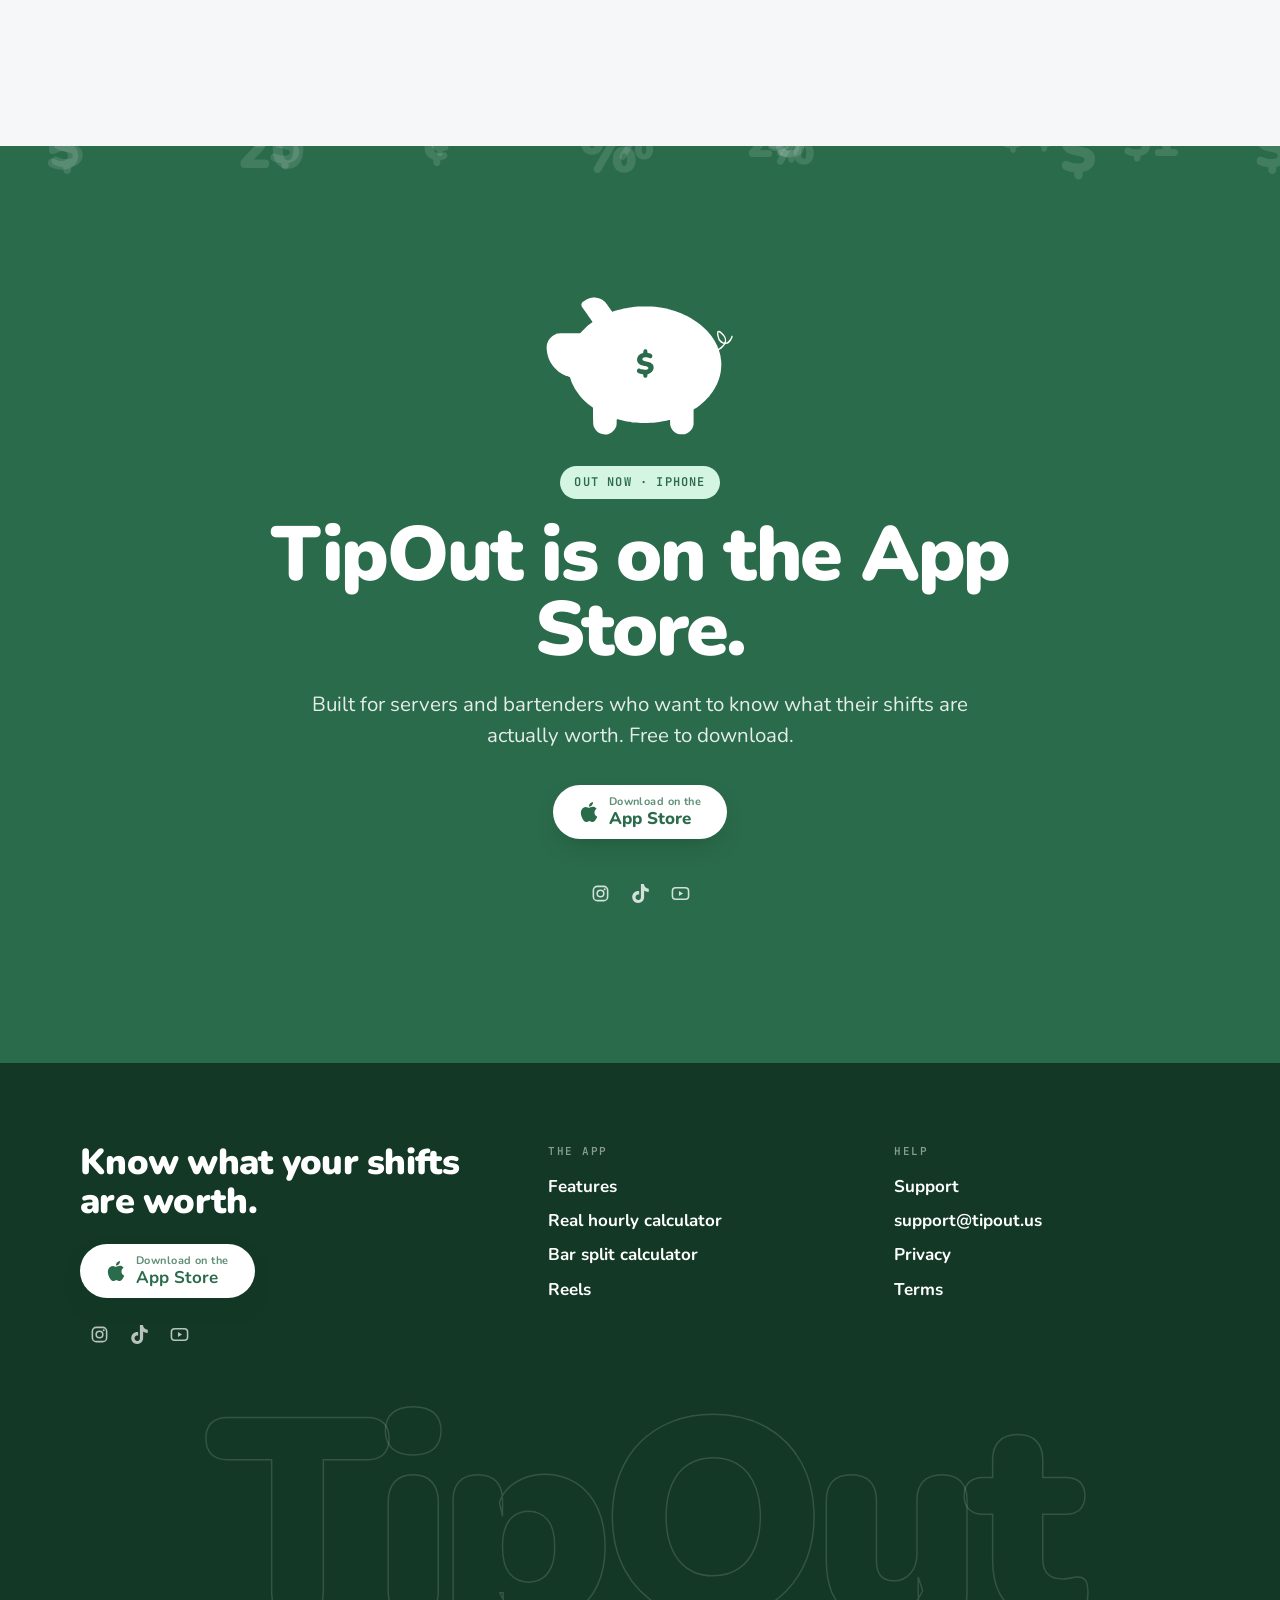
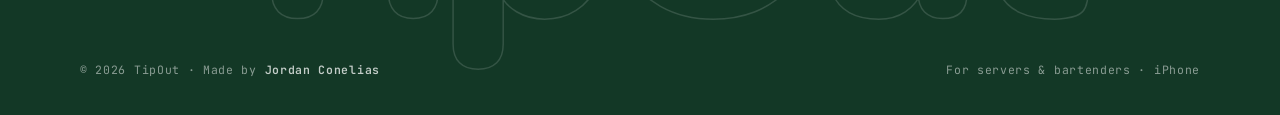
==== commit 880b30bd: "Site: TipOut 1.7 screens and features Home and Features show the 1.7 screens (Home, check your numbe" ====
--- a/features/index.html
+++ b/features/index.html
@@ -22,7 +22,7 @@
 <link rel="preconnect" href="https://fonts.googleapis.com">
 <link rel="preconnect" href="https://fonts.gstatic.com" crossorigin>
 <link href="https://fonts.googleapis.com/css2?family=JetBrains+Mono:wght@400;600;800&family=Nunito:wght@400;700;800;900&display=swap" rel="stylesheet">
-<link rel="stylesheet" href="/assets/site.css?v=8">
+<link rel="stylesheet" href="/assets/site.css?v=9">
 </head>
 <body>
 <a class="sr" href="#main">Skip to content</a>
@@ -31,14 +31,14 @@
   <nav class="nav-links" aria-label="Main"><a href="/features/" aria-current="page">Features</a><a href="/tools/">Tools</a><a href="/reels/">Reels</a><a href="/support/">Support</a></nav>
   <div class="nav-right">
     <div class="socials "><a data-social="instagram" href="https://instagram.com/tipout_us" target="_blank" rel="noopener" data-tip="Instagram @tipout_us" aria-label="Instagram @tipout_us"><svg class="i" aria-hidden="true"><use href="/assets/icons.svg#ig"/></svg></a><a data-social="tiktok" data-tip="TikTok" aria-label="TikTok"><svg class="i" aria-hidden="true"><use href="/assets/icons.svg#tt"/></svg></a><a data-social="youtube" data-tip="YouTube" aria-label="YouTube"><svg class="i" aria-hidden="true"><use href="/assets/icons.svg#yt"/></svg></a></div>
-    <a class="btn small" data-appstore data-soon-href="/#launch" href="/#launch"><svg class="i" aria-hidden="true"><use href="/assets/icons.svg#apple"/></svg><span class="two"><span class="sub" data-cta-sub data-live="" data-soon=""></span><span data-cta-text data-live="Get the app" data-soon="Coming Oct 26">Coming Oct 26</span></span></a>
+    <a class="btn small" data-appstore data-soon-href="/#launch" href="https://apps.apple.com/app/tipout-track-your-tips/id6817116243"><svg class="i" aria-hidden="true"><use href="/assets/icons.svg#apple"/></svg><span class="two"><span class="sub" data-cta-sub data-live="" data-soon=""></span><span data-cta-text data-live="Get the app" data-soon="Coming Oct 26">Get the app</span></span></a>
     <button class="nav-toggle" aria-label="Menu" aria-expanded="false"><span></span><span></span><span></span></button>
   </div>
 </header>
 <div class="menu on-deep" role="dialog" aria-label="Menu">
   <a class="big" href="/"><small>01</small>Home</a><a class="big" href="/features/"><small>02</small>Features</a><a class="big" href="/tools/"><small>03</small>Tools</a><a class="big" href="/reels/"><small>04</small>Reels</a><a class="big" href="/support/"><small>05</small>Support</a>
   <div class="foot">
-    <a class="btn white small" data-appstore data-soon-href="/#launch" href="/#launch"><svg class="i" aria-hidden="true"><use href="/assets/icons.svg#apple"/></svg><span class="two"><span class="sub" data-cta-sub data-live="" data-soon=""></span><span data-cta-text data-live="Get the app" data-soon="Coming Oct 26">Coming Oct 26</span></span></a>
+    <a class="btn white small" data-appstore data-soon-href="/#launch" href="https://apps.apple.com/app/tipout-track-your-tips/id6817116243"><svg class="i" aria-hidden="true"><use href="/assets/icons.svg#apple"/></svg><span class="two"><span class="sub" data-cta-sub data-live="" data-soon=""></span><span data-cta-text data-live="Get the app" data-soon="Coming Oct 26">Get the app</span></span></a>
     <div class="socials "><a data-social="instagram" href="https://instagram.com/tipout_us" target="_blank" rel="noopener" aria-label="Instagram @tipout_us"><svg class="i" aria-hidden="true"><use href="/assets/icons.svg#ig"/></svg></a><a data-social="tiktok" aria-label="TikTok"><svg class="i" aria-hidden="true"><use href="/assets/icons.svg#tt"/></svg></a><a data-social="youtube" aria-label="YouTube"><svg class="i" aria-hidden="true"><use href="/assets/icons.svg#yt"/></svg></a></div>
   </div>
 </div>
@@ -46,80 +46,86 @@
   <div class="socials "><a data-social="instagram" href="https://instagram.com/tipout_us" target="_blank" rel="noopener" data-tip="Instagram @tipout_us" aria-label="Instagram @tipout_us"><svg class="i" aria-hidden="true"><use href="/assets/icons.svg#ig"/></svg></a><a data-social="tiktok" data-tip="TikTok" aria-label="TikTok"><svg class="i" aria-hidden="true"><use href="/assets/icons.svg#tt"/></svg></a><a data-social="youtube" data-tip="YouTube" aria-label="YouTube"><svg class="i" aria-hidden="true"><use href="/assets/icons.svg#yt"/></svg></a></div>
   <a class="handle" href="https://instagram.com/tipout_us" target="_blank" rel="noopener">@tipout_us</a>
 </aside>
-<div class="status" aria-hidden="true"><i></i>TIPOUT · v1.5.6 · iPHONE</div>
+<div class="status" aria-hidden="true"><i></i>TIPOUT · v1.7.0 · iPHONE</div>
 <main id="main">
 <section class="page-head on-green">
   <img class="pig-deco" src="/pig.svg" alt="">
   <div class="wrap">
     <p class="chip rv">Features</p>
     <h1 class="h-xl split-words">Every tip, <span class="hl">accounted</span> for.</h1>
-    <p class="lede rv" style="--d:.3s">Home, scan, bar split and a whole year of insights. Here’s everything TipOut does, straight from the app.</p>
-  </div>
-</section>
-<div class="tw"><div class="ticker" aria-hidden="true"><div class="track"><span>$389.00 <em>card tips</em></span><span>7.8 hrs <em>on the clock</em></span><span>−$47.31 <em>tip-out</em></span><span>$52.92/hr <em>real hourly</em></span><span>$1,981.75 <em>this paycheck</em></span><span>Day 10 of 14 <em>pay period</em></span><span>$15.00 <em>cash</em></span><span>To the cent <em>bar split</em></span><span>$47,811.69 <em>this year</em></span><span>Saturday <em>best night</em></span><span>$389.00 <em>card tips</em></span><span>7.8 hrs <em>on the clock</em></span><span>−$47.31 <em>tip-out</em></span><span>$52.92/hr <em>real hourly</em></span><span>$1,981.75 <em>this paycheck</em></span><span>Day 10 of 14 <em>pay period</em></span><span>$15.00 <em>cash</em></span><span>To the cent <em>bar split</em></span><span>$47,811.69 <em>this year</em></span><span>Saturday <em>best night</em></span></div></div></div>
+    <p class="lede rv" style="--d:.3s">Home, scan, the cash piggy, your tip-out, bar split and a whole year of insights. Here’s everything TipOut does, straight from the app.</p>
+  </div>
+</section>
+<div class="tw"><div class="ticker" aria-hidden="true"><div class="track"><span>$389.00 <em>card tips</em></span><span>7.8 hrs <em>on the clock</em></span><span>−$47.31 <em>tip-out</em></span><span>$51.86/hr <em>real hourly</em></span><span>$2,558.11 <em>this paycheck</em></span><span>Day 10 of 14 <em>pay period</em></span><span>$96.00 <em>cash</em></span><span>To the cent <em>bar split</em></span><span>$47,811.69 <em>this year</em></span><span>Saturday <em>best night</em></span><span>$389.00 <em>card tips</em></span><span>7.8 hrs <em>on the clock</em></span><span>−$47.31 <em>tip-out</em></span><span>$51.86/hr <em>real hourly</em></span><span>$2,558.11 <em>this paycheck</em></span><span>Day 10 of 14 <em>pay period</em></span><span>$96.00 <em>cash</em></span><span>To the cent <em>bar split</em></span><span>$47,811.69 <em>this year</em></span><span>Saturday <em>best night</em></span></div></div></div>
 <section class="on-white pad">
   <div class="wrap"><div class="story">
-  <div class="story-phone" aria-hidden="true"><div class="halo"></div><div class="phone"><div class="screen"><img src="/media/posters/screen-tour.jpg" alt=""><video muted loop playsinline preload="none" poster="/media/posters/screen-tour.jpg"></video></div></div></div>
-  <div><article class="step" data-clip="tour" data-halo="rgba(50,214,123,.5)">
-      <div class="phone mobile-phone"><div class="screen"><img src="/media/posters/screen-tour.jpg" alt="" loading="lazy"><video data-auto muted loop playsinline preload="none" poster="/media/posters/screen-tour.jpg" src="/media/screens/tour.mp4" aria-hidden="true"></video></div></div>
+  <div class="story-phone" aria-hidden="true"><div class="halo"></div><div class="phone"><div class="screen"><img src="/media/posters/screen-home.jpg" alt=""><video muted loop playsinline preload="none" poster="/media/posters/screen-home.jpg"></video></div></div></div>
+  <div><article class="step" data-clip="home" data-still data-halo="rgba(50,214,123,.5)">
+      <div class="phone mobile-phone"><div class="screen"><img src="/media/posters/screen-home.jpg" alt="" loading="lazy"></div></div>
       <p class="num">01 — HOME</p>
       <h3>Your paycheck, live.</h3>
-      <p>The ring fills as you log. Card tips, cash, wages and tip-out add up on your own pay schedule, so you always know where this paycheck stands.</p>
-      <ul><li><svg class="i" aria-hidden="true"><use href="/assets/icons.svg#card"/></svg><span>Card and cash tracked separately</span></li><li><svg class="i" aria-hidden="true"><use href="/assets/icons.svg#cal"/></svg><span>Weekly, every 2 weeks or twice a month</span></li><li><svg class="i" aria-hidden="true"><use href="/assets/icons.svg#clock"/></svg><span>Day 10 of 14, at a glance</span></li></ul>
-    </article><article class="step" data-clip="paycheck" data-halo="rgba(50,214,123,.5)">
-      <div class="phone mobile-phone"><div class="screen"><img src="/media/posters/screen-paycheck.jpg" alt="" loading="lazy"><video data-auto muted loop playsinline preload="none" poster="/media/posters/screen-paycheck.jpg" src="/media/screens/paycheck.mp4" aria-hidden="true"></video></div></div>
-      <p class="num">02 — PAYCHECK</p>
+      <p>The ring fills as you log. Card tips, cash, wages and tip-out add up on your own pay schedule, and your real hourly shows how this paycheck stacks up, with a New Record when it beats them all.</p>
+      <ul><li><svg class="i" aria-hidden="true"><use href="/assets/icons.svg#card"/></svg><span>Card and cash tracked separately</span></li><li><svg class="i" aria-hidden="true"><use href="/assets/icons.svg#cal"/></svg><span>Weekly, every 2 weeks or twice a month</span></li><li><svg class="i" aria-hidden="true"><use href="/assets/icons.svg#chart"/></svg><span>New Record when you beat every paycheck</span></li></ul>
+    </article><article class="step" data-clip="log" data-still data-halo="rgba(50,214,123,.5)">
+      <div class="phone mobile-phone"><div class="screen"><img src="/media/posters/screen-log.jpg" alt="" loading="lazy"></div></div>
+      <p class="num">02 — LOG</p>
+      <h3>Log a shift in seconds.</h3>
+      <p>Tap + and pick Scan receipt or Manual entry. Manual is a keypad built for it: hours or clock-in and clock-out, card and cash tips, sales and tip-out. Working a double? Add a second shift to the same day.</p>
+      <ul><li><svg class="i" aria-hidden="true"><use href="/assets/icons.svg#clock"/></svg><span>Hours or clock-in times</span></li><li><svg class="i" aria-hidden="true"><use href="/assets/icons.svg#cal"/></svg><span>Doubles on the same day</span></li></ul>
+    </article><article class="step" data-clip="check" data-still data-halo="rgba(30,30,30,.25)">
+      <div class="phone mobile-phone"><div class="screen"><img src="/media/posters/screen-check.jpg" alt="" loading="lazy"></div></div>
+      <p class="num">03 — SCAN <span class="badge new">NEW</span></p>
+      <h3>Snap your checkout.</h3>
+      <p>Hold your phone over the checkout and TipOut takes the photo by itself. Every number comes back on one page: clock in and out, card tips, net sales and tip-out. Tap any one to fix it, and TipOut remembers that line next time.</p>
+      <ul><li><svg class="i" aria-hidden="true"><use href="/assets/icons.svg#scan"/></svg><span>Reads printed checkouts and the Toast screen</span></li><li><svg class="i" aria-hidden="true"><use href="/assets/icons.svg#sparkle"/></svg><span>Same checkout every shift? It fills itself in</span></li><li><svg class="i" aria-hidden="true"><use href="/assets/icons.svg#split"/></svg><span>Scan a shift again and it updates, not duplicates</span></li><li><svg class="i" aria-hidden="true"><use href="/assets/icons.svg#lock"/></svg><span>Photos are never stored</span></li></ul>
+    </article><article class="step" data-clip="cash" data-still data-halo="rgba(50,214,123,.5)">
+      <div class="phone mobile-phone"><div class="screen"><img src="/media/posters/screen-cash.jpg" alt="" loading="lazy"></div></div>
+      <p class="num">04 — CASH <span class="badge new">NEW</span></p>
+      <h3>Feed the piggy.</h3>
+      <p>Cash tips aren’t on the checkout, so TipOut asks. The piggy fills as you type, toward what you usually make in cash, and your take-home updates as you go. Beat your usual and it sparkles.</p>
+      <ul><li><svg class="i" aria-hidden="true"><use href="/assets/icons.svg#cash"/></svg><span>Take-home updates as you type</span></li><li><svg class="i" aria-hidden="true"><use href="/assets/icons.svg#sparkle"/></svg><span>Sparkles when you beat your usual</span></li></ul>
+    </article><article class="step" data-clip="tipout" data-still data-halo="rgba(50,214,123,.5)">
+      <div class="phone mobile-phone"><div class="screen"><img src="/media/posters/screen-tipout.jpg" alt="" loading="lazy"></div></div>
+      <p class="num">05 — TIP-OUT <span class="badge new">NEW</span></p>
+      <h3>Not sure what you tip out?</h3>
+      <p>Scan one checkout and TipOut works out your tip-out as a percent of net sales, then saves it for every shift after. Server and Trainer share it; Bartender keeps its own.</p>
+      <ul><li><svg class="i" aria-hidden="true"><use href="/assets/icons.svg#split"/></svg><span>Saved as your usual tip-out</span></li><li><svg class="i" aria-hidden="true"><use href="/assets/icons.svg#scan"/></svg><span>Right in setup, or any time in Settings</span></li></ul>
+    </article><article class="step" data-clip="paycheck-17" data-still data-halo="rgba(50,214,123,.5)">
+      <div class="phone mobile-phone"><div class="screen"><img src="/media/posters/screen-paycheck-17.jpg" alt="" loading="lazy"></div></div>
+      <p class="num">06 — PAYCHECK</p>
       <h3>Every shift, day by day.</h3>
-      <p>Log a shift in seconds by hours or clock-in and clock-out times. Scroll back through the paycheck one day at a time and see what each night added.</p>
-      <ul><li><svg class="i" aria-hidden="true"><use href="/assets/icons.svg#clock"/></svg><span>Hours or clock-in times</span></li><li><svg class="i" aria-hidden="true"><use href="/assets/icons.svg#chart"/></svg><span>Average hourly for every day</span></li></ul>
-    </article><article class="step" data-clip="scan" data-halo="rgba(30,30,30,.25)">
-      <div class="phone mobile-phone"><div class="screen"><img src="/media/posters/screen-scan.jpg" alt="" loading="lazy"><video data-auto muted loop playsinline preload="none" poster="/media/posters/screen-scan.jpg" src="/media/screens/scan.mp4" aria-hidden="true"></video></div></div>
-      <p class="num">03 — SCAN</p>
-      <h3>Snap your checkout.</h3>
-      <p>Take a photo of your checkout and TipOut reads the card tips, sales and tip-out. The first time, tell it which line is which. You always check the numbers before saving.</p>
-      <ul><li><svg class="i" aria-hidden="true"><use href="/assets/icons.svg#scan"/></svg><span>Long checkout? Scan the top half, then the bottom</span></li><li><svg class="i" aria-hidden="true"><use href="/assets/icons.svg#lock"/></svg><span>Photos are never stored</span></li></ul>
-    </article><article class="step" data-clip="rescan" data-halo="rgba(50,214,123,.5)">
-      <div class="phone mobile-phone"><div class="screen"><img src="/media/posters/screen-rescan.jpg" alt="" loading="lazy"><video data-auto muted loop playsinline preload="none" poster="/media/posters/screen-rescan.jpg" src="/media/screens/rescan.mp4" aria-hidden="true"></video></div></div>
-      <p class="num">04 — RESCAN</p>
-      <h3>It remembers your receipt.</h3>
-      <p>Same checkout every shift? After the first scan, TipOut knows your layout. Snap it, check it, and your paycheck updates. No setup the second time.</p>
-      <ul><li><svg class="i" aria-hidden="true"><use href="/assets/icons.svg#sparkle"/></svg><span>Fills itself in after the first scan</span></li></ul>
-    </article><article class="step" data-clip="barsplit" data-halo="rgba(42,107,75,.45)">
-      <div class="phone mobile-phone"><div class="screen"><img src="/media/posters/screen-barsplit.jpg" alt="" loading="lazy"><video data-auto muted loop playsinline preload="none" poster="/media/posters/screen-barsplit.jpg" src="/media/screens/barsplit.mp4" aria-hidden="true"></video></div></div>
-      <p class="num">05 — BAR SPLIT</p>
+      <p>Scroll back through the paycheck one day at a time: hours, card and cash tips, tip-out, wages and take-home, with the real hourly for every day.</p>
+      <ul><li><svg class="i" aria-hidden="true"><use href="/assets/icons.svg#clock"/></svg><span>Average hourly for every day</span></li><li><svg class="i" aria-hidden="true"><use href="/assets/icons.svg#cal"/></svg><span>Flip back to earlier paychecks</span></li></ul>
+    </article><article class="step" data-clip="barsplit-17" data-still data-halo="rgba(42,107,75,.45)">
+      <div class="phone mobile-phone"><div class="screen"><img src="/media/posters/screen-barsplit-17.jpg" alt="" loading="lazy"></div></div>
+      <p class="num">07 — BAR SPLIT</p>
       <h3>Pool tips by hours.</h3>
       <p>Enter the night once, add everyone’s hours, and TipOut splits card and cash to the cent. Tip-out comes out in proportion. No calculator, no arguments.</p>
       <ul><li><svg class="i" aria-hidden="true"><use href="/assets/icons.svg#split"/></svg><span>Split by hours worked</span></li><li><svg class="i" aria-hidden="true"><use href="/assets/icons.svg#cash"/></svg><span>Card and cash add up exactly to the pool</span></li></ul>
     </article><article class="step" data-clip="real-hourly" data-halo="rgba(50,214,123,.5)">
       <div class="phone mobile-phone"><div class="screen"><img src="/media/posters/screen-real-hourly.jpg" alt="" loading="lazy"><video data-auto muted loop playsinline preload="none" poster="/media/posters/screen-real-hourly.jpg" src="/media/screens/real-hourly.mp4" aria-hidden="true"></video></div></div>
-      <p class="num">06 — REAL HOURLY</p>
+      <p class="num">08 — REAL HOURLY <span class="badge pro">PRO</span></p>
       <h3>The number that matters.</h3>
-      <p>Tips look big until you divide by the hours. TipOut shows your real hourly per shift, per paycheck and per year, with tip-out out and wages in.</p>
+      <p>Tips look big until you divide by the hours. TipOut Pro charts your real hourly across every pay period, with tip-out out, wages in and your record marked.</p>
       <ul><li><svg class="i" aria-hidden="true"><use href="/assets/icons.svg#chart"/></svg><span>Trend line across your pay periods</span></li></ul>
     </article><article class="step" data-clip="year" data-halo="rgba(93,183,234,.45)">
       <div class="phone mobile-phone"><div class="screen"><img src="/media/posters/screen-year.jpg" alt="" loading="lazy"><video data-auto muted loop playsinline preload="none" poster="/media/posters/screen-year.jpg" src="/media/screens/year.mp4" aria-hidden="true"></video></div></div>
-      <p class="num">07 — INSIGHTS</p>
+      <p class="num">09 — INSIGHTS <span class="badge pro">PRO</span></p>
       <h3>Your whole year.</h3>
       <p>Take-home so far, every paycheck charted side by side, and last year right there to compare. Spot your record hourly.</p>
       <ul><li><svg class="i" aria-hidden="true"><use href="/assets/icons.svg#chart"/></svg><span>Every paycheck, charted</span></li><li><svg class="i" aria-hidden="true"><use href="/assets/icons.svg#cal"/></svg><span>Flip back to last year</span></li></ul>
     </article><article class="step" data-clip="best-nights" data-halo="rgba(42,107,75,.4)">
       <div class="phone mobile-phone"><div class="screen"><img src="/media/posters/screen-best-nights.jpg" alt="" loading="lazy"><video data-auto muted loop playsinline preload="none" poster="/media/posters/screen-best-nights.jpg" src="/media/screens/best-nights.mp4" aria-hidden="true"></video></div></div>
-      <p class="num">08 — BEST NIGHTS</p>
+      <p class="num">10 — BEST NIGHTS <span class="badge pro">PRO</span></p>
       <h3>Which night pays best?</h3>
       <p>Rank your nights per hour or per shift, compare server and bartender shifts, and tap any day on the calendar to see what you made.</p>
       <ul><li><svg class="i" aria-hidden="true"><use href="/assets/icons.svg#cal"/></svg><span>A calendar of every shift</span></li><li><svg class="i" aria-hidden="true"><use href="/assets/icons.svg#split"/></svg><span>Server vs. bartender</span></li></ul>
     </article><article class="step" data-clip="tax" data-halo="rgba(138,43,194,.25)">
       <div class="phone mobile-phone"><div class="screen"><img src="/media/posters/screen-tax.jpg" alt="" loading="lazy"><video data-auto muted loop playsinline preload="none" poster="/media/posters/screen-tax.jpg" src="/media/screens/tax.mp4" aria-hidden="true"></video></div></div>
-      <p class="num">09 — TAX</p>
+      <p class="num">11 — TAX <span class="badge pro">PRO</span></p>
       <h3>Ready for tax season.</h3>
       <p>Your tips, tip-out and take-home, month by month for the tax year, and a one-tap CSV export when it’s time to file.</p>
       <ul><li><svg class="i" aria-hidden="true"><use href="/assets/icons.svg#export"/></svg><span>Export your year as CSV</span></li></ul>
-    </article><article class="step" data-clip="openclose" data-halo="rgba(50,214,123,.5)">
-      <div class="phone mobile-phone"><div class="screen"><img src="/media/posters/screen-openclose.jpg" alt="" loading="lazy"><video data-auto muted loop playsinline preload="none" poster="/media/posters/screen-openclose.jpg" src="/media/screens/openclose.mp4" aria-hidden="true"></video></div></div>
-      <p class="num">10 — OPEN / CLOSE</p>
-      <h3>Paid to open or close?</h3>
-      <p>Turn on Open/Close hours, enter your time card, and TipOut adds the extra hours to your paycheck at your rate.</p>
-      <ul><li><svg class="i" aria-hidden="true"><use href="/assets/icons.svg#sun"/></svg><span>Extra hours, paid at your rate</span></li></ul>
     </article></div>
 </div></div>
 </section>
@@ -138,15 +144,15 @@
   <div class="tile t2 rv"><span class="ico"><svg class="i" aria-hidden="true"><use href="/assets/icons.svg#cal"/></svg></span><h3>Your pay schedule</h3><p>Weekly, every 2 weeks or twice a month, starting when yours does.</p></div>
   <div class="tile d t2 rv" style="--d:.08s"><span class="ico"><svg class="i" aria-hidden="true"><use href="/assets/icons.svg#lock"/></svg></span><h3>No ads. No tracking.</h3><p>No analytics or ad tools. Your data is never sold or shared.</p></div>
   <div class="tile t2 rv" style="--d:.16s"><span class="ico"><svg class="i" aria-hidden="true"><use href="/assets/icons.svg#scan"/></svg></span><h3>Photos never stored</h3><p>Only the numbers you confirm are saved. The receipt photo isn’t kept.</p></div>
-  <div class="tile t2 rv"><span class="ico"><svg class="i" aria-hidden="true"><use href="/assets/icons.svg#sun"/></svg></span><h3>Open / Close hours</h3><p>Paid extra to open or close? It lands on your paycheck.</p></div>
+  <div class="tile t2 rv"><span class="ico"><svg class="i" aria-hidden="true"><use href="/assets/icons.svg#sun"/></svg></span><h3>Open / Close hours</h3><p>Paid extra to open or close? Enter your time card and it lands on your paycheck.</p></div>
   <div class="tile t2 rv" style="--d:.08s"><span class="ico"><svg class="i" aria-hidden="true"><use href="/assets/icons.svg#export"/></svg></span><h3>One-tap CSV</h3><p>Export your year when it’s time to do taxes.</p></div>
   <div class="tile g t2 rv" style="--d:.16s"><span class="ico"><svg class="i" aria-hidden="true"><use href="/assets/icons.svg#apple"/></svg></span><h3>Sign in with Apple</h3><p>Or email. Your shifts stay with your account.</p></div>
 </div>
     <div class="grid-2 mt-l">
       <div class="rv">
-        <h3 class="h-md">Free to download. <br>Pro when you want more scans.</h3>
-      </div>
-      <p class="lede rv">Every account can log shifts, split the bar and see insights. Free accounts get 10 receipt scans a month. TipOut Pro, monthly or yearly, includes up to 200, and one-time scan packs are there if you need extra.</p>
+        <h3 class="h-md">Free to download. <br>Pro for your year and more scans.</h3>
+      </div>
+      <p class="lede rv">Every account can log and scan shifts, find their tip-out, split the bar and see every paycheck, with 10 receipt scans a month. TipOut Pro, monthly or yearly, adds Earnings (your year, real hourly trend, best nights and the tax-year CSV) and up to 200 scans a month. One-time scan packs are there if you need extra.</p>
     </div>
   </div>
 </section>
@@ -154,15 +160,15 @@
   <div class="coins" aria-hidden="true"></div>
   <div class="wrap">
     <img class="pig-big" src="/pig.svg" alt="" width="190" height="140">
-    <p class="chip mint" data-soon-only>Launch day · Mon, Oct 26</p>
-    <p class="chip mint" data-live-only hidden>Out now · iPhone</p>
-    <h2 class="h-lg mt-s" data-soon-only>TipOut lands on the App Store Monday.</h2>
-    <h2 class="h-lg mt-s" data-live-only hidden>TipOut is on the App Store.</h2>
+    <p class="chip mint" data-soon-only hidden>Launch day · Mon, Oct 26</p>
+    <p class="chip mint" data-live-only>Out now · iPhone</p>
+    <h2 class="h-lg mt-s" data-soon-only hidden>TipOut lands on the App Store Monday.</h2>
+    <h2 class="h-lg mt-s" data-live-only>TipOut is on the App Store.</h2>
     <p class="lede">Built for servers and bartenders who want to know what their shifts are actually worth. Free to download.</p>
-    <div class="countdown" data-soon-only aria-label="Time until launch">
+    <div class="countdown" data-soon-only hidden aria-label="Time until launch">
       <div><b data-d>0</b><small>days</small></div><div><b data-h>00</b><small>hrs</small></div><div><b data-m>00</b><small>min</small></div><div><b data-s>00</b><small>sec</small></div>
     </div>
-    <a class="btn white" data-appstore data-soon-href="https://instagram.com/tipout_us" href="https://instagram.com/tipout_us"><svg class="i" aria-hidden="true"><use href="/assets/icons.svg#apple"/></svg><span class="two"><span class="sub" data-cta-sub data-live="Download on the" data-soon="Get pinged on launch day">Get pinged on launch day</span><span data-cta-text data-live="App Store" data-soon="Follow @tipout_us">Follow @tipout_us</span></span></a>
+    <a class="btn white" data-appstore data-soon-href="https://instagram.com/tipout_us" href="https://apps.apple.com/app/tipout-track-your-tips/id6817116243"><svg class="i" aria-hidden="true"><use href="/assets/icons.svg#apple"/></svg><span class="two"><span class="sub" data-cta-sub data-live="Download on the" data-soon="Get pinged on launch day">Download on the</span><span data-cta-text data-live="App Store" data-soon="Follow @tipout_us">App Store</span></span></a>
     <div class="mt-m"><div class="socials "><a data-social="instagram" href="https://instagram.com/tipout_us" target="_blank" rel="noopener" data-tip="Instagram @tipout_us" aria-label="Instagram @tipout_us"><svg class="i" aria-hidden="true"><use href="/assets/icons.svg#ig"/></svg></a><a data-social="tiktok" data-tip="TikTok" aria-label="TikTok"><svg class="i" aria-hidden="true"><use href="/assets/icons.svg#tt"/></svg></a><a data-social="youtube" data-tip="YouTube" aria-label="YouTube"><svg class="i" aria-hidden="true"><use href="/assets/icons.svg#yt"/></svg></a></div></div>
   </div>
 </section>
@@ -172,7 +178,7 @@
     <div class="top">
       <div>
         <p class="tagline">Know what your shifts are worth.</p>
-        <a class="btn white" data-appstore data-soon-href="/#launch" href="/#launch"><svg class="i" aria-hidden="true"><use href="/assets/icons.svg#apple"/></svg><span class="two"><span class="sub" data-cta-sub data-live="Download on the" data-soon="Coming to the App Store">Coming to the App Store</span><span data-cta-text data-live="App Store" data-soon="Monday, Oct 26">Monday, Oct 26</span></span></a>
+        <a class="btn white" data-appstore data-soon-href="/#launch" href="https://apps.apple.com/app/tipout-track-your-tips/id6817116243"><svg class="i" aria-hidden="true"><use href="/assets/icons.svg#apple"/></svg><span class="two"><span class="sub" data-cta-sub data-live="Download on the" data-soon="Coming to the App Store">Download on the</span><span data-cta-text data-live="App Store" data-soon="Monday, Oct 26">App Store</span></span></a>
         <div class="mt-s"><div class="socials "><a data-social="instagram" href="https://instagram.com/tipout_us" target="_blank" rel="noopener" data-tip="Instagram @tipout_us" aria-label="Instagram @tipout_us"><svg class="i" aria-hidden="true"><use href="/assets/icons.svg#ig"/></svg></a><a data-social="tiktok" data-tip="TikTok" aria-label="TikTok"><svg class="i" aria-hidden="true"><use href="/assets/icons.svg#tt"/></svg></a><a data-social="youtube" data-tip="YouTube" aria-label="YouTube"><svg class="i" aria-hidden="true"><use href="/assets/icons.svg#yt"/></svg></a></div></div>
       </div>
       <div>
@@ -201,6 +207,6 @@
     </div>
   </div>
 </footer>
-<script src="/assets/site.js?v=8"></script>
+<script src="/assets/site.js?v=9"></script>
 </body>
 </html>
--- a/assets/site.css
+++ b/assets/site.css
@@ -527,3 +527,8 @@
 
 /* Marquee of pig glyphs used as a section divider */
 .wave { display: block; width: 100%; height: 60px; color: var(--green); }
+
+/* v1.7: NEW / PRO tags on feature steps */
+.step .num .badge { font-size: 11px; letter-spacing: .12em; padding: 3px 9px 2px; border-radius: 999px; line-height: 1.4; }
+.step .num .badge.new { background: var(--green); color: var(--deepest); }
+.step .num .badge.pro { background: var(--deep); color: var(--white); }
